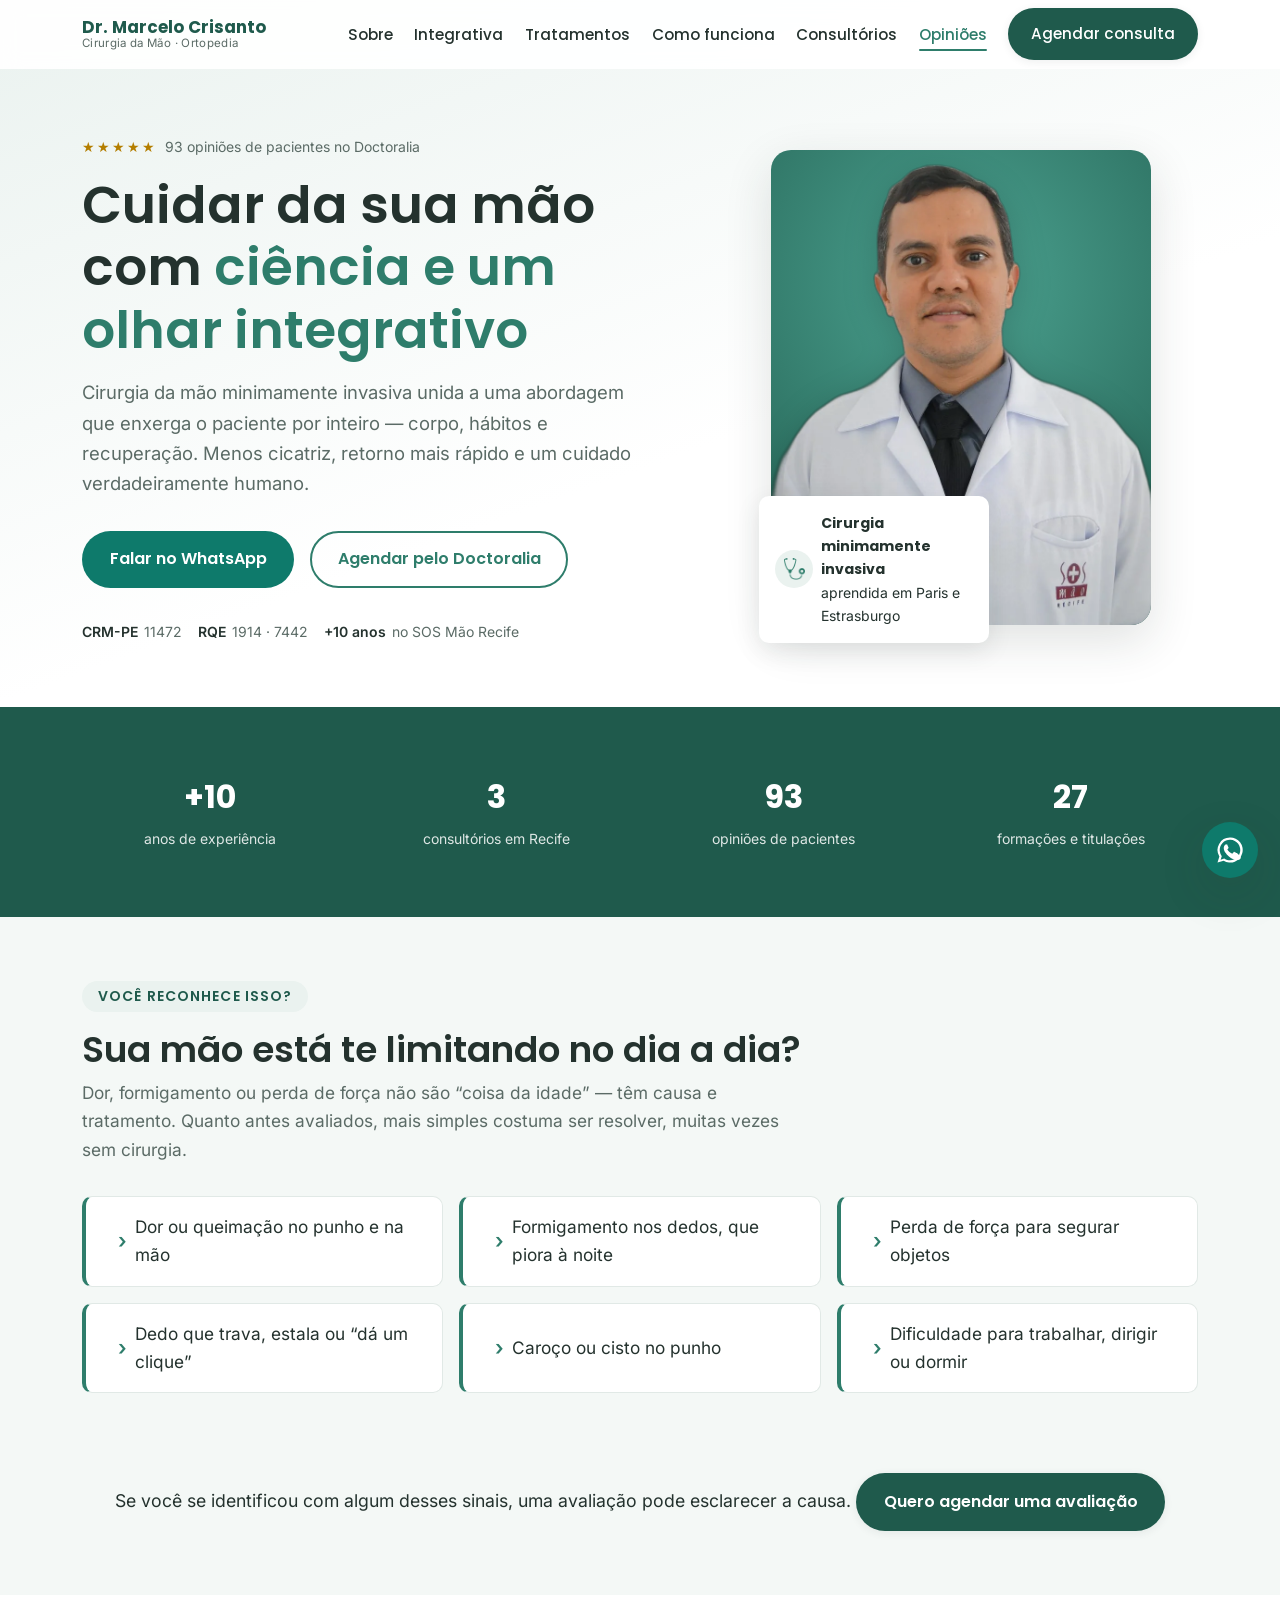
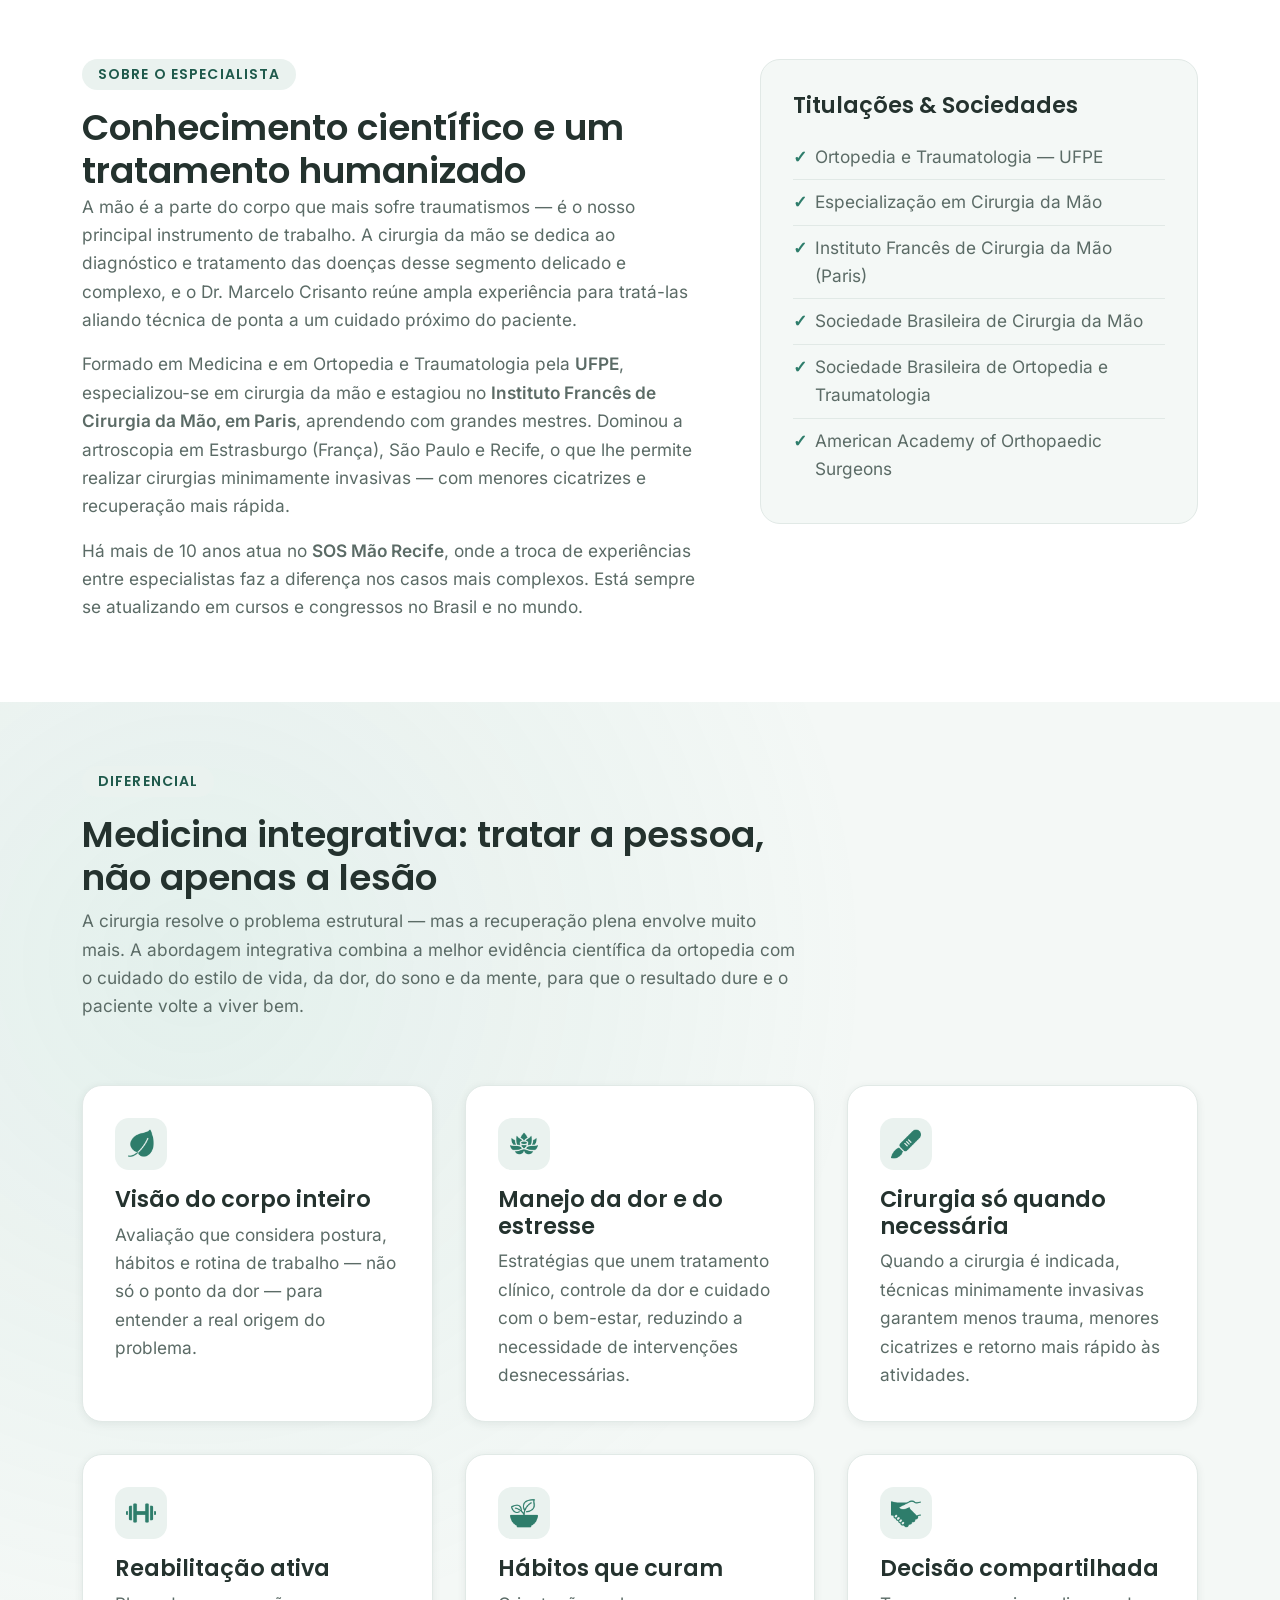
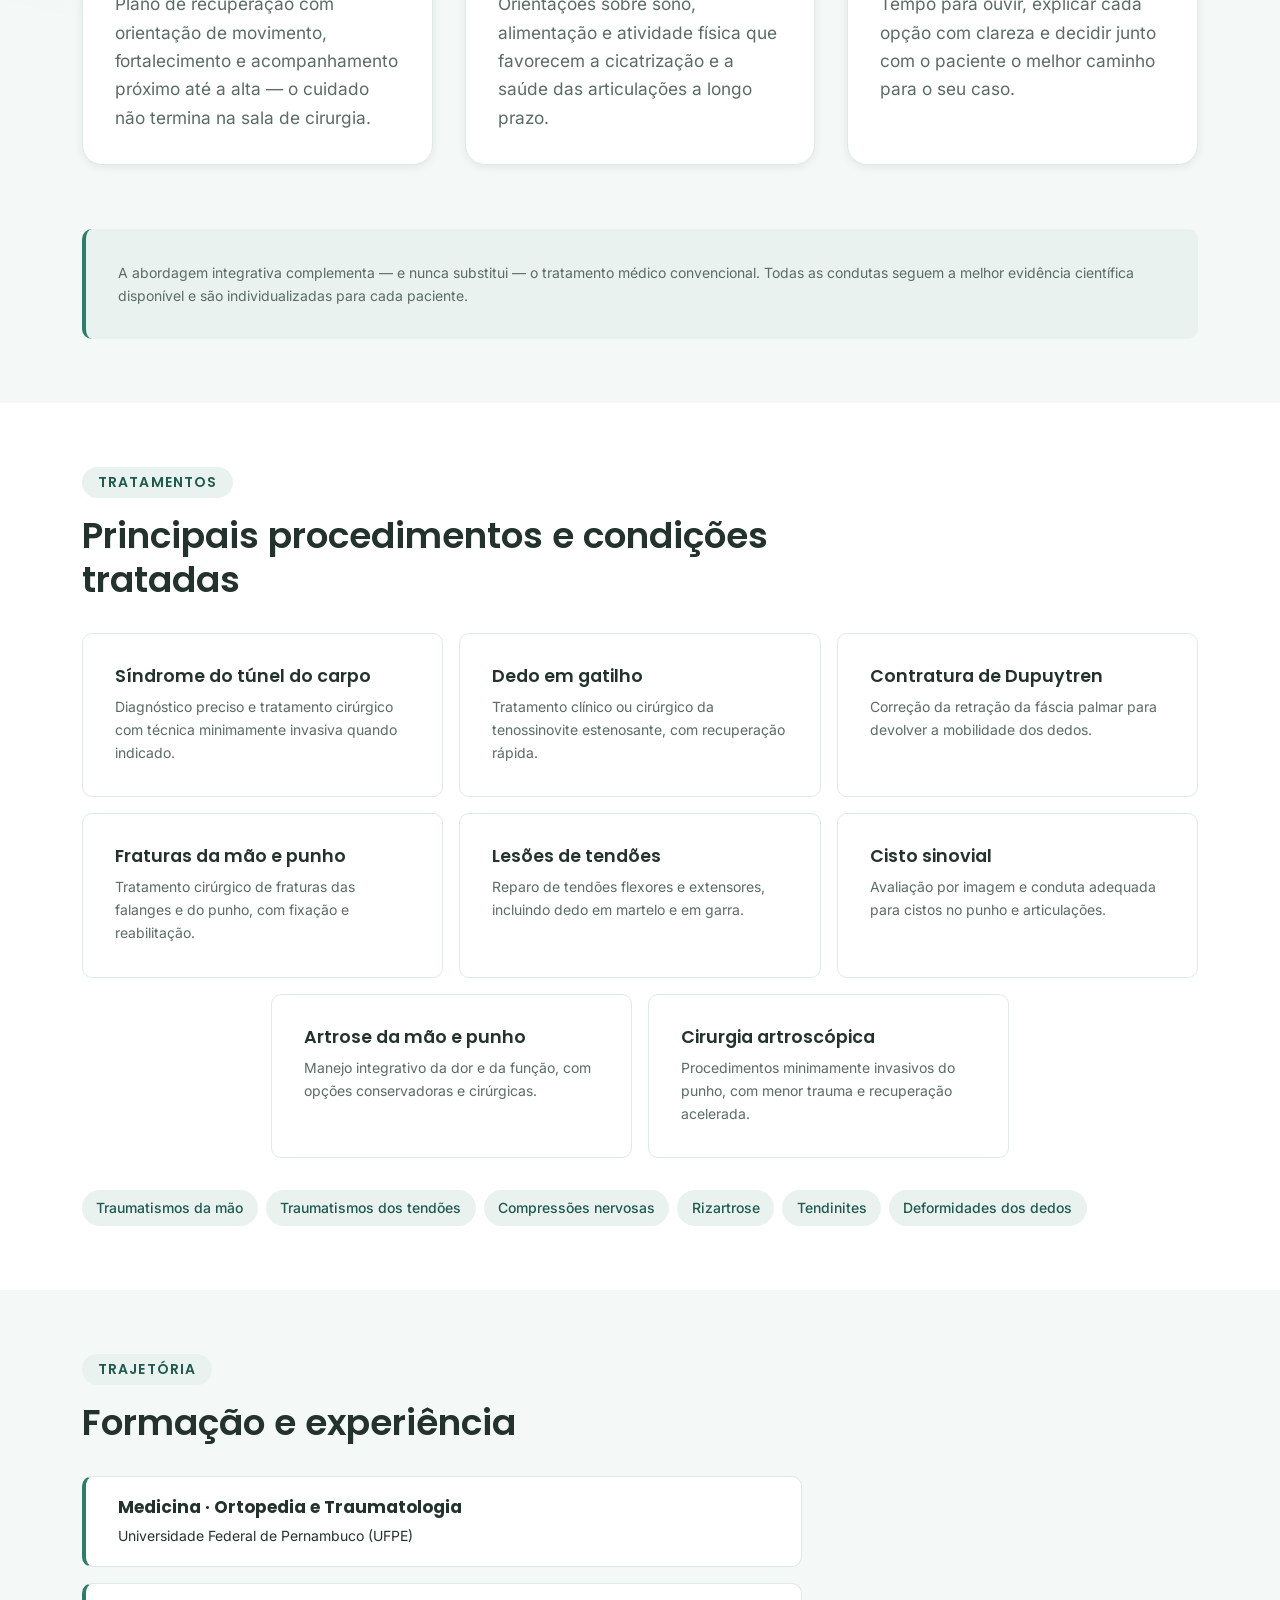
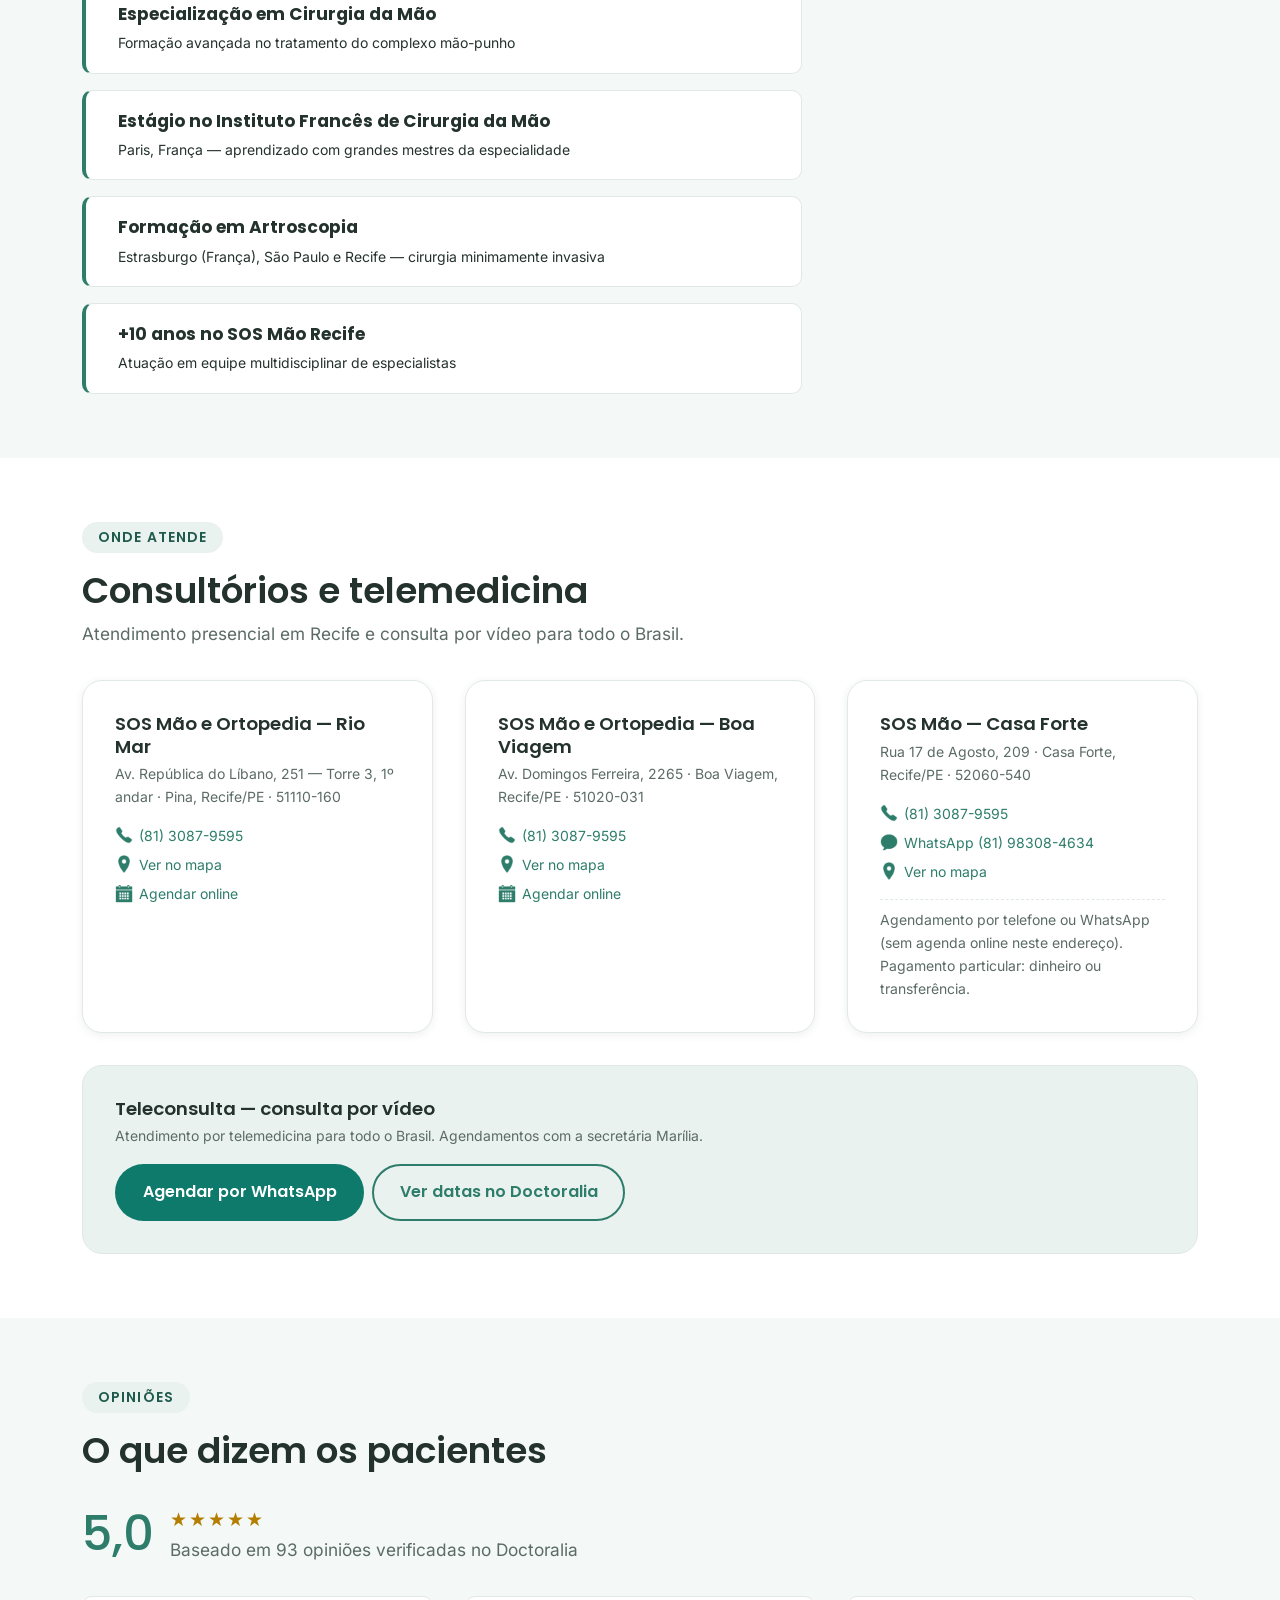
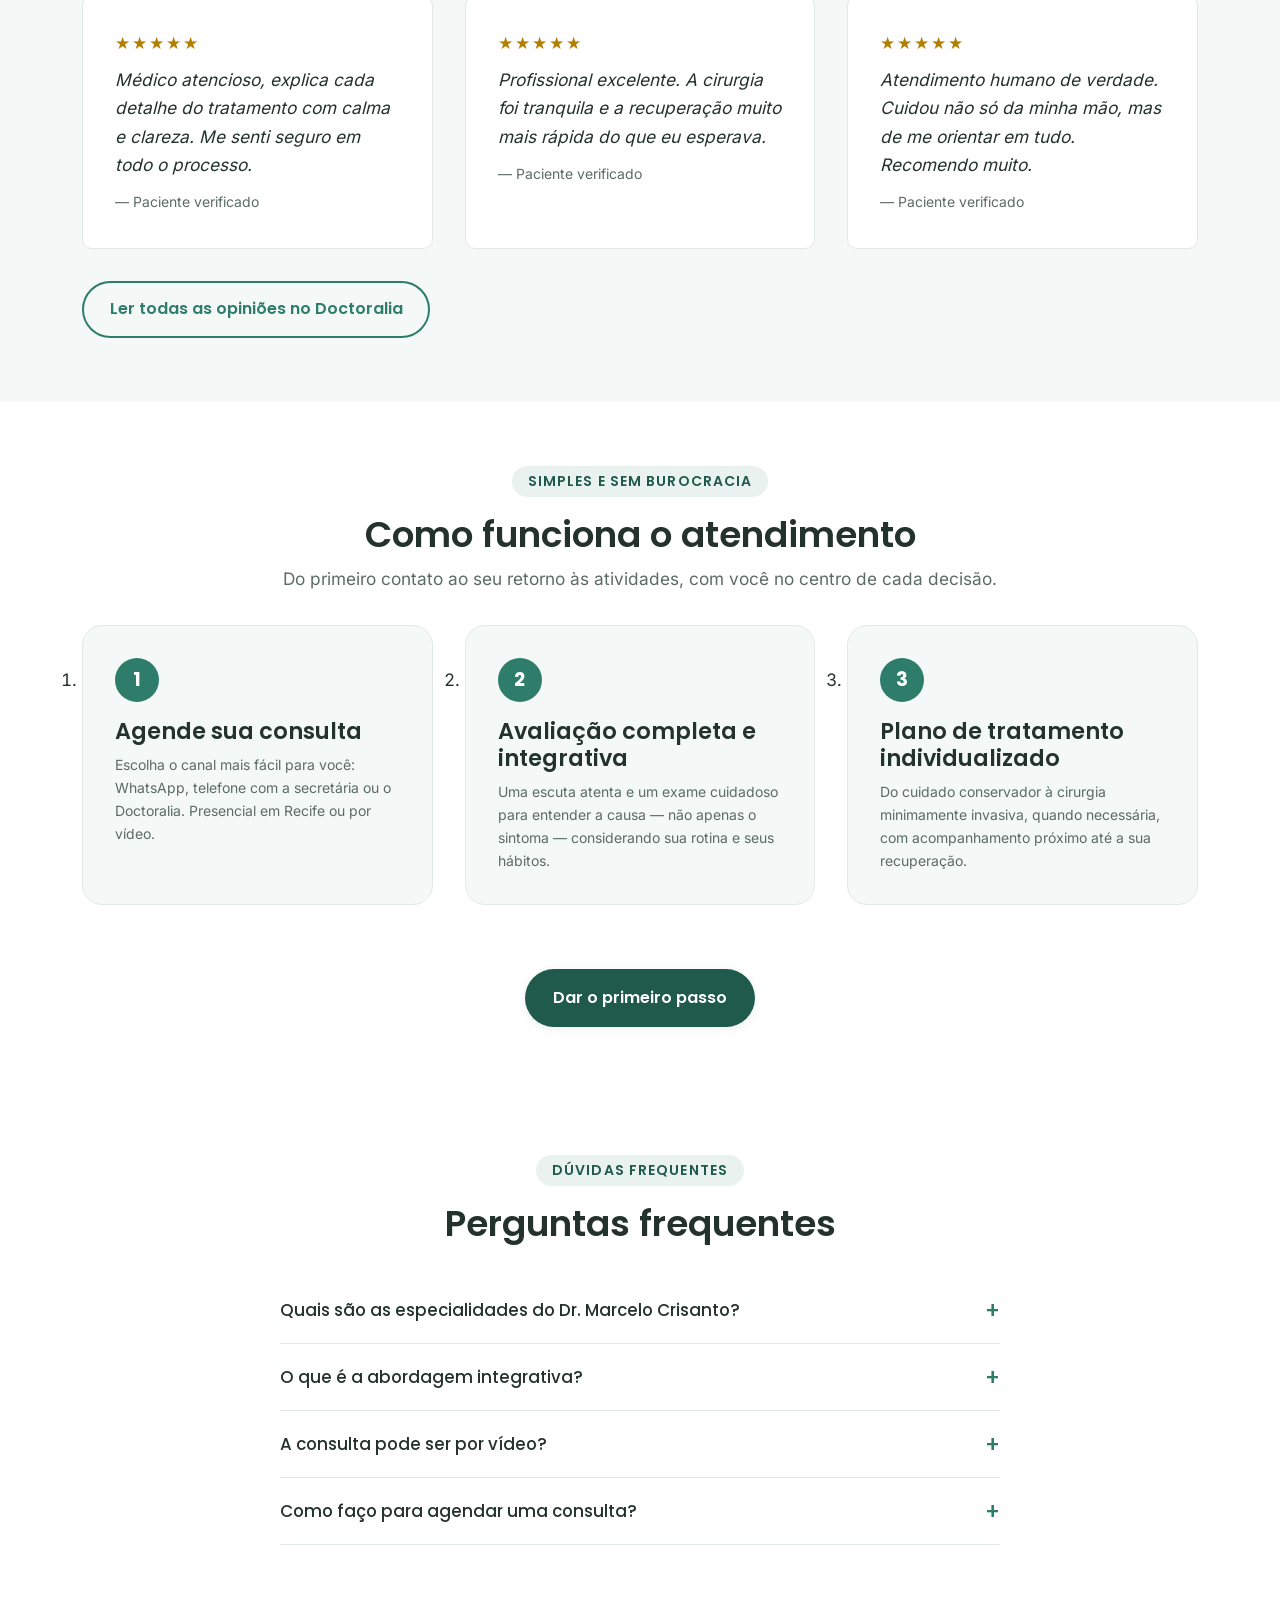
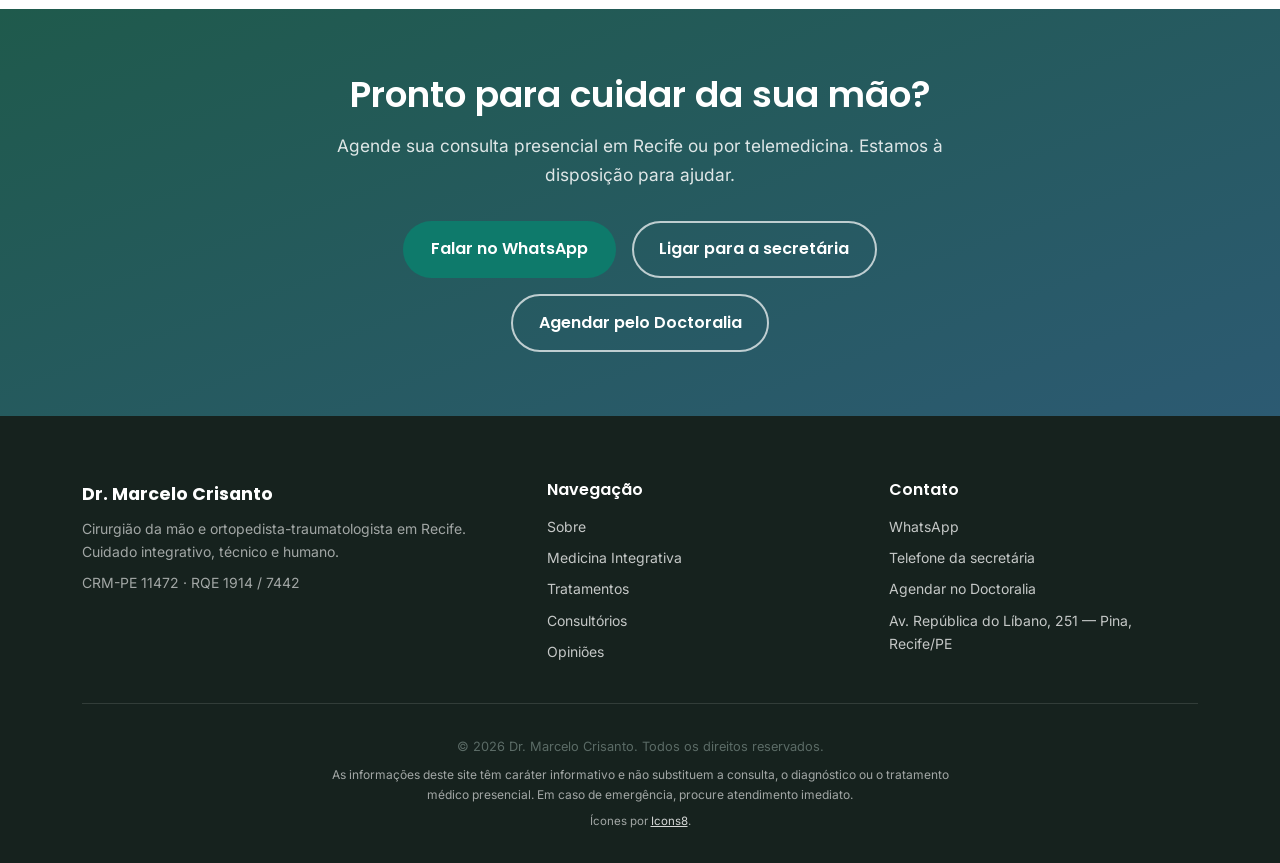
==== index.html @ 7530b47e "Site institucional Dr. Marcelo Crisanto — versão inicial" ====
<!DOCTYPE html>
<html lang="pt-BR">
<head>
  <meta charset="UTF-8">
  <meta name="viewport" content="width=device-width, initial-scale=1.0">

  <!--
    Headers de segurança (configurar no servidor):
    Content-Security-Policy: default-src 'self'; img-src 'self' data:; style-src 'self' 'unsafe-inline'; font-src 'self'
    X-Frame-Options: DENY
    X-Content-Type-Options: nosniff
    Referrer-Policy: strict-origin-when-cross-origin
  -->

  <title>Cirurgião da Mão em Recife | Dr. Marcelo Crisanto — Ortopedista</title>
  <meta name="description" content="Dr. Marcelo Crisanto, cirurgião da mão e ortopedista em Recife (CRM-PE 11472). Cirurgia minimamente invasiva e medicina integrativa para tratar dor, formigamento e lesões da mão. Agende sua consulta.">
  <meta name="author" content="Dr. Marcelo Crisanto">
  <meta name="keywords" content="cirurgião da mão Recife, ortopedista Recife, síndrome do túnel do carpo, dedo em gatilho, medicina integrativa, tendinite, artrose da mão">
  <meta name="theme-color" content="#2E7D6B">
  <meta name="robots" content="index, follow">

  <!-- SEO local (Recife/PE) -->
  <meta name="geo.region" content="BR-PE">
  <meta name="geo.placename" content="Recife">
  <meta name="geo.position" content="-8.126;-34.897">
  <meta name="ICBM" content="-8.126, -34.897">

  <!-- TODO: trocar pelo domínio final do site em canonical, og:url e no sitemap/JSON-LD -->
  <link rel="canonical" href="https://www.drmarcelocrisanto.com.br/">

  <!-- Open Graph -->
  <meta property="og:type" content="website">
  <meta property="og:site_name" content="Dr. Marcelo Crisanto">
  <meta property="og:title" content="Cirurgião da Mão em Recife | Dr. Marcelo Crisanto">
  <meta property="og:description" content="Cirurgia da mão minimamente invasiva aliada à medicina integrativa. Cuidado completo e humanizado em Recife.">
  <meta property="og:locale" content="pt_BR">
  <meta property="og:url" content="https://www.drmarcelocrisanto.com.br/">
  <meta property="og:image" content="https://www.drmarcelocrisanto.com.br/assets/images/og-marcelo-crisanto.jpg">
  <meta property="og:image:width" content="1200">
  <meta property="og:image:height" content="630">
  <meta property="og:image:alt" content="Dr. Marcelo Crisanto, cirurgião da mão em Recife">

  <!-- Twitter -->
  <meta name="twitter:card" content="summary_large_image">
  <meta name="twitter:title" content="Cirurgião da Mão em Recife | Dr. Marcelo Crisanto">
  <meta name="twitter:description" content="Cirurgia da mão minimamente invasiva e medicina integrativa. Cuidado humanizado em Recife.">
  <meta name="twitter:image" content="https://www.drmarcelocrisanto.com.br/assets/images/og-marcelo-crisanto.jpg">

  <!-- Favicon -->
  <link rel="icon" href="favicon.ico" sizes="32x32">
  <link rel="icon" href="favicon.svg" type="image/svg+xml">
  <link rel="apple-touch-icon" href="favicon.svg">
  <link rel="manifest" href="site.webmanifest">

  <!-- Fontes auto-hospedadas (sem terceiros; compatível com CSP self) -->
  <link rel="preload" href="assets/fonts/inter-400.woff2" as="font" type="font/woff2" crossorigin>
  <link rel="preload" href="assets/fonts/poppins-600.woff2" as="font" type="font/woff2" crossorigin>

  <!-- CSS minificado (bundle: variables + fonts + styles). Fontes editáveis em css/ -->
  <link rel="stylesheet" href="css/styles.min.css">

  <!-- Dados estruturados (SEO — Physician + avaliações) -->
  <!-- TODO: confirmar telefone e domínio reais -->
  <script type="application/ld+json">
  {
    "@context": "https://schema.org",
    "@type": "Physician",
    "name": "Dr. Marcelo Crisanto",
    "medicalSpecialty": ["Orthopedic", "HandSurgery"],
    "description": "Cirurgião da mão e ortopedista-traumatologista em Recife, com abordagem integrativa e humanizada. Tratamento de síndrome do túnel do carpo, dedo em gatilho, tendinites, artrose e lesões da mão.",
    "image": "https://www.drmarcelocrisanto.com.br/assets/images/dr-marcelo.jpg",
    "url": "https://www.drmarcelocrisanto.com.br/",
    "telephone": "+55-81-3087-9595",
    "priceRange": "$$",
    "address": {
      "@type": "PostalAddress",
      "streetAddress": "Avenida República do Líbano, 251, Torre 3 - 1º andar, Pina",
      "addressLocality": "Recife",
      "addressRegion": "PE",
      "postalCode": "51110-160",
      "addressCountry": "BR"
    },
    "geo": {
      "@type": "GeoCoordinates",
      "latitude": -8.126,
      "longitude": -34.897
    },
    "areaServed": "Recife e Região Metropolitana",
    "availableService": [
      { "@type": "MedicalProcedure", "name": "Cirurgia da síndrome do túnel do carpo" },
      { "@type": "MedicalProcedure", "name": "Tratamento de dedo em gatilho" },
      { "@type": "MedicalProcedure", "name": "Cirurgia da contratura de Dupuytren" },
      { "@type": "MedicalProcedure", "name": "Cirurgia artroscópica do punho" }
    ],
    "aggregateRating": {
      "@type": "AggregateRating",
      "ratingValue": "5.0",
      "reviewCount": "93",
      "bestRating": "5"
    },
    "sameAs": [
      "https://www.doctoralia.com.br/marcelo-crisanto/cirurgiao-da-mao-ortopedista-traumatologista/recife"
    ]
  }
  </script>
</head>

<body>
  <a class="skip-link" href="#main">Pular para o conteúdo</a>

  <!-- ============================ HEADER ============================ -->
  <header class="header" id="header">
    <nav class="nav container" aria-label="Navegação principal">
      <a class="nav__brand" href="#top" aria-label="Dr. Marcelo Crisanto — início">
        <strong>Dr. Marcelo Crisanto</strong>
        <span>Cirurgia da Mão · Ortopedia</span>
      </a>

      <button class="nav__toggle" id="navToggle" aria-label="Abrir menu" aria-expanded="false" aria-controls="navMenu">
        <span></span><span></span><span></span>
      </button>

      <ul class="nav__menu" id="navMenu">
        <li><a href="#sobre">Sobre</a></li>
        <li><a href="#integrativa">Integrativa</a></li>
        <li><a href="#servicos">Tratamentos</a></li>
        <li><a href="#como-funciona">Como funciona</a></li>
        <li><a href="#consultorios">Consultórios</a></li>
        <li><a href="#opinioes">Opiniões</a></li>
        <li><a class="btn btn-primary" data-doctoralia href="#agendar">Agendar consulta</a></li>
      </ul>
    </nav>
  </header>
  <div class="nav__overlay" id="navOverlay"></div>

  <main id="main">
    <span id="top"></span>

    <!-- ============================ HERO ============================ -->
    <section class="hero" id="inicio" aria-label="Apresentação">
      <div class="container hero__grid">
        <div class="hero__content reveal">
          <p class="hero__rating">
            <span class="stars" aria-hidden="true">★★★★★</span>
            <span>93 opiniões de pacientes no Doctoralia</span>
          </p>
          <h1>Cuidar da sua mão com <span class="highlight">ciência e um olhar integrativo</span></h1>
          <p class="hero__lead">
            Cirurgia da mão minimamente invasiva unida a uma abordagem que enxerga o
            paciente por inteiro — corpo, hábitos e recuperação. Menos cicatriz,
            retorno mais rápido e um cuidado verdadeiramente humano.
          </p>
          <div class="hero__actions">
            <a class="btn btn-whatsapp" data-wa href="#agendar">
              Falar no WhatsApp
            </a>
            <a class="btn btn-outline" data-doctoralia href="#agendar">Agendar pelo Doctoralia</a>
          </div>
          <div class="hero__credentials">
            <span><strong>CRM-PE</strong> 11472</span>
            <span><strong>RQE</strong> 1914 · 7442</span>
            <span><strong>+10 anos</strong> no SOS Mão Recife</span>
          </div>
        </div>

        <figure class="hero__figure reveal">
          <!-- Foto recortada do Dr. Marcelo sobre fundo verde -->
          <div class="hero__portrait">
            <picture>
              <source srcset="assets/images/dr-marcelo-cutout.webp" type="image/webp">
              <img src="assets/images/dr-marcelo-cutout.png" width="400" height="533"
                   alt="Retrato do Dr. Marcelo Crisanto, cirurgião da mão, de jaleco branco">
            </picture>
          </div>
          <figcaption class="hero__badge">
            <span class="dot"><img src="assets/icons/stetoscopio.png" alt="" width="22" height="22" loading="lazy"></span>
            <span><strong>Cirurgia minimamente invasiva</strong> aprendida em Paris e Estrasburgo</span>
          </figcaption>
        </figure>
      </div>
    </section>

    <!-- ============================ HIGHLIGHTS ============================ -->
    <section class="highlights" aria-label="Números e destaques">
      <div class="container">
        <div class="stat reveal"><strong>+10</strong><span>anos de experiência</span></div>
        <div class="stat reveal"><strong>3</strong><span>consultórios em Recife</span></div>
        <div class="stat reveal"><strong>93</strong><span>opiniões de pacientes</span></div>
        <div class="stat reveal"><strong>27</strong><span>formações e titulações</span></div>
      </div>
    </section>

    <!-- ============================ EMPATIA / SINTOMAS ============================ -->
    <section class="symptoms" id="sintomas" aria-label="Sintomas e sinais de alerta">
      <div class="container">
        <div class="section-head reveal">
          <span class="section-tag">Você reconhece isso?</span>
          <h2>Sua mão está te limitando no dia a dia?</h2>
          <p>Dor, formigamento ou perda de força não são “coisa da idade” — têm causa e tratamento. Quanto antes avaliados, mais simples costuma ser resolver, muitas vezes sem cirurgia.</p>
        </div>

        <ul class="symptom-grid">
          <li class="symptom reveal">Dor ou queimação no punho e na mão</li>
          <li class="symptom reveal">Formigamento nos dedos, que piora à noite</li>
          <li class="symptom reveal">Perda de força para segurar objetos</li>
          <li class="symptom reveal">Dedo que trava, estala ou “dá um clique”</li>
          <li class="symptom reveal">Caroço ou cisto no punho</li>
          <li class="symptom reveal">Dificuldade para trabalhar, dirigir ou dormir</li>
        </ul>

        <p class="symptoms__cta reveal">
          Se você se identificou com algum desses sinais, uma avaliação pode esclarecer a causa.
          <a class="btn btn-primary" data-wa href="#agendar">Quero agendar uma avaliação</a>
        </p>
      </div>
    </section>

    <!-- ============================ SOBRE ============================ -->
    <section class="about" id="sobre" aria-label="Sobre o especialista">
      <div class="container about__grid">
        <div class="about__text reveal">
          <span class="section-tag">Sobre o especialista</span>
          <h2>Conhecimento científico e um tratamento humanizado</h2>
          <p>
            A mão é a parte do corpo que mais sofre traumatismos — é o nosso principal
            instrumento de trabalho. A cirurgia da mão se dedica ao diagnóstico e
            tratamento das doenças desse segmento delicado e complexo, e o Dr. Marcelo
            Crisanto reúne ampla experiência para tratá-las aliando técnica de ponta a
            um cuidado próximo do paciente.
          </p>
          <p>
            Formado em Medicina e em Ortopedia e Traumatologia pela <strong>UFPE</strong>,
            especializou-se em cirurgia da mão e estagiou no <strong>Instituto Francês de
            Cirurgia da Mão, em Paris</strong>, aprendendo com grandes mestres. Dominou a
            artroscopia em Estrasburgo (França), São Paulo e Recife, o que lhe permite
            realizar cirurgias minimamente invasivas — com menores cicatrizes e
            recuperação mais rápida.
          </p>
          <p>
            Há mais de 10 anos atua no <strong>SOS Mão Recife</strong>, onde a troca de
            experiências entre especialistas faz a diferença nos casos mais complexos.
            Está sempre se atualizando em cursos e congressos no Brasil e no mundo.
          </p>
        </div>
        <aside class="about__card reveal">
          <h3>Titulações & Sociedades</h3>
          <ul class="about__list">
            <li>Ortopedia e Traumatologia — UFPE</li>
            <li>Especialização em Cirurgia da Mão</li>
            <li>Instituto Francês de Cirurgia da Mão (Paris)</li>
            <li>Sociedade Brasileira de Cirurgia da Mão</li>
            <li>Sociedade Brasileira de Ortopedia e Traumatologia</li>
            <li>American Academy of Orthopaedic Surgeons</li>
          </ul>
        </aside>
      </div>
    </section>

    <!-- ==================== MEDICINA INTEGRATIVA (DESTAQUE) ==================== -->
    <section class="integrative" id="integrativa" aria-label="Medicina integrativa">
      <div class="container">
        <div class="section-head integrative__intro reveal">
          <span class="section-tag">Diferencial</span>
          <h2>Medicina integrativa: tratar a pessoa, não apenas a lesão</h2>
          <p>
            A cirurgia resolve o problema estrutural — mas a recuperação plena envolve
            muito mais. A abordagem integrativa combina a melhor evidência científica da
            ortopedia com o cuidado do estilo de vida, da dor, do sono e da mente, para
            que o resultado dure e o paciente volte a viver bem.
          </p>
        </div>

        <div class="integrative__pillars">
          <article class="pillar reveal">
            <div class="pillar__icon"><img src="assets/icons/corpo.png" alt="" width="30" height="30" loading="lazy"></div>
            <h3>Visão do corpo inteiro</h3>
            <p>Avaliação que considera postura, hábitos e rotina de trabalho — não só o ponto da dor — para entender a real origem do problema.</p>
          </article>
          <article class="pillar reveal">
            <div class="pillar__icon"><img src="assets/icons/mente.png" alt="" width="30" height="30" loading="lazy"></div>
            <h3>Manejo da dor e do estresse</h3>
            <p>Estratégias que unem tratamento clínico, controle da dor e cuidado com o bem-estar, reduzindo a necessidade de intervenções desnecessárias.</p>
          </article>
          <article class="pillar reveal">
            <div class="pillar__icon"><img src="assets/icons/cirurgia.png" alt="" width="30" height="30" loading="lazy"></div>
            <h3>Cirurgia só quando necessária</h3>
            <p>Quando a cirurgia é indicada, técnicas minimamente invasivas garantem menos trauma, menores cicatrizes e retorno mais rápido às atividades.</p>
          </article>
          <article class="pillar reveal">
            <div class="pillar__icon"><img src="assets/icons/reabilitacao.png" alt="" width="30" height="30" loading="lazy"></div>
            <h3>Reabilitação ativa</h3>
            <p>Plano de recuperação com orientação de movimento, fortalecimento e acompanhamento próximo até a alta — o cuidado não termina na sala de cirurgia.</p>
          </article>
          <article class="pillar reveal">
            <div class="pillar__icon"><img src="assets/icons/habitos.png" alt="" width="30" height="30" loading="lazy"></div>
            <h3>Hábitos que curam</h3>
            <p>Orientações sobre sono, alimentação e atividade física que favorecem a cicatrização e a saúde das articulações a longo prazo.</p>
          </article>
          <article class="pillar reveal">
            <div class="pillar__icon"><img src="assets/icons/decisao.png" alt="" width="30" height="30" loading="lazy"></div>
            <h3>Decisão compartilhada</h3>
            <p>Tempo para ouvir, explicar cada opção com clareza e decidir junto com o paciente o melhor caminho para o seu caso.</p>
          </article>
        </div>

        <p class="integrative__note reveal">
          A abordagem integrativa complementa — e nunca substitui — o tratamento médico
          convencional. Todas as condutas seguem a melhor evidência científica disponível
          e são individualizadas para cada paciente.
        </p>
      </div>
    </section>

    <!-- ============================ SERVIÇOS / DOENÇAS ============================ -->
    <section class="services" id="servicos" aria-label="Tratamentos e condições">
      <div class="container">
        <div class="section-head reveal">
          <span class="section-tag">Tratamentos</span>
          <h2>Principais procedimentos e condições tratadas</h2>
        </div>

        <div class="cards-grid">
          <article class="service-card reveal">
            <h3>Síndrome do túnel do carpo</h3>
            <p>Diagnóstico preciso e tratamento cirúrgico com técnica minimamente invasiva quando indicado.</p>
          </article>
          <article class="service-card reveal">
            <h3>Dedo em gatilho</h3>
            <p>Tratamento clínico ou cirúrgico da tenossinovite estenosante, com recuperação rápida.</p>
          </article>
          <article class="service-card reveal">
            <h3>Contratura de Dupuytren</h3>
            <p>Correção da retração da fáscia palmar para devolver a mobilidade dos dedos.</p>
          </article>
          <article class="service-card reveal">
            <h3>Fraturas da mão e punho</h3>
            <p>Tratamento cirúrgico de fraturas das falanges e do punho, com fixação e reabilitação.</p>
          </article>
          <article class="service-card reveal">
            <h3>Lesões de tendões</h3>
            <p>Reparo de tendões flexores e extensores, incluindo dedo em martelo e em garra.</p>
          </article>
          <article class="service-card reveal">
            <h3>Cisto sinovial</h3>
            <p>Avaliação por imagem e conduta adequada para cistos no punho e articulações.</p>
          </article>
          <article class="service-card reveal">
            <h3>Artrose da mão e punho</h3>
            <p>Manejo integrativo da dor e da função, com opções conservadoras e cirúrgicas.</p>
          </article>
          <article class="service-card reveal">
            <h3>Cirurgia artroscópica</h3>
            <p>Procedimentos minimamente invasivos do punho, com menor trauma e recuperação acelerada.</p>
          </article>
        </div>

        <div class="chips reveal" aria-label="Outras condições tratadas">
          <span class="chip">Traumatismos da mão</span>
          <span class="chip">Traumatismos dos tendões</span>
          <span class="chip">Compressões nervosas</span>
          <span class="chip">Rizartrose</span>
          <span class="chip">Tendinites</span>
          <span class="chip">Deformidades dos dedos</span>
        </div>
      </div>
    </section>

    <!-- ============================ FORMAÇÃO ============================ -->
    <section class="education" id="formacao" aria-label="Formação e experiência">
      <div class="container">
        <div class="section-head reveal">
          <span class="section-tag">Trajetória</span>
          <h2>Formação e experiência</h2>
        </div>
        <div class="timeline">
          <div class="timeline__item reveal">
            <strong>Medicina · Ortopedia e Traumatologia</strong>
            <span>Universidade Federal de Pernambuco (UFPE)</span>
          </div>
          <div class="timeline__item reveal">
            <strong>Especialização em Cirurgia da Mão</strong>
            <span>Formação avançada no tratamento do complexo mão-punho</span>
          </div>
          <div class="timeline__item reveal">
            <strong>Estágio no Instituto Francês de Cirurgia da Mão</strong>
            <span>Paris, França — aprendizado com grandes mestres da especialidade</span>
          </div>
          <div class="timeline__item reveal">
            <strong>Formação em Artroscopia</strong>
            <span>Estrasburgo (França), São Paulo e Recife — cirurgia minimamente invasiva</span>
          </div>
          <div class="timeline__item reveal">
            <strong>+10 anos no SOS Mão Recife</strong>
            <span>Atuação em equipe multidisciplinar de especialistas</span>
          </div>
        </div>
      </div>
    </section>

    <!-- ============================ CONSULTÓRIOS ============================ -->
    <section class="locations" id="consultorios" aria-label="Consultórios e telemedicina">
      <div class="container">
        <div class="section-head reveal">
          <span class="section-tag">Onde atende</span>
          <h2>Consultórios e telemedicina</h2>
          <p>Atendimento presencial em Recife e consulta por vídeo para todo o Brasil.</p>
        </div>

        <div class="locations__grid">
          <article class="location-card reveal">
            <h3>SOS Mão e Ortopedia — Rio Mar</h3>
            <p class="addr">Av. República do Líbano, 251 — Torre 3, 1º andar · Pina, Recife/PE · 51110-160</p>
            <div class="meta">
              <a data-tel href="#"><img src="assets/icons/telefone.png" alt="" width="18" height="18" loading="lazy">(81) 3087-9595</a>
              <a href="https://www.google.com/maps/search/?api=1&query=Avenida+Rep%C3%BAblica+do+L%C3%ADbano+251+Pina+Recife" target="_blank" rel="noopener noreferrer"><img src="assets/icons/local.png" alt="" width="18" height="18" loading="lazy">Ver no mapa</a>
              <a data-doctoralia href="#"><img src="assets/icons/calendario.png" alt="" width="18" height="18" loading="lazy">Agendar online</a>
            </div>
          </article>

          <article class="location-card reveal">
            <h3>SOS Mão e Ortopedia — Boa Viagem</h3>
            <p class="addr">Av. Domingos Ferreira, 2265 · Boa Viagem, Recife/PE · 51020-031</p>
            <div class="meta">
              <a data-tel href="#"><img src="assets/icons/telefone.png" alt="" width="18" height="18" loading="lazy">(81) 3087-9595</a>
              <a href="https://www.google.com/maps/search/?api=1&query=Avenida+Domingos+Ferreira+2265+Boa+Viagem+Recife" target="_blank" rel="noopener noreferrer"><img src="assets/icons/local.png" alt="" width="18" height="18" loading="lazy">Ver no mapa</a>
              <a data-doctoralia href="#"><img src="assets/icons/calendario.png" alt="" width="18" height="18" loading="lazy">Agendar online</a>
            </div>
          </article>

          <article class="location-card reveal">
            <h3>SOS Mão — Casa Forte</h3>
            <p class="addr">Rua 17 de Agosto, 209 · Casa Forte, Recife/PE · 52060-540</p>
            <div class="meta">
              <a data-tel href="#"><img src="assets/icons/telefone.png" alt="" width="18" height="18" loading="lazy">(81) 3087-9595</a>
              <a href="https://wa.me/5581983084634?text=Ol%C3%A1!%20Gostaria%20de%20agendar%20uma%20consulta%20com%20o%20Dr.%20Marcelo%20Crisanto%20(unidade%20Casa%20Forte)." target="_blank" rel="noopener noreferrer"><img src="assets/icons/chat.png" alt="" width="18" height="18" loading="lazy">WhatsApp (81) 98308-4634</a>
              <a href="https://www.google.com/maps/search/?api=1&query=Rua+17+de+Agosto+209+Casa+Forte+Recife" target="_blank" rel="noopener noreferrer"><img src="assets/icons/local.png" alt="" width="18" height="18" loading="lazy">Ver no mapa</a>
            </div>
            <p class="location-card__note">Agendamento por telefone ou WhatsApp (sem agenda online neste endereço). Pagamento particular: dinheiro ou transferência.</p>
          </article>
        </div>

        <div class="teleconsult reveal">
          <div class="teleconsult__text">
            <h3>Teleconsulta — consulta por vídeo</h3>
            <p>Atendimento por telemedicina para todo o Brasil. Agendamentos com a secretária Marília.</p>
          </div>
          <div class="teleconsult__actions">
            <a class="btn btn-whatsapp" data-wa href="#">Agendar por WhatsApp</a>
            <a class="btn btn-outline" data-doctoralia href="#">Ver datas no Doctoralia</a>
          </div>
        </div>
      </div>
    </section>

    <!-- ============================ OPINIÕES ============================ -->
    <section class="reviews" id="opinioes" aria-label="Opiniões de pacientes">
      <div class="container">
        <div class="section-head reveal">
          <span class="section-tag">Opiniões</span>
          <h2>O que dizem os pacientes</h2>
        </div>

        <div class="reviews__score reveal">
          <span class="num">5,0</span>
          <div>
            <div class="stars" aria-hidden="true">★★★★★</div>
            <p>Baseado em 93 opiniões verificadas no Doctoralia</p>
          </div>
        </div>

        <div class="reviews__grid">
          <article class="review-card reveal">
            <div class="stars" aria-hidden="true">★★★★★</div>
            <blockquote>Médico atencioso, explica cada detalhe do tratamento com calma e clareza. Me senti seguro em todo o processo.</blockquote>
            <cite>— Paciente verificado</cite>
          </article>
          <article class="review-card reveal">
            <div class="stars" aria-hidden="true">★★★★★</div>
            <blockquote>Profissional excelente. A cirurgia foi tranquila e a recuperação muito mais rápida do que eu esperava.</blockquote>
            <cite>— Paciente verificado</cite>
          </article>
          <article class="review-card reveal">
            <div class="stars" aria-hidden="true">★★★★★</div>
            <blockquote>Atendimento humano de verdade. Cuidou não só da minha mão, mas de me orientar em tudo. Recomendo muito.</blockquote>
            <cite>— Paciente verificado</cite>
          </article>
        </div>

        <p class="reveal" style="margin-top: var(--spacing-lg);">
          <a class="btn btn-outline" data-doctoralia href="#">Ler todas as opiniões no Doctoralia</a>
        </p>
      </div>
    </section>

    <!-- ============================ COMO FUNCIONA ============================ -->
    <section class="steps" id="como-funciona" aria-label="Como funciona o atendimento">
      <div class="container">
        <div class="section-head center reveal">
          <span class="section-tag">Simples e sem burocracia</span>
          <h2>Como funciona o atendimento</h2>
          <p>Do primeiro contato ao seu retorno às atividades, com você no centro de cada decisão.</p>
        </div>

        <ol class="steps__grid">
          <li class="step reveal">
            <span class="step__num">1</span>
            <h3>Agende sua consulta</h3>
            <p>Escolha o canal mais fácil para você: WhatsApp, telefone com a secretária ou o Doctoralia. Presencial em Recife ou por vídeo.</p>
          </li>
          <li class="step reveal">
            <span class="step__num">2</span>
            <h3>Avaliação completa e integrativa</h3>
            <p>Uma escuta atenta e um exame cuidadoso para entender a causa — não apenas o sintoma — considerando sua rotina e seus hábitos.</p>
          </li>
          <li class="step reveal">
            <span class="step__num">3</span>
            <h3>Plano de tratamento individualizado</h3>
            <p>Do cuidado conservador à cirurgia minimamente invasiva, quando necessária, com acompanhamento próximo até a sua recuperação.</p>
          </li>
        </ol>

        <p class="steps__cta reveal">
          <a class="btn btn-primary" data-wa href="#agendar">Dar o primeiro passo</a>
        </p>
      </div>
    </section>

    <!-- ============================ FAQ ============================ -->
    <section class="faq" id="faq" aria-label="Perguntas frequentes">
      <div class="container">
        <div class="section-head center reveal">
          <span class="section-tag">Dúvidas frequentes</span>
          <h2>Perguntas frequentes</h2>
        </div>

        <div class="faq__list">
          <div class="faq__item">
            <button class="faq__q" aria-expanded="false">Quais são as especialidades do Dr. Marcelo Crisanto?<span class="icon" aria-hidden="true">+</span></button>
            <div class="faq__a"><p>Cirurgião da mão e ortopedista-traumatologista, com registro CRM-PE 11472 e títulos de especialista (RQE 1914 e 7442).</p></div>
          </div>
          <div class="faq__item">
            <button class="faq__q" aria-expanded="false">O que é a abordagem integrativa?<span class="icon" aria-hidden="true">+</span></button>
            <div class="faq__a"><p>É um cuidado que une a técnica cirúrgica de ponta ao olhar para o paciente como um todo — dor, hábitos, sono e reabilitação — sempre baseado em evidência científica e sem substituir o tratamento médico convencional.</p></div>
          </div>
          <div class="faq__item">
            <button class="faq__q" aria-expanded="false">A consulta pode ser por vídeo?<span class="icon" aria-hidden="true">+</span></button>
            <div class="faq__a"><p>Sim. Há atendimento por telemedicina. Os agendamentos de teleconsulta são feitos com a secretária Marília — fale pelo WhatsApp ou telefone.</p></div>
          </div>
          <div class="faq__item">
            <button class="faq__q" aria-expanded="false">Como faço para agendar uma consulta?<span class="icon" aria-hidden="true">+</span></button>
            <div class="faq__a"><p>Você pode agendar pelo WhatsApp, por telefone com a secretária ou diretamente pelo perfil no Doctoralia. Use os botões de agendamento nesta página.</p></div>
          </div>
        </div>
      </div>
    </section>

    <!-- ============================ CTA / AGENDAR ============================ -->
    <section class="cta" id="agendar" aria-label="Agendar consulta">
      <div class="container">
        <h2>Pronto para cuidar da sua mão?</h2>
        <p>Agende sua consulta presencial em Recife ou por telemedicina. Estamos à disposição para ajudar.</p>
        <div class="cta__actions">
          <a class="btn btn-whatsapp" data-wa href="#">Falar no WhatsApp</a>
          <a class="btn btn-outline" data-tel href="#">Ligar para a secretária</a>
          <a class="btn btn-outline" data-doctoralia href="#">Agendar pelo Doctoralia</a>
        </div>
      </div>
    </section>
  </main>

  <!-- ============================ FOOTER ============================ -->
  <footer class="footer">
    <div class="container">
      <div class="footer__grid">
        <div class="footer__brand">
          <strong>Dr. Marcelo Crisanto</strong>
          <p>Cirurgião da mão e ortopedista-traumatologista em Recife. Cuidado integrativo, técnico e humano.</p>
          <p>CRM-PE 11472 · RQE 1914 / 7442</p>
        </div>
        <div>
          <h4>Navegação</h4>
          <ul class="footer__links">
            <li><a href="#sobre">Sobre</a></li>
            <li><a href="#integrativa">Medicina Integrativa</a></li>
            <li><a href="#servicos">Tratamentos</a></li>
            <li><a href="#consultorios">Consultórios</a></li>
            <li><a href="#opinioes">Opiniões</a></li>
          </ul>
        </div>
        <div>
          <h4>Contato</h4>
          <ul class="footer__links">
            <li><a data-wa href="#">WhatsApp</a></li>
            <li><a data-tel href="#">Telefone da secretária</a></li>
            <li><a data-doctoralia href="#">Agendar no Doctoralia</a></li>
            <li>Av. República do Líbano, 251 — Pina, Recife/PE</li>
          </ul>
        </div>
      </div>
      <div class="footer__bottom">
        <p>© <span id="year">2026</span> Dr. Marcelo Crisanto. Todos os direitos reservados.</p>
        <p class="footer__disclaimer">
          As informações deste site têm caráter informativo e não substituem a consulta,
          o diagnóstico ou o tratamento médico presencial. Em caso de emergência, procure
          atendimento imediato.
        </p>
        <p class="footer__credits">Ícones por <a href="https://icons8.com" target="_blank" rel="noopener noreferrer">Icons8</a>.</p>
      </div>
    </div>
  </footer>

  <!-- Voltar ao topo (aparece ao rolar) — controlabilidade -->
  <button class="to-top" id="toTop" aria-label="Voltar ao topo da página" hidden>
    <svg viewBox="0 0 24 24" fill="none" stroke="currentColor" stroke-width="2.4" aria-hidden="true"><path d="M12 19V6M5 12l7-7 7 7"/></svg>
  </button>

  <!-- WhatsApp flutuante -->
  <a class="wa-float" data-wa href="#" aria-label="Falar no WhatsApp">
    <svg viewBox="0 0 24 24" fill="currentColor" aria-hidden="true"><path d="M17.5 14.4c-.3-.1-1.7-.8-1.9-.9-.3-.1-.5-.1-.6.1-.2.3-.7.9-.9 1.1-.2.2-.3.2-.6.1-1.5-.7-2.5-1.3-3.5-3-.3-.5.3-.4.8-1.4.1-.2 0-.4 0-.5s-.6-1.5-.9-2c-.2-.5-.4-.4-.6-.4h-.5c-.2 0-.5.1-.7.3-.7.7-1.1 1.7-1.1 2.8 0 1.7 1.2 3.3 1.4 3.5.2.2 2.4 3.7 5.9 5 .8.3 1.5.5 2 .7.8.3 1.6.2 2.2.1.7-.1 1.7-.7 2-1.4.2-.7.2-1.3.2-1.4-.1-.2-.3-.2-.6-.3z"/><path d="M12 2A10 10 0 0 0 3.5 17.2L2 22l4.9-1.5A10 10 0 1 0 12 2zm0 18.2c-1.5 0-3-.4-4.3-1.2l-.3-.2-2.9.9.9-2.8-.2-.3A8.2 8.2 0 1 1 12 20.2z"/></svg>
  </a>

  <!-- JS minificado (bundle: api + menu + scroll + script). Fontes editáveis em js/ -->
  <script src="js/script.min.js" defer></script>
</body>
</html>
---- css/styles.min.css ----
/* Dr. Marcelo Crisanto — CSS minificado. Fontes: variables.css, fonts.css, styles.css */
:root{--primary-color:#2E7D6B;--primary-dark:#1F5A4C;--primary-light:#4CA391;--secondary-color:#2C5A72;--secondary-light:#4A7E99;--bg-color:#FFFFFF;--bg-alt:#F4F8F6;--bg-soft:#EAF2EF;--surface:#FFFFFF;--border-color:#E1E9E6;--text-color:#24322E;--text-muted:#5B6B66;--text-invert:#FFFFFF;--accent-color:#C9A24B;--whatsapp-color:#0E7A6B;--star-color:#B47E00;--font-primary:'Inter',-apple-system,BlinkMacSystemFont,'Segoe UI',sans-serif;--font-heading:'Poppins','Inter',sans-serif;--fs-hero:clamp(2rem,5vw,3.25rem);--fs-h2:clamp(1.6rem,3.5vw,2.25rem);--fs-h3:clamp(1.15rem,2vw,1.4rem);--fs-body:clamp(1rem,1.4vw,1.075rem);--fs-small:0.875rem;--spacing-xs:0.25rem;--spacing-sm:0.5rem;--spacing-md:1rem;--spacing-lg:2rem;--spacing-xl:4rem;--spacing-2xl:6rem;--max-width:1180px;--content-width:720px;--border-radius:10px;--border-radius-lg:20px;--border-radius-pill:999px;--shadow:0 2px 8px rgba(36,50,46,0.08);--shadow-md:0 8px 24px rgba(36,50,46,0.10);--shadow-lg:0 16px 48px rgba(36,50,46,0.14);--transition:0.25s ease;--transition-slow:0.45s ease;--z-header:100;--z-overlay:200}@font-face{font-family:'Inter';font-style:normal;font-weight:400;font-display:swap;src:url('../assets/fonts/inter-400.woff2') format('woff2')}@font-face{font-family:'Inter';font-style:normal;font-weight:500;font-display:swap;src:url('../assets/fonts/inter-500.woff2') format('woff2')}@font-face{font-family:'Inter';font-style:normal;font-weight:600;font-display:swap;src:url('../assets/fonts/inter-600.woff2') format('woff2')}@font-face{font-family:'Poppins';font-style:normal;font-weight:500;font-display:swap;src:url('../assets/fonts/poppins-500.woff2') format('woff2')}@font-face{font-family:'Poppins';font-style:normal;font-weight:600;font-display:swap;src:url('../assets/fonts/poppins-600.woff2') format('woff2')}@font-face{font-family:'Poppins';font-style:normal;font-weight:700;font-display:swap;src:url('../assets/fonts/poppins-700.woff2') format('woff2')}*,*::before,*::after{box-sizing:border-box}*{margin:0;padding:0}html{scroll-behavior:smooth;scroll-padding-top:80px}body{font-family:var(--font-primary);font-size:var(--fs-body);line-height:1.65;color:var(--text-color);background:var(--bg-color);-webkit-font-smoothing:antialiased;overflow-x:hidden}h1,h2,h3,h4{font-family:var(--font-heading);font-weight:600;line-height:1.2;color:var(--text-color)}h2{font-size:var(--fs-h2)}h3{font-size:var(--fs-h3)}p{color:var(--text-muted)}a{color:var(--primary-color);text-decoration:none;transition:color var(--transition)}a:hover{color:var(--primary-dark)}img{max-width:100%;height:auto;display:block}ul{list-style:none}section{padding:var(--spacing-xl) 0}.container{width:100%;max-width:var(--max-width);margin:0 auto;padding:0 var(--spacing-lg)}.section-tag{display:inline-block;font-family:var(--font-heading);font-size:var(--fs-small);font-weight:600;letter-spacing:0.08em;text-transform:uppercase;color:var(--primary-dark);background:var(--bg-soft);padding:var(--spacing-xs) var(--spacing-md);border-radius:var(--border-radius-pill);margin-bottom:var(--spacing-md)}.section-head{max-width:var(--content-width);margin-bottom:var(--spacing-lg)}.section-head.center{margin-left:auto;margin-right:auto;text-align:center}.section-head p{margin-top:var(--spacing-sm)}.btn{display:inline-flex;align-items:center;justify-content:center;gap:var(--spacing-sm);font-family:var(--font-heading);font-weight:600;font-size:1rem;padding:0.85rem 1.6rem;border-radius:var(--border-radius-pill);border:2px solid transparent;cursor:pointer;transition:transform var(--transition),background var(--transition),box-shadow var(--transition);text-align:center;white-space:nowrap}.btn:hover{transform:translateY(-2px)}.btn-primary{background:var(--primary-dark);color:#fff;box-shadow:var(--shadow)}.btn-primary:hover{background:#153F34;color:#fff;box-shadow:var(--shadow-md)}.btn-outline{background:transparent;color:var(--primary-color);border-color:var(--primary-color)}.btn-outline:hover{background:var(--primary-color);color:var(--text-invert)}.btn-whatsapp{background:var(--whatsapp-color);color:#fff}.btn-whatsapp:hover{background:#0B6353;color:#fff}.header{position:fixed;top:0;left:0;right:0;z-index:var(--z-header);background:rgba(255,255,255,0.92);backdrop-filter:blur(10px);border-bottom:1px solid transparent;transition:box-shadow var(--transition),border-color var(--transition)}.header.scrolled{box-shadow:var(--shadow);border-color:var(--border-color)}.nav{display:flex;align-items:center;justify-content:space-between;height:68px}.nav__brand{display:flex;flex-direction:column;line-height:1.1}.nav__brand strong{font-family:var(--font-heading);font-size:1.05rem;color:var(--primary-dark)}.nav__brand span{font-size:0.72rem;color:var(--text-muted);letter-spacing:0.03em}.nav__menu{position:fixed;inset:0 0 0 auto;width:min(80%,320px);background:var(--bg-color);flex-direction:column;justify-content:center;gap:var(--spacing-lg);padding:var(--spacing-xl);transform:translateX(100%);transition:transform var(--transition-slow);box-shadow:var(--shadow-lg);display:flex}.nav__menu.open{transform:translateX(0)}.nav__menu a{color:var(--text-color);font-family:var(--font-heading);font-weight:500;position:relative;white-space:nowrap}.nav__menu a:hover{color:var(--primary-color)}.nav__menu a.active{color:var(--primary-color)}.nav__menu a.active::after{content:'';position:absolute;left:0;right:0;bottom:-6px;height:2px;background:var(--primary-color);border-radius:2px}.nav__menu .btn{margin-top:var(--spacing-sm)}.nav__toggle{display:flex;flex-direction:column;justify-content:center;gap:5px;width:40px;height:40px;background:none;border:none;cursor:pointer;z-index:var(--z-overlay)}.nav__toggle span{display:block;height:2px;width:24px;background:var(--text-color);border-radius:2px;transition:transform var(--transition),opacity var(--transition)}.nav__toggle.open span:nth-child(1){transform:translateY(7px) rotate(45deg)}.nav__toggle.open span:nth-child(2){opacity:0}.nav__toggle.open span:nth-child(3){transform:translateY(-7px) rotate(-45deg)}.nav__overlay{position:fixed;inset:0;background:rgba(36,50,46,0.4);opacity:0;visibility:hidden;transition:opacity var(--transition);z-index:var(--z-header)}.nav__overlay.show{opacity:1;visibility:visible}.hero{padding-top:calc(68px + var(--spacing-xl));background:linear-gradient(160deg,var(--bg-soft) 0%,var(--bg-color) 60%);position:relative;overflow:hidden}.hero__grid{display:grid;gap:var(--spacing-xl);align-items:center}.hero__rating{display:inline-flex;align-items:center;gap:var(--spacing-sm);font-size:var(--fs-small);color:var(--text-muted);margin-bottom:var(--spacing-md)}.hero__rating .stars{color:var(--star-color);letter-spacing:2px}.hero h1{font-size:var(--fs-hero);margin-bottom:var(--spacing-md)}.hero h1 .highlight{color:var(--primary-color)}.hero__lead{font-size:1.15rem;margin-bottom:var(--spacing-lg);max-width:46ch}.hero__actions{display:flex;flex-wrap:wrap;gap:var(--spacing-md);margin-bottom:var(--spacing-lg)}.hero__credentials{display:flex;flex-wrap:wrap;gap:var(--spacing-md);font-size:var(--fs-small);color:var(--text-muted)}.hero__credentials span{display:inline-flex;align-items:center;gap:6px}.hero__credentials strong{color:var(--text-color)}.hero__figure{position:relative;justify-self:center;width:100%;max-width:380px}.hero__photo{width:100%;aspect-ratio:4 / 5;border-radius:var(--border-radius-lg);background:linear-gradient(160deg,var(--primary-light),var(--secondary-color));display:flex;align-items:center;justify-content:center;color:rgba(255,255,255,0.85);font-family:var(--font-heading);box-shadow:var(--shadow-lg);object-fit:cover;object-position:center top;text-align:center;padding:var(--spacing-lg)}.hero__badge{position:absolute;bottom:-18px;left:-12px;background:var(--surface);border-radius:var(--border-radius);box-shadow:var(--shadow-md);padding:var(--spacing-md) var(--spacing-md);display:flex;align-items:center;gap:var(--spacing-sm);font-size:var(--fs-small);max-width:230px}.hero__badge .dot{width:38px;height:38px;flex:none;border-radius:50%;background:var(--bg-soft);display:grid;place-items:center}.hero__badge .dot img{display:block;width:22px;height:22px}.hero__badge strong{display:block;color:var(--text-color);font-family:var(--font-heading)}.highlights{background:var(--primary-dark);color:var(--text-invert)}.highlights .container{display:grid;gap:var(--spacing-lg);text-align:center}.highlights .stat strong{display:block;font-family:var(--font-heading);font-size:2rem}.highlights .stat span{font-size:var(--fs-small);opacity:0.85}.about{background:var(--bg-color)}.about__grid{display:grid;gap:var(--spacing-xl);align-items:start}.about__text p{margin-bottom:var(--spacing-md)}.about__card{background:var(--bg-alt);border:1px solid var(--border-color);border-radius:var(--border-radius-lg);padding:var(--spacing-lg)}.about__card h3{margin-bottom:var(--spacing-md)}.about__list li{display:flex;gap:var(--spacing-sm);padding:var(--spacing-sm) 0;border-bottom:1px solid var(--border-color);color:var(--text-muted)}.about__list li:last-child{border-bottom:none}.about__list li::before{content:'✓';color:var(--primary-color);font-weight:700}.integrative{background:radial-gradient(circle at 15% 20%,rgba(76,163,145,0.10),transparent 45%),var(--bg-alt)}.integrative__intro{max-width:var(--content-width);margin-bottom:var(--spacing-xl)}.integrative__pillars{display:grid;gap:var(--spacing-lg)}.pillar{background:var(--surface);border:1px solid var(--border-color);border-radius:var(--border-radius-lg);padding:var(--spacing-lg);box-shadow:var(--shadow);transition:transform var(--transition),box-shadow var(--transition)}.pillar:hover{transform:translateY(-4px);box-shadow:var(--shadow-md)}.pillar__icon{width:52px;height:52px;border-radius:14px;background:var(--bg-soft);display:grid;place-items:center;margin-bottom:var(--spacing-md)}.pillar__icon img{display:block;width:30px;height:30px}.pillar h3{margin-bottom:var(--spacing-sm)}.integrative__note{margin-top:var(--spacing-xl);padding:var(--spacing-lg);border-left:4px solid var(--primary-color);background:var(--bg-soft);border-radius:var(--border-radius);font-size:var(--fs-small)}.services{background:var(--bg-color)}.cards-grid{display:grid;gap:var(--spacing-md)}.service-card{background:var(--surface);border:1px solid var(--border-color);border-radius:var(--border-radius);padding:var(--spacing-lg);transition:border-color var(--transition),transform var(--transition)}.service-card:hover{border-color:var(--primary-light);transform:translateY(-3px)}.service-card h3{font-size:1.1rem;margin-bottom:var(--spacing-sm)}.service-card p{font-size:var(--fs-small)}.chips{display:flex;flex-wrap:wrap;gap:var(--spacing-sm);margin-top:var(--spacing-lg)}.chip{background:var(--bg-soft);color:var(--primary-dark);padding:0.4rem 0.9rem;border-radius:var(--border-radius-pill);font-size:var(--fs-small);font-weight:500}.symptoms{background:var(--bg-alt)}.symptom-grid{display:grid;gap:var(--spacing-md)}.symptom{background:var(--surface);border:1px solid var(--border-color);border-left:4px solid var(--primary-color);border-radius:var(--border-radius);padding:var(--spacing-md) var(--spacing-lg);color:var(--text-color);display:flex;align-items:center;gap:var(--spacing-sm)}.symptom::before{content:'›';color:var(--primary-color);font-weight:700;font-size:1.3rem;line-height:1}.symptoms__cta{margin-top:var(--spacing-xl);text-align:center;color:var(--text-color);font-size:1.1rem}.symptoms__cta .btn{display:inline-flex;margin-top:var(--spacing-md)}.steps{background:var(--bg-color)}.steps__grid{display:grid;gap:var(--spacing-lg)}.step{background:var(--bg-alt);border:1px solid var(--border-color);border-radius:var(--border-radius-lg);padding:var(--spacing-lg);position:relative}.step__num{display:inline-grid;place-items:center;width:44px;height:44px;border-radius:50%;background:var(--primary-color);color:#fff;font-family:var(--font-heading);font-weight:700;font-size:1.2rem;margin-bottom:var(--spacing-md)}.step h3{margin-bottom:var(--spacing-sm)}.step p{font-size:var(--fs-small)}.steps__cta{margin-top:var(--spacing-xl);text-align:center}.education{background:var(--bg-alt)}.timeline{display:grid;gap:var(--spacing-md);max-width:var(--content-width)}.timeline__item{background:var(--surface);border:1px solid var(--border-color);border-left:4px solid var(--primary-color);border-radius:var(--border-radius);padding:var(--spacing-md) var(--spacing-lg)}.timeline__item strong{display:block;color:var(--text-color);font-family:var(--font-heading)}.timeline__item span{font-size:var(--fs-small)}.locations{background:var(--bg-color)}.location-card{background:var(--surface);border:1px solid var(--border-color);border-radius:var(--border-radius-lg);padding:var(--spacing-lg);box-shadow:var(--shadow)}.location-card h3{font-size:1.15rem;margin-bottom:var(--spacing-xs)}.location-card .addr{font-size:var(--fs-small);margin-bottom:var(--spacing-md)}.location-card .meta{display:flex;flex-direction:column;gap:6px;font-size:var(--fs-small)}.location-card .meta a{display:inline-flex;align-items:center;gap:6px}.location-card .meta a img{flex:none;width:18px;height:18px}.reviews{background:var(--bg-alt)}.reviews__score{display:flex;align-items:center;gap:var(--spacing-md);margin-bottom:var(--spacing-lg)}.reviews__score .num{font-family:var(--font-heading);font-size:3rem;color:var(--primary-color);line-height:1}.reviews__score .stars{color:var(--star-color);font-size:1.2rem;letter-spacing:2px}.review-card{background:var(--surface);border:1px solid var(--border-color);border-radius:var(--border-radius);padding:var(--spacing-lg)}.review-card .stars{color:var(--star-color);letter-spacing:2px;margin-bottom:var(--spacing-sm)}.review-card blockquote{color:var(--text-color);font-style:italic;margin-bottom:var(--spacing-sm)}.review-card cite{font-size:var(--fs-small);color:var(--text-muted);font-style:normal}.faq{background:var(--bg-color)}.faq__list{max-width:var(--content-width);margin:0 auto}.faq__item{border-bottom:1px solid var(--border-color)}.faq__q{width:100%;background:none;border:none;cursor:pointer;display:flex;justify-content:space-between;align-items:center;gap:var(--spacing-md);padding:var(--spacing-md) 0;font-family:var(--font-heading);font-weight:500;font-size:1.05rem;color:var(--text-color);text-align:left}.faq__q .icon{flex:none;transition:transform var(--transition);color:var(--primary-color);font-size:1.4rem}.faq__item.open .faq__q .icon{transform:rotate(45deg)}.faq__a{max-height:0;overflow:hidden;transition:max-height var(--transition-slow)}.faq__a p{padding-bottom:var(--spacing-md)}.cta{background:linear-gradient(160deg,var(--primary-dark),var(--secondary-color));color:var(--text-invert)}.cta .container{text-align:center;max-width:var(--content-width)}.cta h2{color:var(--text-invert)}.cta p{color:rgba(255,255,255,0.85);margin:var(--spacing-md) 0 var(--spacing-lg)}.cta__actions{display:flex;flex-wrap:wrap;gap:var(--spacing-md);justify-content:center}.cta__actions .btn-outline{color:#fff;border-color:rgba(255,255,255,0.7)}.cta__actions .btn-outline:hover{background:#fff;color:var(--primary-dark)}.footer{background:#16221E;color:rgba(255,255,255,0.75);padding:var(--spacing-xl) 0 var(--spacing-lg)}.footer__grid{display:grid;gap:var(--spacing-lg);margin-bottom:var(--spacing-lg)}.footer h4{color:#fff;margin-bottom:var(--spacing-md);font-size:1rem}.footer a{color:rgba(255,255,255,0.75)}.footer a:hover{color:#fff}.footer__links li{margin-bottom:var(--spacing-sm);font-size:var(--fs-small)}.footer__brand strong{color:#fff;font-family:var(--font-heading);font-size:1.1rem}.footer__brand p{color:rgba(255,255,255,0.6);font-size:var(--fs-small);margin-top:var(--spacing-sm)}.footer__bottom{border-top:1px solid rgba(255,255,255,0.12);padding-top:var(--spacing-lg);font-size:0.8rem;color:rgba(255,255,255,0.55);text-align:center}.footer__disclaimer{font-size:0.75rem;color:rgba(255,255,255,0.6);margin-top:var(--spacing-sm);max-width:640px;margin-inline:auto}.footer__credits{font-size:0.72rem;color:rgba(255,255,255,0.6);margin-top:var(--spacing-sm)}.footer__credits a{color:rgba(255,255,255,0.82);text-decoration:underline}.wa-float{position:fixed;bottom:22px;right:22px;z-index:var(--z-header);width:56px;height:56px;border-radius:50%;background:var(--whatsapp-color);color:#fff;display:grid;place-items:center;box-shadow:var(--shadow-lg);transition:transform var(--transition)}.wa-float:hover{transform:scale(1.08);color:#fff}.wa-float svg{width:30px;height:30px}.to-top{position:fixed;bottom:88px;right:24px;z-index:var(--z-header);width:46px;height:46px;border-radius:50%;background:var(--surface);color:var(--primary-color);border:1px solid var(--border-color);cursor:pointer;display:grid;place-items:center;box-shadow:var(--shadow-md);transition:transform var(--transition),background var(--transition)}.to-top[hidden]{display:none}.to-top:hover{transform:translateY(-3px);background:var(--bg-soft)}.to-top svg{width:22px;height:22px}.reveal{opacity:0;transform:translateY(24px);transition:opacity 0.6s ease,transform 0.6s ease}.reveal.visible{opacity:1;transform:none}.visually-hidden{position:absolute;width:1px;height:1px;overflow:hidden;clip:rect(0 0 0 0);white-space:nowrap}.skip-link{position:absolute;left:-999px;top:0;background:var(--primary-color);color:#fff;padding:var(--spacing-sm) var(--spacing-md);z-index:var(--z-overlay)}.skip-link:focus{left:var(--spacing-sm)}:focus-visible{outline:3px solid var(--secondary-light);outline-offset:2px}@media (min-width:600px){.highlights .container{grid-template-columns:repeat(4,1fr)}.cards-grid{grid-template-columns:repeat(2,1fr)}.integrative__pillars{grid-template-columns:repeat(2,1fr)}.symptom-grid{grid-template-columns:repeat(2,1fr)}.footer__grid{grid-template-columns:1.4fr 1fr 1fr}}@media (min-width:900px){.hero__grid{grid-template-columns:1.1fr 0.9fr}.about__grid{grid-template-columns:1.4fr 1fr}.integrative__pillars{grid-template-columns:repeat(3,1fr)}.cards-grid{grid-template-columns:repeat(3,1fr)}.symptom-grid{grid-template-columns:repeat(3,1fr)}.steps__grid{grid-template-columns:repeat(3,1fr)}.locations__grid{display:grid;grid-template-columns:repeat(3,1fr);gap:var(--spacing-lg)}.reviews__grid{display:grid;grid-template-columns:repeat(3,1fr);gap:var(--spacing-lg)}}@media (max-width:899px){.locations__grid{display:grid;gap:var(--spacing-lg)}.reviews__grid{display:grid;gap:var(--spacing-lg)}}@media (min-width:1100px){.nav__toggle{display:none}.nav__menu{position:static;inset:auto;width:auto;flex-direction:row;align-items:center;padding:0;transform:none;box-shadow:none;background:none;gap:1.35rem}.nav__menu a{font-size:0.95rem}.nav__menu .btn{margin-top:0;padding:0.7rem 1.3rem}.nav__overlay{display:none}}@media (prefers-reduced-motion:reduce){*{animation:none!important;transition:none!important;scroll-behavior:auto!important}.reveal{opacity:1;transform:none}}.hero__portrait{width:100%;aspect-ratio:4/5;border-radius:var(--border-radius-lg);background:radial-gradient(circle at 50% 28%,var(--primary-light),var(--primary-dark));box-shadow:var(--shadow-lg);overflow:hidden;display:flex;align-items:flex-end;justify-content:center}.hero__portrait img{width:100%;height:100%;object-fit:contain;object-position:center bottom;filter:drop-shadow(0 8px 16px rgba(0,0,0,.18))}
.cards-grid{display:flex;flex-wrap:wrap;gap:var(--spacing-md);justify-content:center}.cards-grid>*{flex:0 1 100%}.nav__menu a.btn-primary,.nav__menu a.btn-primary:hover,.nav__menu a.btn-primary.active{color:#fff}.nav__menu a.btn-primary.active::after{display:none}@media(min-width:600px){.cards-grid>*{flex-basis:calc((100% - var(--spacing-md))/2)}}@media(min-width:900px){.cards-grid>*{flex-basis:calc((100% - 2*var(--spacing-md))/3)}}
.location-card__note{font-size:var(--fs-small);color:var(--text-muted);margin-top:var(--spacing-md);padding-top:var(--spacing-sm);border-top:1px dashed var(--border-color)}.teleconsult{margin-top:var(--spacing-lg);background:var(--bg-soft);border:1px solid var(--border-color);border-radius:var(--border-radius-lg);padding:var(--spacing-lg);display:flex;flex-wrap:wrap;align-items:center;justify-content:space-between;gap:var(--spacing-md)}.teleconsult__text h3{font-size:1.15rem;margin-bottom:var(--spacing-xs)}.teleconsult__text p{font-size:var(--fs-small)}.teleconsult__actions{display:flex;flex-wrap:wrap;gap:var(--spacing-sm)}
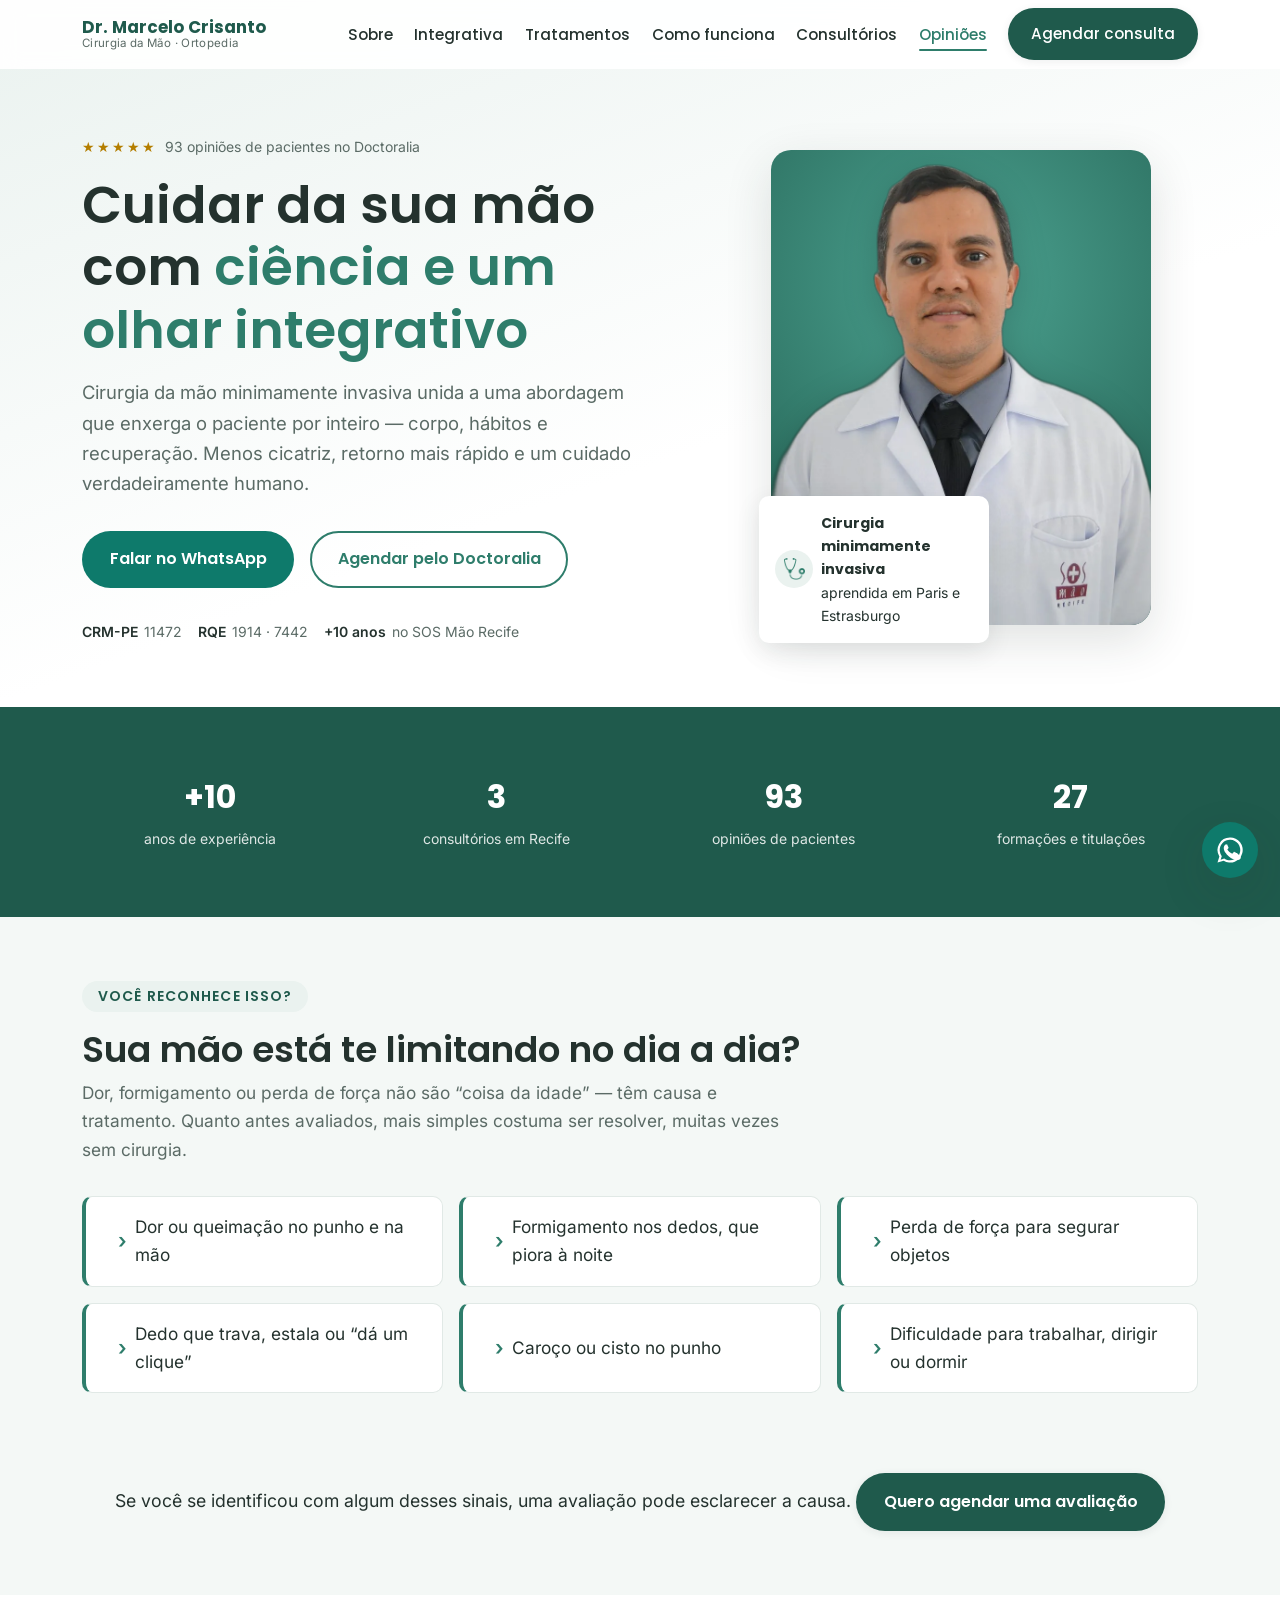
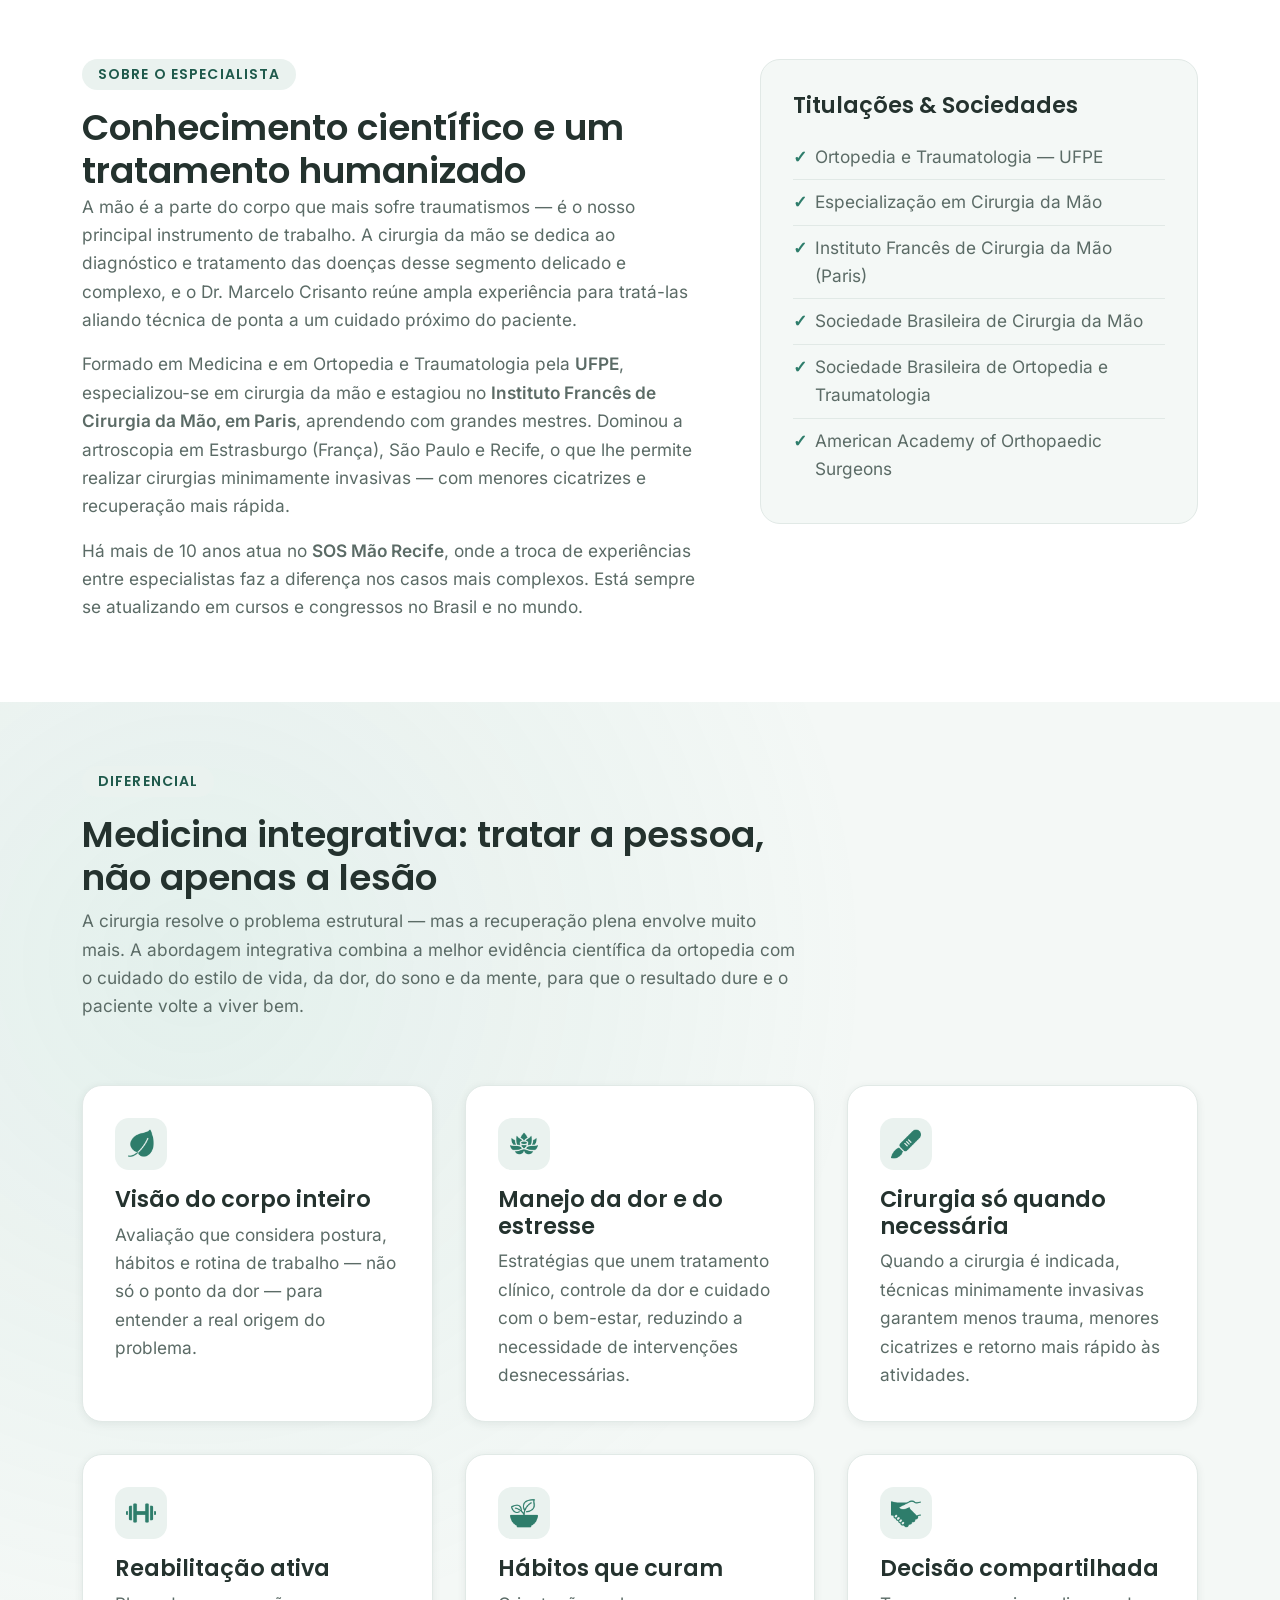
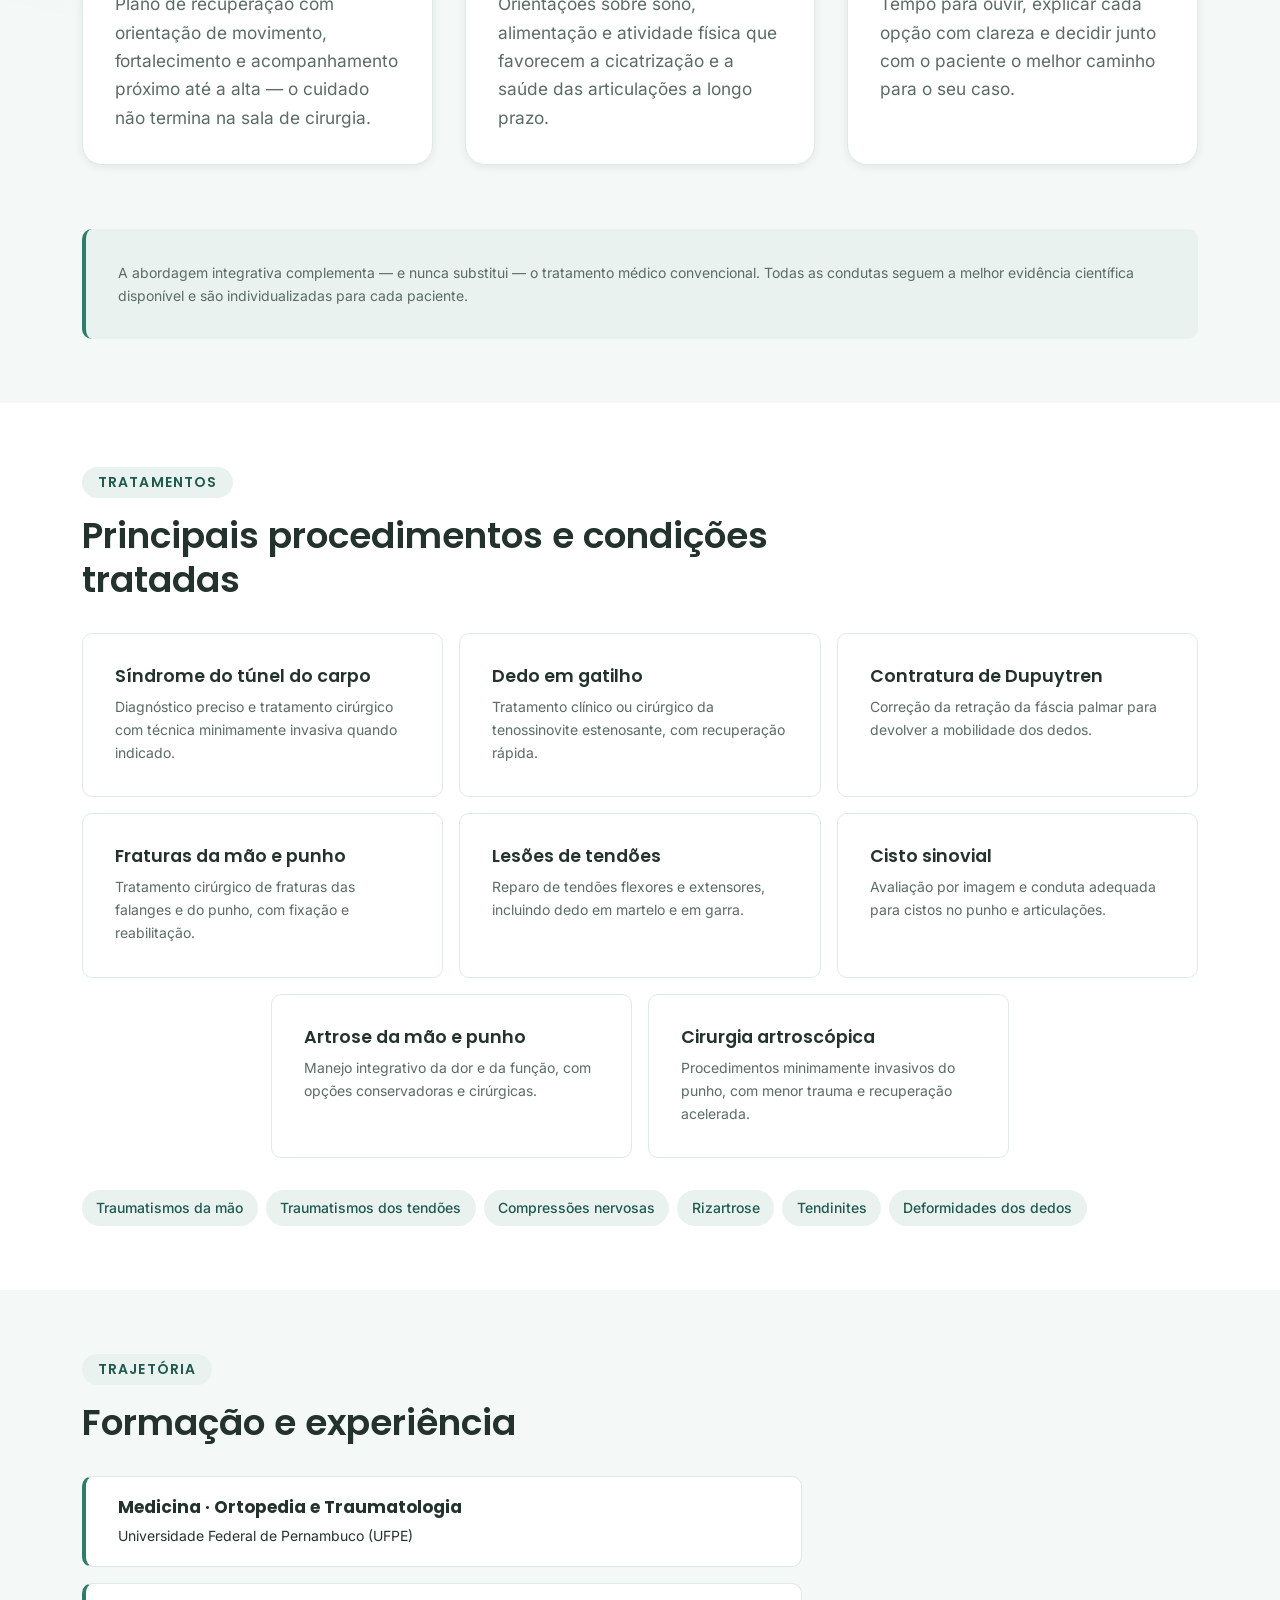
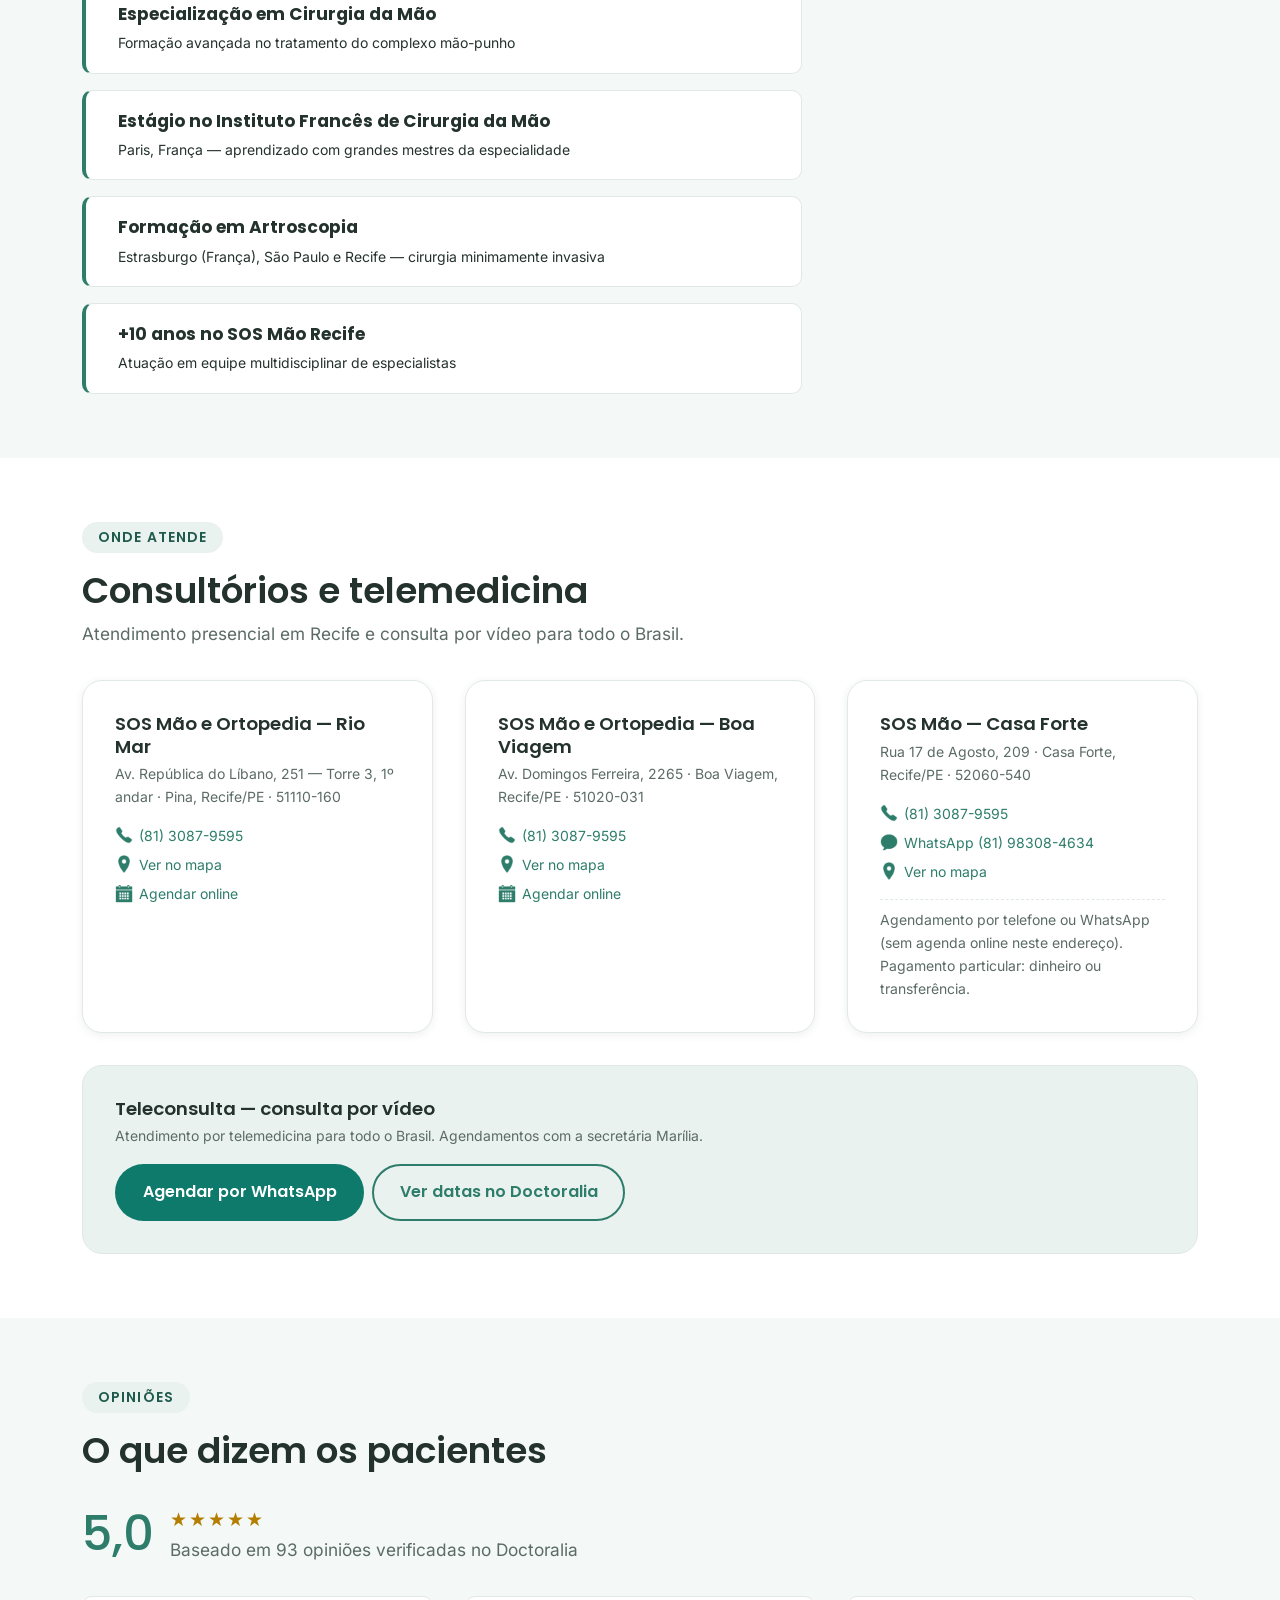
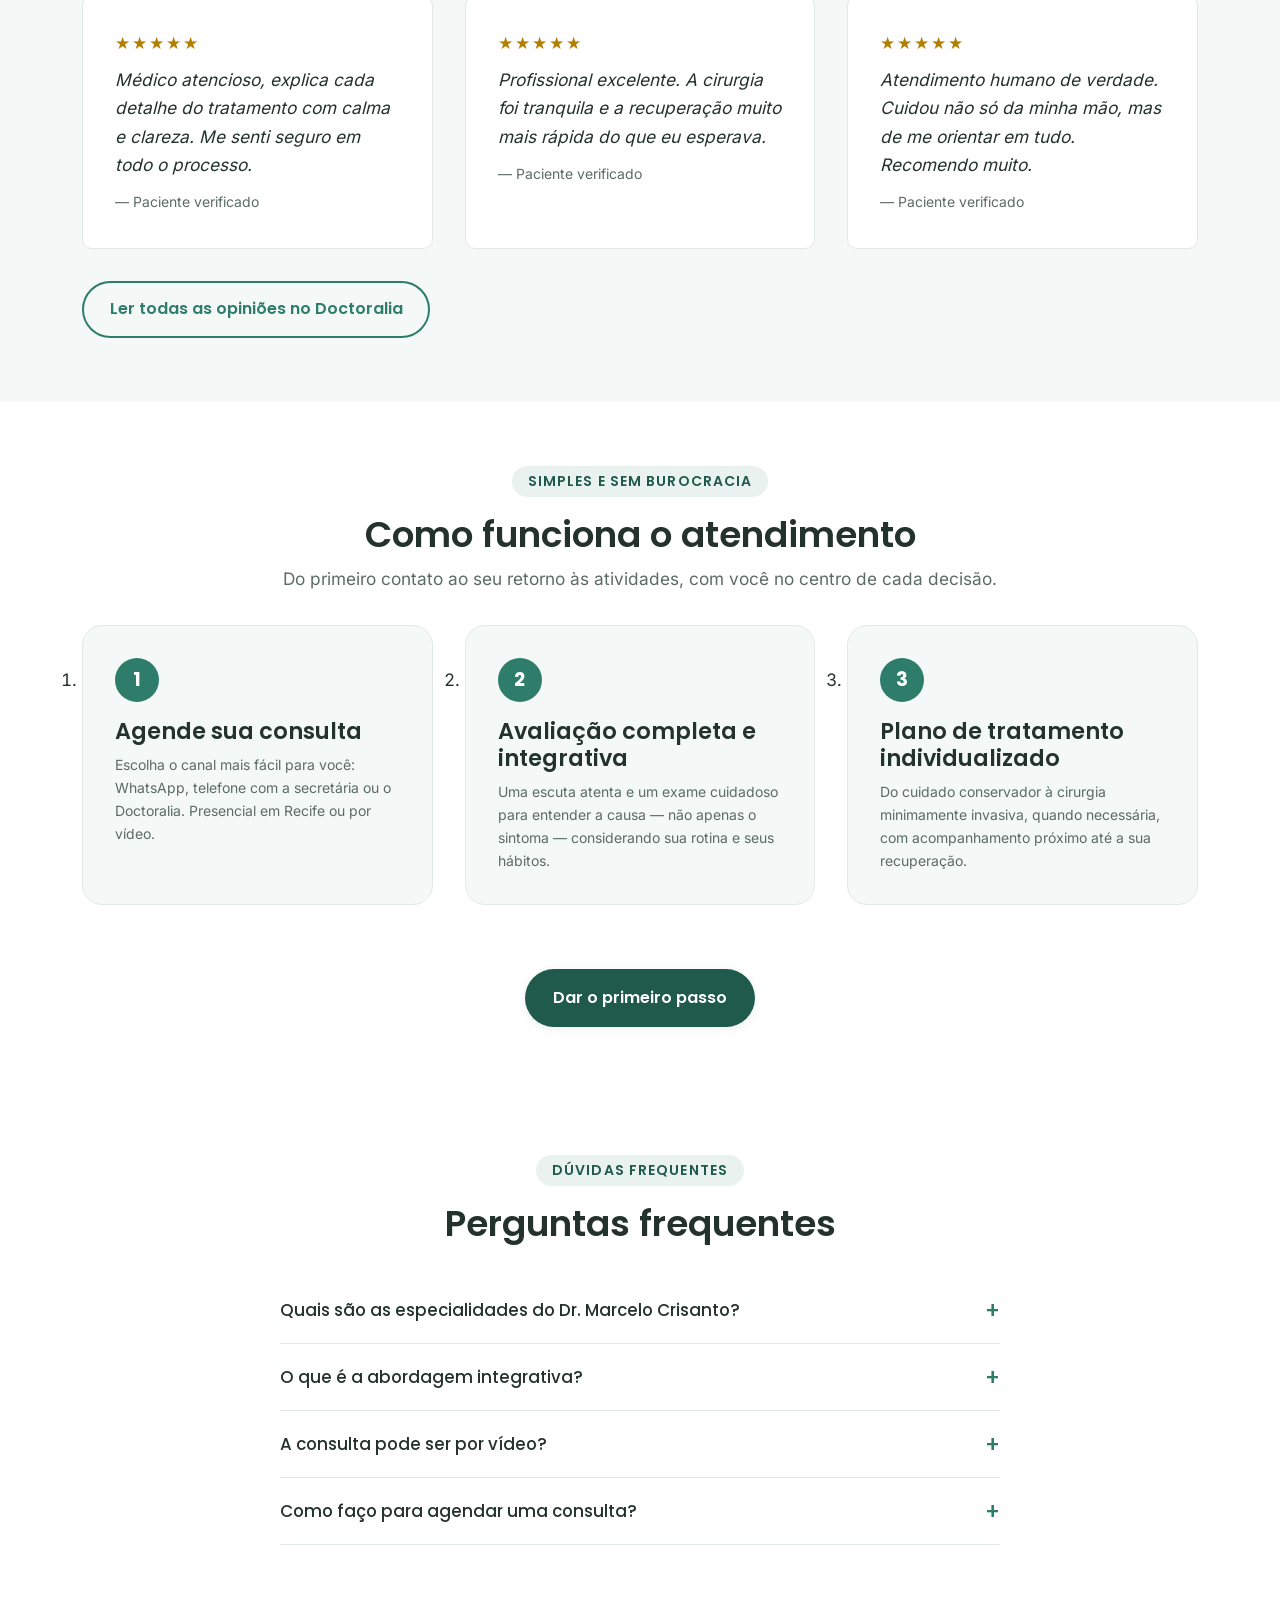
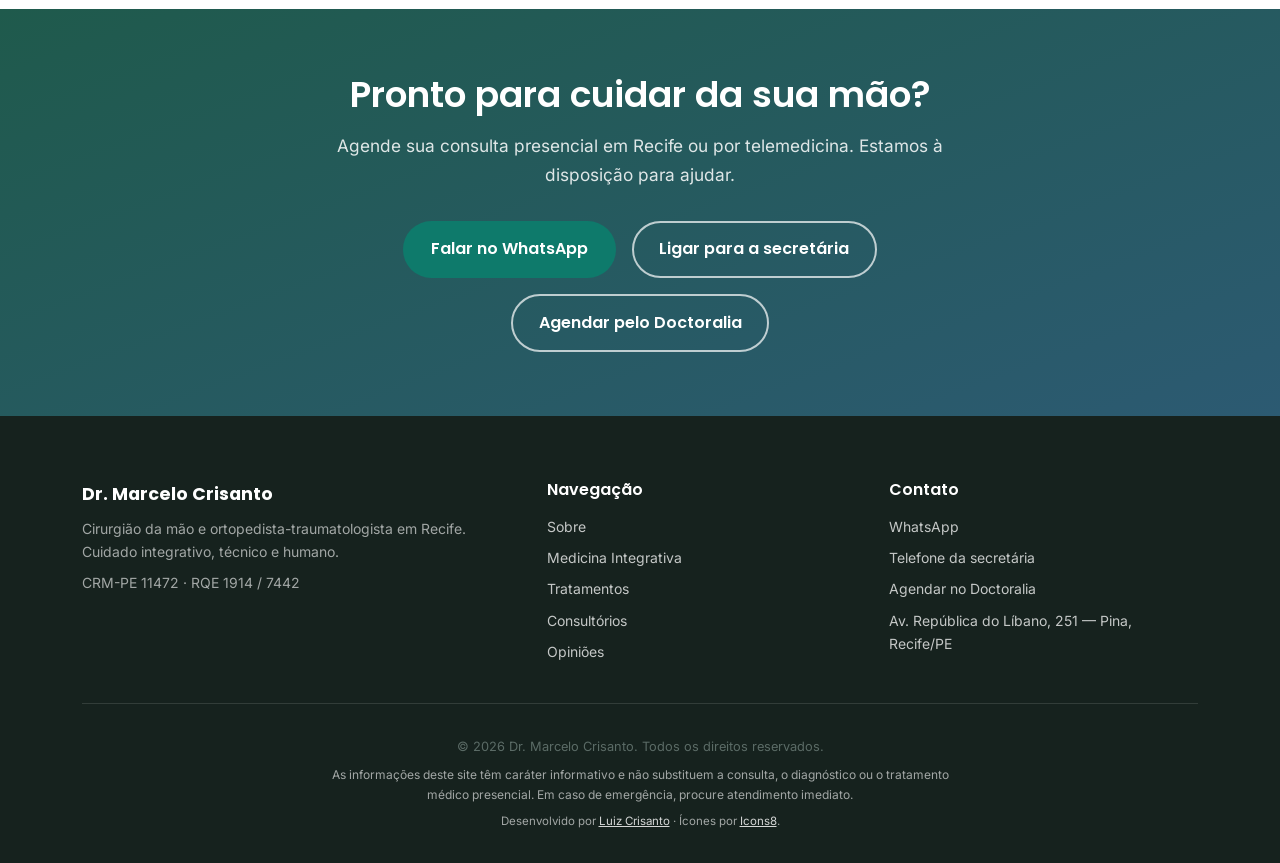
==== commit a8d8091a: "Adiciona crédito de desenvolvimento (Luiz Crisanto)" ====
--- a/index.html
+++ b/index.html
@@ -604,7 +604,7 @@
           o diagnóstico ou o tratamento médico presencial. Em caso de emergência, procure
           atendimento imediato.
         </p>
-        <p class="footer__credits">Ícones por <a href="https://icons8.com" target="_blank" rel="noopener noreferrer">Icons8</a>.</p>
+        <p class="footer__credits">Desenvolvido por <a href="https://github.com/luizcrisantoo" target="_blank" rel="noopener noreferrer">Luiz Crisanto</a> · Ícones por <a href="https://icons8.com" target="_blank" rel="noopener noreferrer">Icons8</a>.</p>
       </div>
     </div>
   </footer>
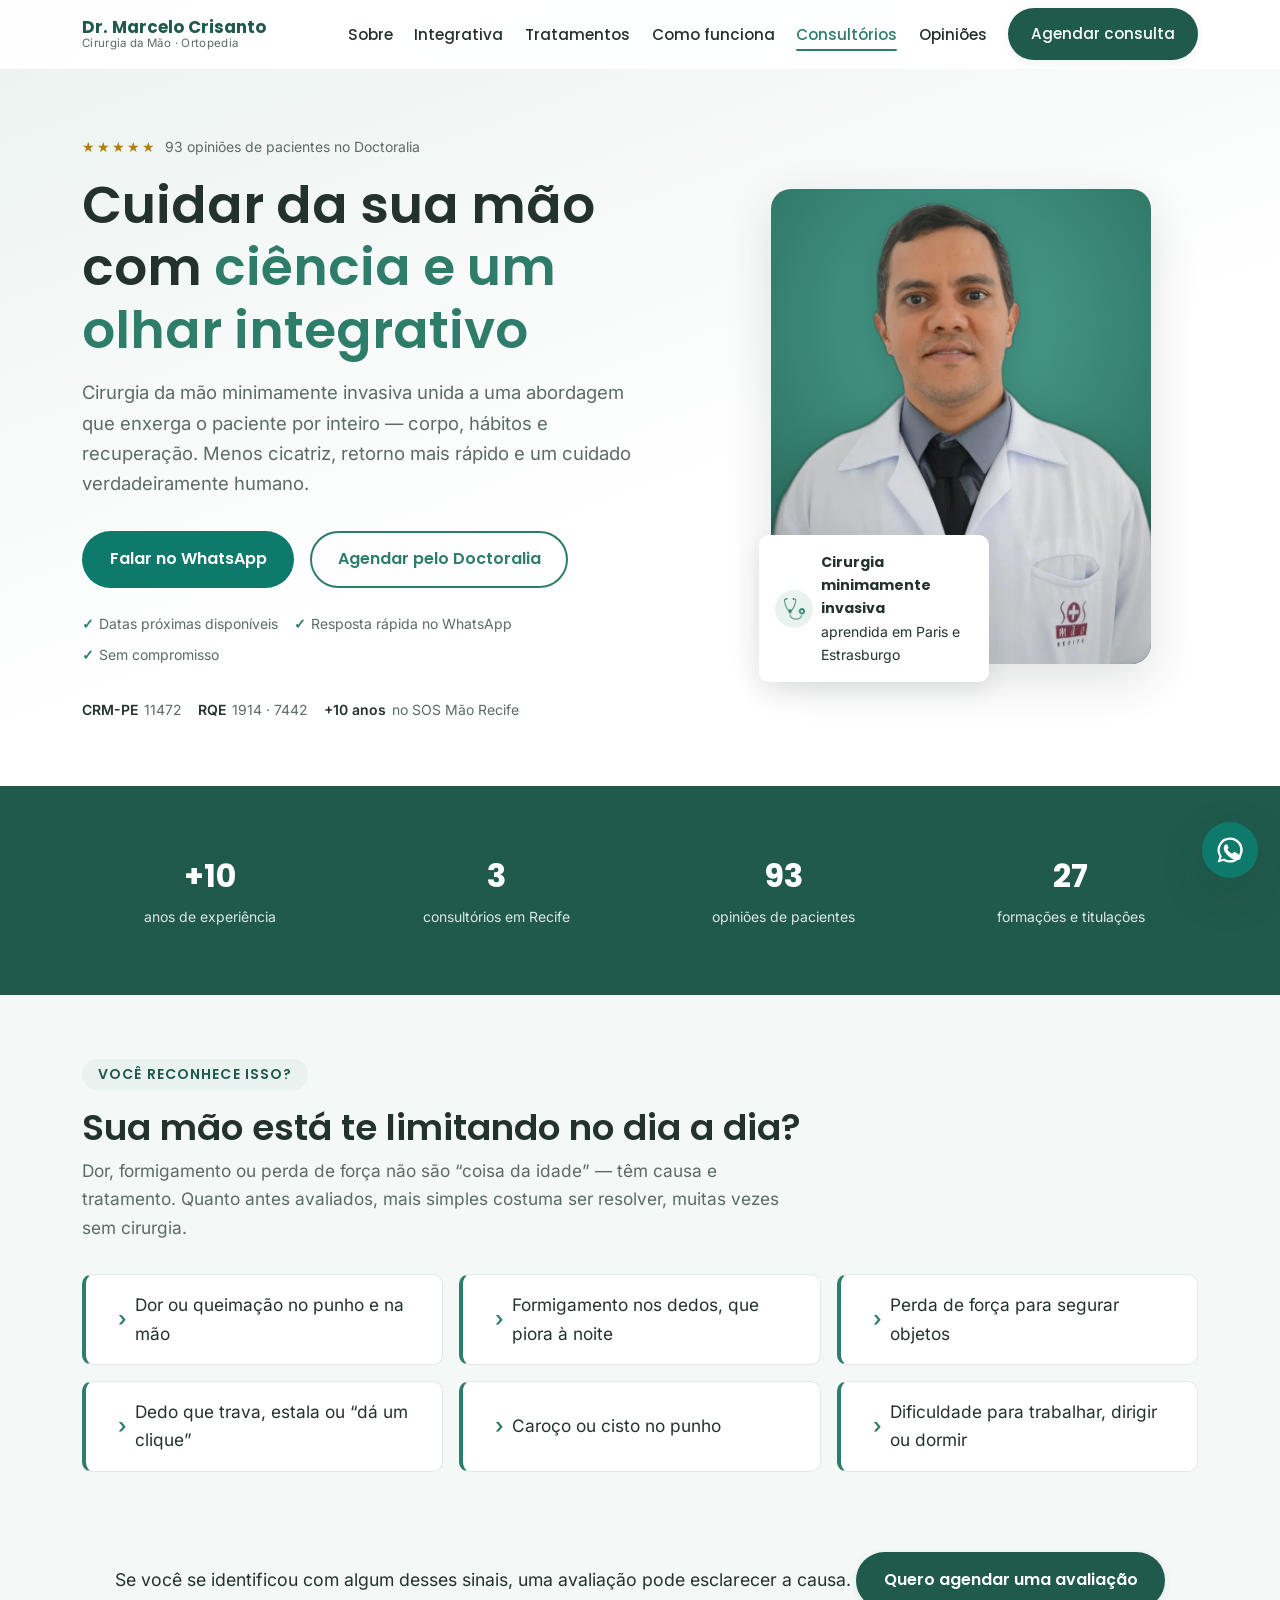
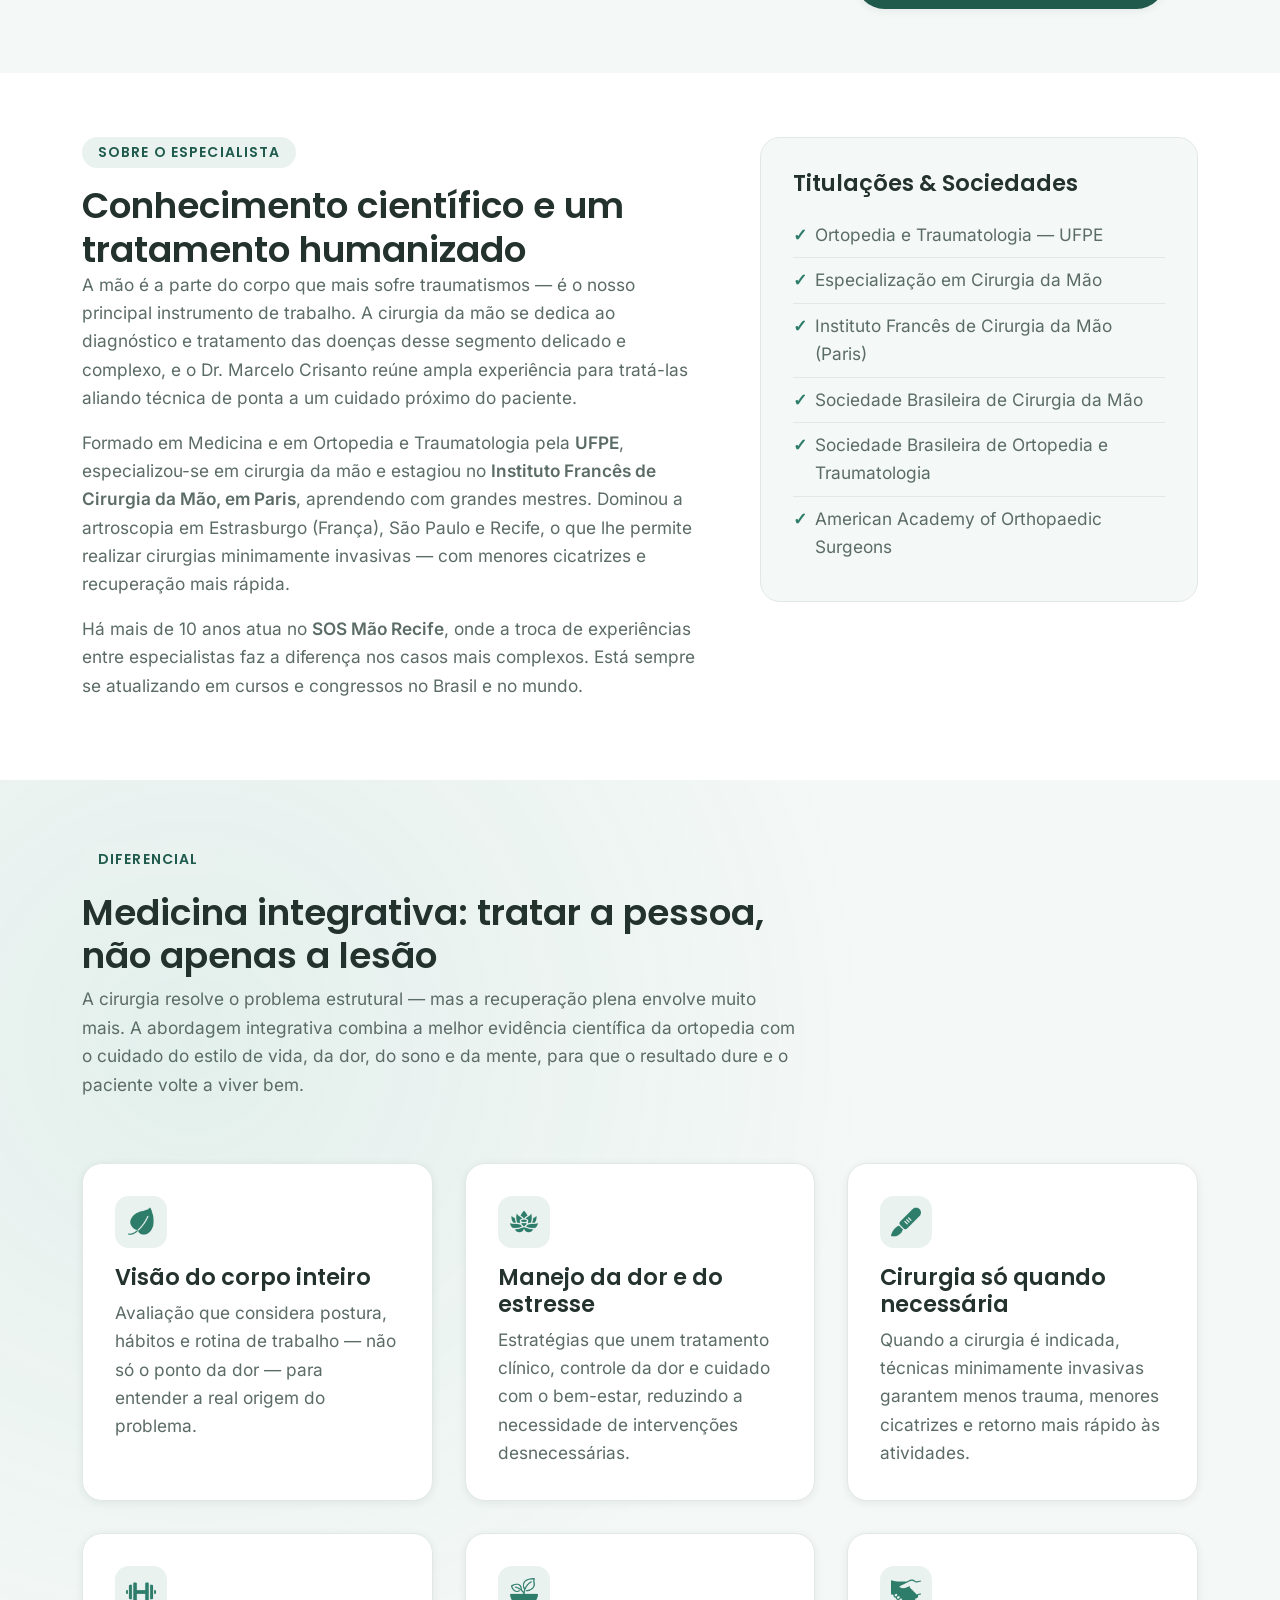
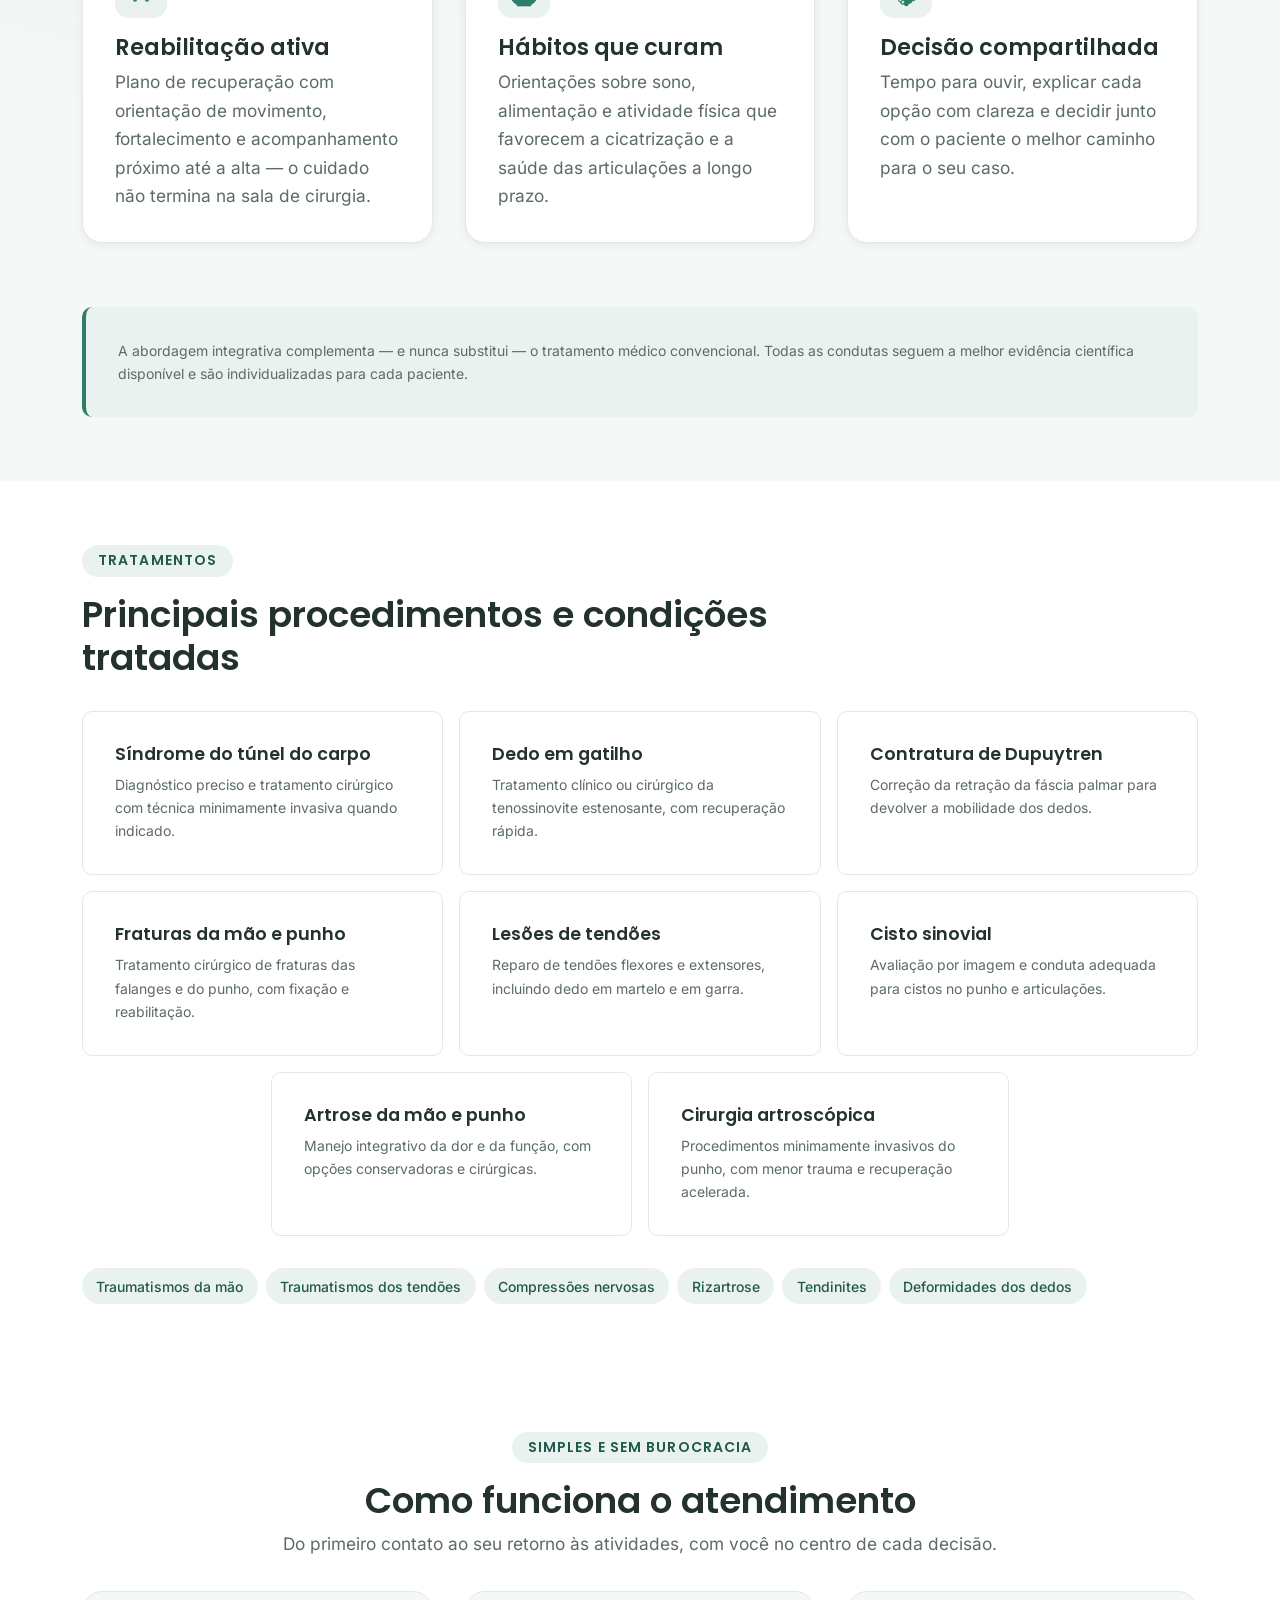
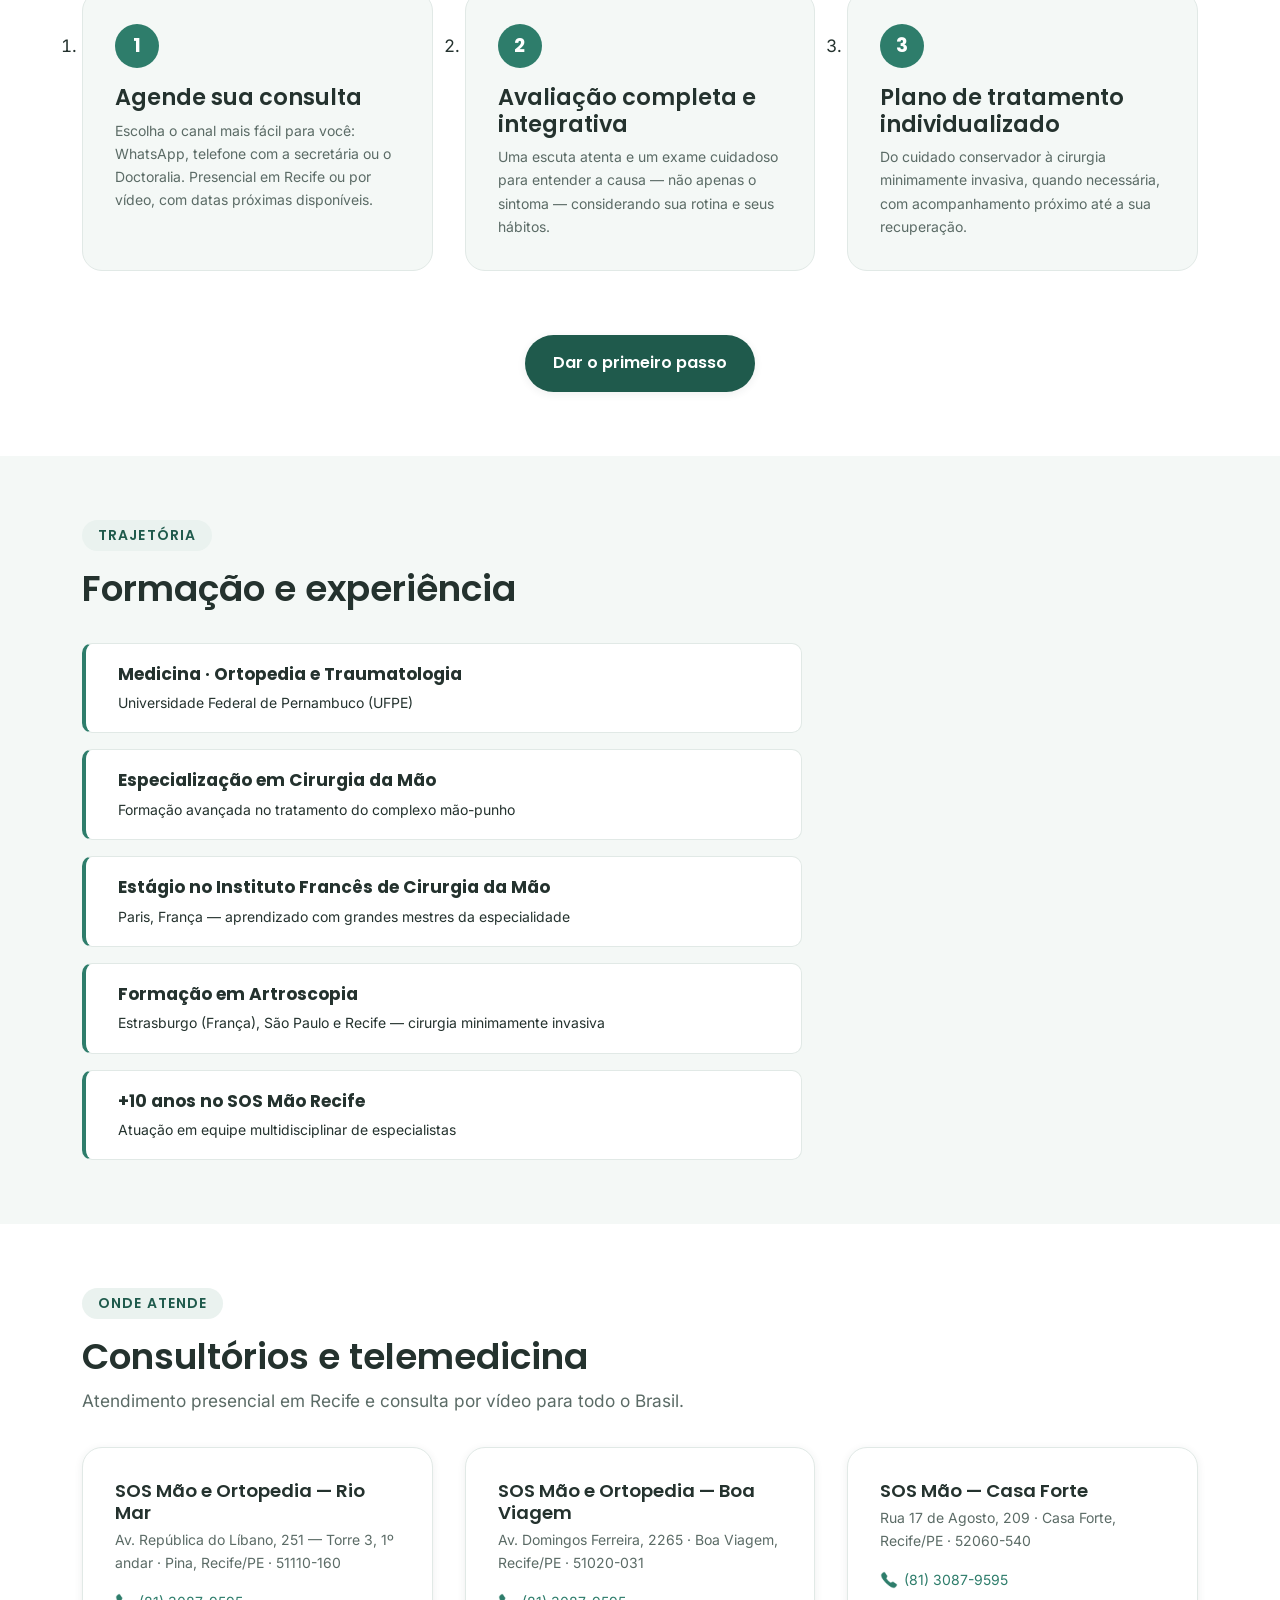
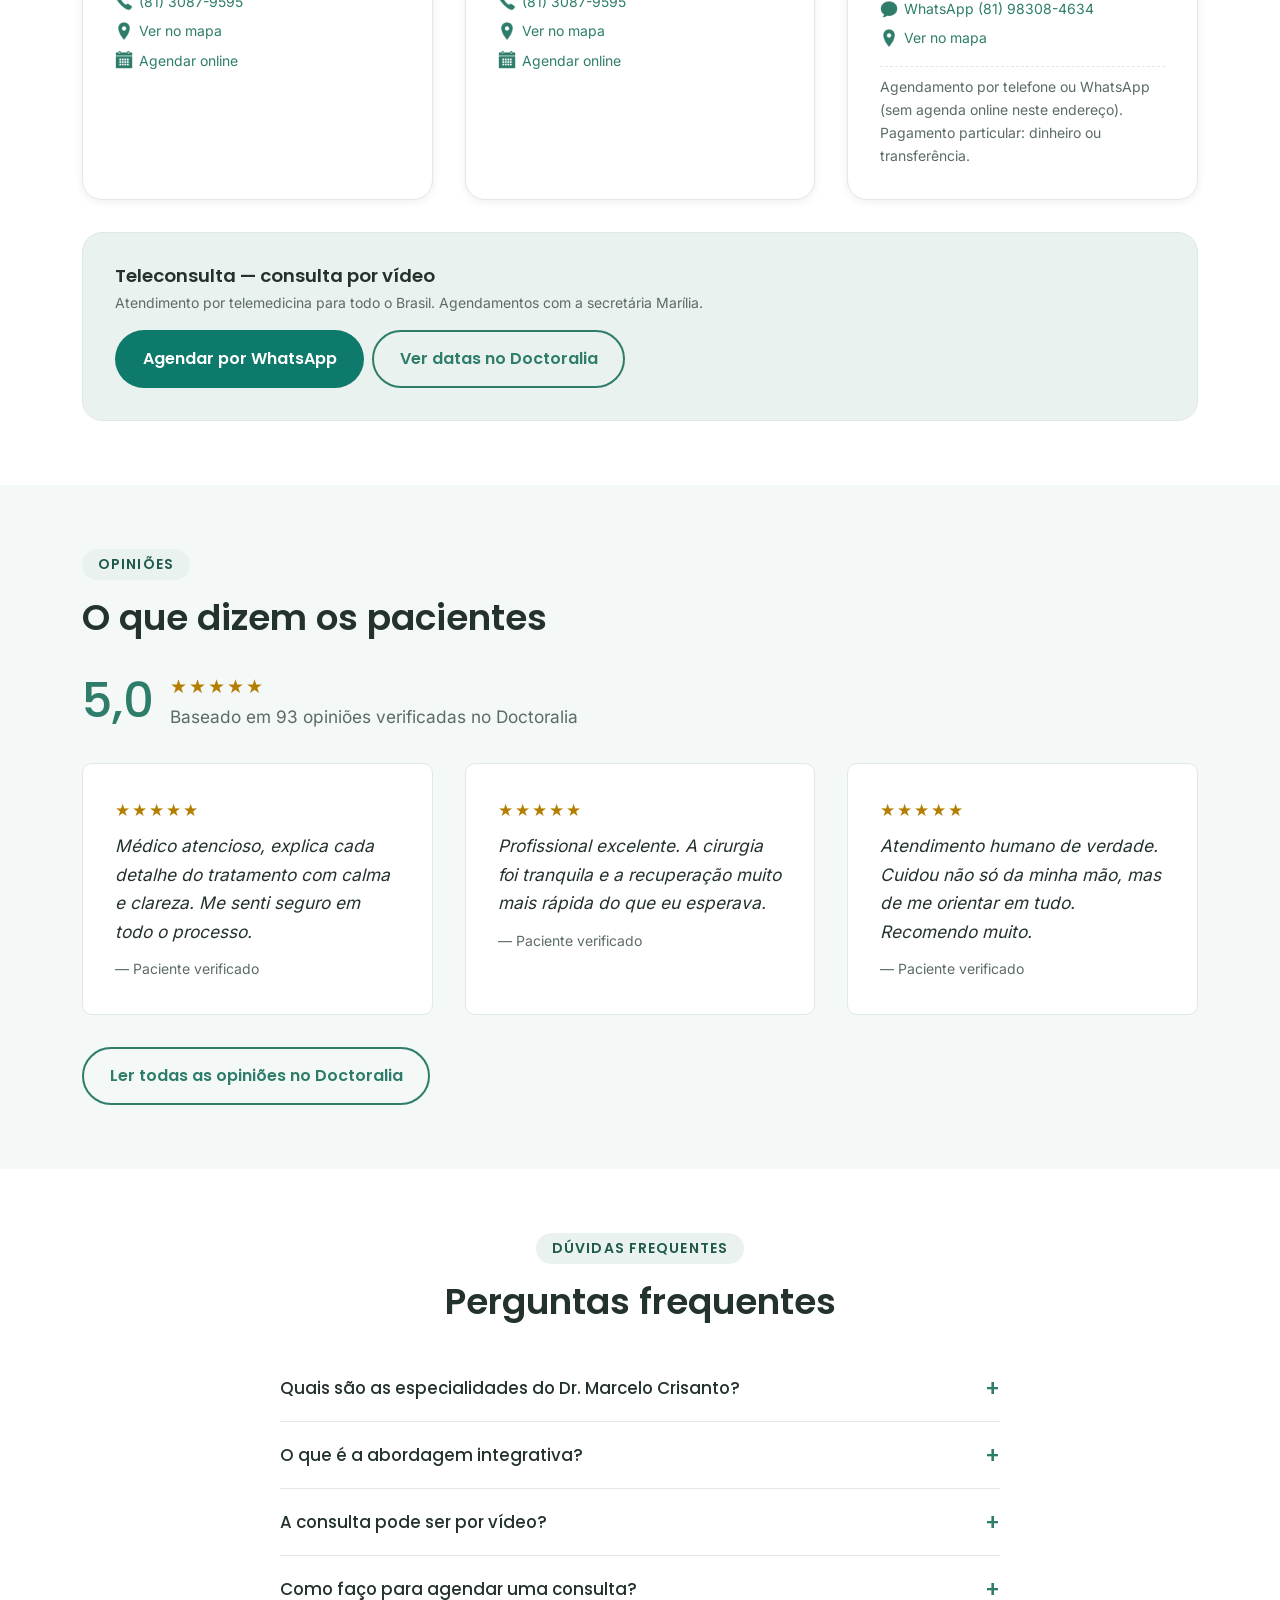
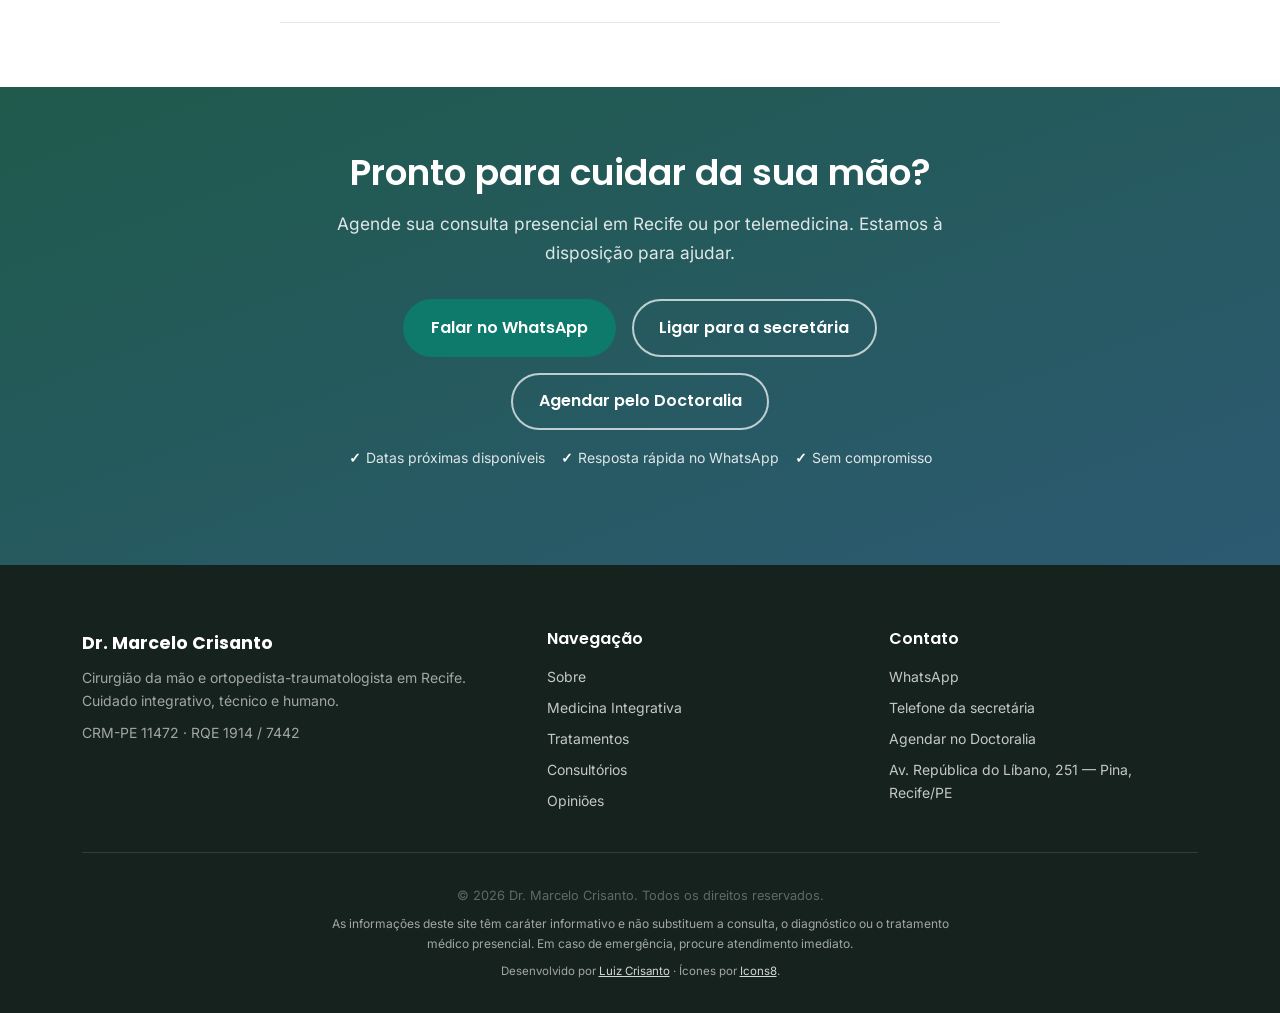
==== commit 5dbf5096: "Melhorias de conversão no fluxo de agendamento" ====
--- a/index.html
+++ b/index.html
@@ -156,6 +156,11 @@
             </a>
             <a class="btn btn-outline" data-doctoralia href="#agendar">Agendar pelo Doctoralia</a>
           </div>
+          <p class="reassure">
+            <span>Datas próximas disponíveis</span>
+            <span>Resposta rápida no WhatsApp</span>
+            <span>Sem compromisso</span>
+          </p>
           <div class="hero__credentials">
             <span><strong>CRM-PE</strong> 11472</span>
             <span><strong>RQE</strong> 1914 · 7442</span>
@@ -365,133 +370,6 @@
       </div>
     </section>
 
-    <!-- ============================ FORMAÇÃO ============================ -->
-    <section class="education" id="formacao" aria-label="Formação e experiência">
-      <div class="container">
-        <div class="section-head reveal">
-          <span class="section-tag">Trajetória</span>
-          <h2>Formação e experiência</h2>
-        </div>
-        <div class="timeline">
-          <div class="timeline__item reveal">
-            <strong>Medicina · Ortopedia e Traumatologia</strong>
-            <span>Universidade Federal de Pernambuco (UFPE)</span>
-          </div>
-          <div class="timeline__item reveal">
-            <strong>Especialização em Cirurgia da Mão</strong>
-            <span>Formação avançada no tratamento do complexo mão-punho</span>
-          </div>
-          <div class="timeline__item reveal">
-            <strong>Estágio no Instituto Francês de Cirurgia da Mão</strong>
-            <span>Paris, França — aprendizado com grandes mestres da especialidade</span>
-          </div>
-          <div class="timeline__item reveal">
-            <strong>Formação em Artroscopia</strong>
-            <span>Estrasburgo (França), São Paulo e Recife — cirurgia minimamente invasiva</span>
-          </div>
-          <div class="timeline__item reveal">
-            <strong>+10 anos no SOS Mão Recife</strong>
-            <span>Atuação em equipe multidisciplinar de especialistas</span>
-          </div>
-        </div>
-      </div>
-    </section>
-
-    <!-- ============================ CONSULTÓRIOS ============================ -->
-    <section class="locations" id="consultorios" aria-label="Consultórios e telemedicina">
-      <div class="container">
-        <div class="section-head reveal">
-          <span class="section-tag">Onde atende</span>
-          <h2>Consultórios e telemedicina</h2>
-          <p>Atendimento presencial em Recife e consulta por vídeo para todo o Brasil.</p>
-        </div>
-
-        <div class="locations__grid">
-          <article class="location-card reveal">
-            <h3>SOS Mão e Ortopedia — Rio Mar</h3>
-            <p class="addr">Av. República do Líbano, 251 — Torre 3, 1º andar · Pina, Recife/PE · 51110-160</p>
-            <div class="meta">
-              <a data-tel href="#"><img src="assets/icons/telefone.png" alt="" width="18" height="18" loading="lazy">(81) 3087-9595</a>
-              <a href="https://www.google.com/maps/search/?api=1&query=Avenida+Rep%C3%BAblica+do+L%C3%ADbano+251+Pina+Recife" target="_blank" rel="noopener noreferrer"><img src="assets/icons/local.png" alt="" width="18" height="18" loading="lazy">Ver no mapa</a>
-              <a data-doctoralia href="#"><img src="assets/icons/calendario.png" alt="" width="18" height="18" loading="lazy">Agendar online</a>
-            </div>
-          </article>
-
-          <article class="location-card reveal">
-            <h3>SOS Mão e Ortopedia — Boa Viagem</h3>
-            <p class="addr">Av. Domingos Ferreira, 2265 · Boa Viagem, Recife/PE · 51020-031</p>
-            <div class="meta">
-              <a data-tel href="#"><img src="assets/icons/telefone.png" alt="" width="18" height="18" loading="lazy">(81) 3087-9595</a>
-              <a href="https://www.google.com/maps/search/?api=1&query=Avenida+Domingos+Ferreira+2265+Boa+Viagem+Recife" target="_blank" rel="noopener noreferrer"><img src="assets/icons/local.png" alt="" width="18" height="18" loading="lazy">Ver no mapa</a>
-              <a data-doctoralia href="#"><img src="assets/icons/calendario.png" alt="" width="18" height="18" loading="lazy">Agendar online</a>
-            </div>
-          </article>
-
-          <article class="location-card reveal">
-            <h3>SOS Mão — Casa Forte</h3>
-            <p class="addr">Rua 17 de Agosto, 209 · Casa Forte, Recife/PE · 52060-540</p>
-            <div class="meta">
-              <a data-tel href="#"><img src="assets/icons/telefone.png" alt="" width="18" height="18" loading="lazy">(81) 3087-9595</a>
-              <a href="https://wa.me/5581983084634?text=Ol%C3%A1!%20Gostaria%20de%20agendar%20uma%20consulta%20com%20o%20Dr.%20Marcelo%20Crisanto%20(unidade%20Casa%20Forte)." target="_blank" rel="noopener noreferrer"><img src="assets/icons/chat.png" alt="" width="18" height="18" loading="lazy">WhatsApp (81) 98308-4634</a>
-              <a href="https://www.google.com/maps/search/?api=1&query=Rua+17+de+Agosto+209+Casa+Forte+Recife" target="_blank" rel="noopener noreferrer"><img src="assets/icons/local.png" alt="" width="18" height="18" loading="lazy">Ver no mapa</a>
-            </div>
-            <p class="location-card__note">Agendamento por telefone ou WhatsApp (sem agenda online neste endereço). Pagamento particular: dinheiro ou transferência.</p>
-          </article>
-        </div>
-
-        <div class="teleconsult reveal">
-          <div class="teleconsult__text">
-            <h3>Teleconsulta — consulta por vídeo</h3>
-            <p>Atendimento por telemedicina para todo o Brasil. Agendamentos com a secretária Marília.</p>
-          </div>
-          <div class="teleconsult__actions">
-            <a class="btn btn-whatsapp" data-wa href="#">Agendar por WhatsApp</a>
-            <a class="btn btn-outline" data-doctoralia href="#">Ver datas no Doctoralia</a>
-          </div>
-        </div>
-      </div>
-    </section>
-
-    <!-- ============================ OPINIÕES ============================ -->
-    <section class="reviews" id="opinioes" aria-label="Opiniões de pacientes">
-      <div class="container">
-        <div class="section-head reveal">
-          <span class="section-tag">Opiniões</span>
-          <h2>O que dizem os pacientes</h2>
-        </div>
-
-        <div class="reviews__score reveal">
-          <span class="num">5,0</span>
-          <div>
-            <div class="stars" aria-hidden="true">★★★★★</div>
-            <p>Baseado em 93 opiniões verificadas no Doctoralia</p>
-          </div>
-        </div>
-
-        <div class="reviews__grid">
-          <article class="review-card reveal">
-            <div class="stars" aria-hidden="true">★★★★★</div>
-            <blockquote>Médico atencioso, explica cada detalhe do tratamento com calma e clareza. Me senti seguro em todo o processo.</blockquote>
-            <cite>— Paciente verificado</cite>
-          </article>
-          <article class="review-card reveal">
-            <div class="stars" aria-hidden="true">★★★★★</div>
-            <blockquote>Profissional excelente. A cirurgia foi tranquila e a recuperação muito mais rápida do que eu esperava.</blockquote>
-            <cite>— Paciente verificado</cite>
-          </article>
-          <article class="review-card reveal">
-            <div class="stars" aria-hidden="true">★★★★★</div>
-            <blockquote>Atendimento humano de verdade. Cuidou não só da minha mão, mas de me orientar em tudo. Recomendo muito.</blockquote>
-            <cite>— Paciente verificado</cite>
-          </article>
-        </div>
-
-        <p class="reveal" style="margin-top: var(--spacing-lg);">
-          <a class="btn btn-outline" data-doctoralia href="#">Ler todas as opiniões no Doctoralia</a>
-        </p>
-      </div>
-    </section>
-
     <!-- ============================ COMO FUNCIONA ============================ -->
     <section class="steps" id="como-funciona" aria-label="Como funciona o atendimento">
       <div class="container">
@@ -505,7 +383,7 @@
           <li class="step reveal">
             <span class="step__num">1</span>
             <h3>Agende sua consulta</h3>
-            <p>Escolha o canal mais fácil para você: WhatsApp, telefone com a secretária ou o Doctoralia. Presencial em Recife ou por vídeo.</p>
+            <p>Escolha o canal mais fácil para você: WhatsApp, telefone com a secretária ou o Doctoralia. Presencial em Recife ou por vídeo, com datas próximas disponíveis.</p>
           </li>
           <li class="step reveal">
             <span class="step__num">2</span>
@@ -525,6 +403,133 @@
       </div>
     </section>
 
+    <!-- ============================ FORMAÇÃO ============================ -->
+    <section class="education" id="formacao" aria-label="Formação e experiência">
+      <div class="container">
+        <div class="section-head reveal">
+          <span class="section-tag">Trajetória</span>
+          <h2>Formação e experiência</h2>
+        </div>
+        <div class="timeline">
+          <div class="timeline__item reveal">
+            <strong>Medicina · Ortopedia e Traumatologia</strong>
+            <span>Universidade Federal de Pernambuco (UFPE)</span>
+          </div>
+          <div class="timeline__item reveal">
+            <strong>Especialização em Cirurgia da Mão</strong>
+            <span>Formação avançada no tratamento do complexo mão-punho</span>
+          </div>
+          <div class="timeline__item reveal">
+            <strong>Estágio no Instituto Francês de Cirurgia da Mão</strong>
+            <span>Paris, França — aprendizado com grandes mestres da especialidade</span>
+          </div>
+          <div class="timeline__item reveal">
+            <strong>Formação em Artroscopia</strong>
+            <span>Estrasburgo (França), São Paulo e Recife — cirurgia minimamente invasiva</span>
+          </div>
+          <div class="timeline__item reveal">
+            <strong>+10 anos no SOS Mão Recife</strong>
+            <span>Atuação em equipe multidisciplinar de especialistas</span>
+          </div>
+        </div>
+      </div>
+    </section>
+
+    <!-- ============================ CONSULTÓRIOS ============================ -->
+    <section class="locations" id="consultorios" aria-label="Consultórios e telemedicina">
+      <div class="container">
+        <div class="section-head reveal">
+          <span class="section-tag">Onde atende</span>
+          <h2>Consultórios e telemedicina</h2>
+          <p>Atendimento presencial em Recife e consulta por vídeo para todo o Brasil.</p>
+        </div>
+
+        <div class="locations__grid">
+          <article class="location-card reveal">
+            <h3>SOS Mão e Ortopedia — Rio Mar</h3>
+            <p class="addr">Av. República do Líbano, 251 — Torre 3, 1º andar · Pina, Recife/PE · 51110-160</p>
+            <div class="meta">
+              <a data-tel href="#"><img src="assets/icons/telefone.png" alt="" width="18" height="18" loading="lazy">(81) 3087-9595</a>
+              <a href="https://www.google.com/maps/search/?api=1&query=Avenida+Rep%C3%BAblica+do+L%C3%ADbano+251+Pina+Recife" target="_blank" rel="noopener noreferrer"><img src="assets/icons/local.png" alt="" width="18" height="18" loading="lazy">Ver no mapa</a>
+              <a data-doctoralia href="#"><img src="assets/icons/calendario.png" alt="" width="18" height="18" loading="lazy">Agendar online</a>
+            </div>
+          </article>
+
+          <article class="location-card reveal">
+            <h3>SOS Mão e Ortopedia — Boa Viagem</h3>
+            <p class="addr">Av. Domingos Ferreira, 2265 · Boa Viagem, Recife/PE · 51020-031</p>
+            <div class="meta">
+              <a data-tel href="#"><img src="assets/icons/telefone.png" alt="" width="18" height="18" loading="lazy">(81) 3087-9595</a>
+              <a href="https://www.google.com/maps/search/?api=1&query=Avenida+Domingos+Ferreira+2265+Boa+Viagem+Recife" target="_blank" rel="noopener noreferrer"><img src="assets/icons/local.png" alt="" width="18" height="18" loading="lazy">Ver no mapa</a>
+              <a data-doctoralia href="#"><img src="assets/icons/calendario.png" alt="" width="18" height="18" loading="lazy">Agendar online</a>
+            </div>
+          </article>
+
+          <article class="location-card reveal">
+            <h3>SOS Mão — Casa Forte</h3>
+            <p class="addr">Rua 17 de Agosto, 209 · Casa Forte, Recife/PE · 52060-540</p>
+            <div class="meta">
+              <a data-tel href="#"><img src="assets/icons/telefone.png" alt="" width="18" height="18" loading="lazy">(81) 3087-9595</a>
+              <a href="https://wa.me/5581983084634?text=Ol%C3%A1!%20Gostaria%20de%20agendar%20uma%20consulta%20com%20o%20Dr.%20Marcelo%20Crisanto%20(unidade%20Casa%20Forte)." target="_blank" rel="noopener noreferrer"><img src="assets/icons/chat.png" alt="" width="18" height="18" loading="lazy">WhatsApp (81) 98308-4634</a>
+              <a href="https://www.google.com/maps/search/?api=1&query=Rua+17+de+Agosto+209+Casa+Forte+Recife" target="_blank" rel="noopener noreferrer"><img src="assets/icons/local.png" alt="" width="18" height="18" loading="lazy">Ver no mapa</a>
+            </div>
+            <p class="location-card__note">Agendamento por telefone ou WhatsApp (sem agenda online neste endereço). Pagamento particular: dinheiro ou transferência.</p>
+          </article>
+        </div>
+
+        <div class="teleconsult reveal">
+          <div class="teleconsult__text">
+            <h3>Teleconsulta — consulta por vídeo</h3>
+            <p>Atendimento por telemedicina para todo o Brasil. Agendamentos com a secretária Marília.</p>
+          </div>
+          <div class="teleconsult__actions">
+            <a class="btn btn-whatsapp" data-wa href="#">Agendar por WhatsApp</a>
+            <a class="btn btn-outline" data-doctoralia href="#">Ver datas no Doctoralia</a>
+          </div>
+        </div>
+      </div>
+    </section>
+
+    <!-- ============================ OPINIÕES ============================ -->
+    <section class="reviews" id="opinioes" aria-label="Opiniões de pacientes">
+      <div class="container">
+        <div class="section-head reveal">
+          <span class="section-tag">Opiniões</span>
+          <h2>O que dizem os pacientes</h2>
+        </div>
+
+        <div class="reviews__score reveal">
+          <span class="num">5,0</span>
+          <div>
+            <div class="stars" aria-hidden="true">★★★★★</div>
+            <p>Baseado em 93 opiniões verificadas no Doctoralia</p>
+          </div>
+        </div>
+
+        <div class="reviews__grid">
+          <article class="review-card reveal">
+            <div class="stars" aria-hidden="true">★★★★★</div>
+            <blockquote>Médico atencioso, explica cada detalhe do tratamento com calma e clareza. Me senti seguro em todo o processo.</blockquote>
+            <cite>— Paciente verificado</cite>
+          </article>
+          <article class="review-card reveal">
+            <div class="stars" aria-hidden="true">★★★★★</div>
+            <blockquote>Profissional excelente. A cirurgia foi tranquila e a recuperação muito mais rápida do que eu esperava.</blockquote>
+            <cite>— Paciente verificado</cite>
+          </article>
+          <article class="review-card reveal">
+            <div class="stars" aria-hidden="true">★★★★★</div>
+            <blockquote>Atendimento humano de verdade. Cuidou não só da minha mão, mas de me orientar em tudo. Recomendo muito.</blockquote>
+            <cite>— Paciente verificado</cite>
+          </article>
+        </div>
+
+        <p class="reveal" style="margin-top: var(--spacing-lg);">
+          <a class="btn btn-outline" data-doctoralia href="#">Ler todas as opiniões no Doctoralia</a>
+        </p>
+      </div>
+    </section>
+
     <!-- ============================ FAQ ============================ -->
     <section class="faq" id="faq" aria-label="Perguntas frequentes">
       <div class="container">
@@ -564,6 +569,11 @@
           <a class="btn btn-outline" data-tel href="#">Ligar para a secretária</a>
           <a class="btn btn-outline" data-doctoralia href="#">Agendar pelo Doctoralia</a>
         </div>
+        <p class="reassure reassure--invert">
+          <span>Datas próximas disponíveis</span>
+          <span>Resposta rápida no WhatsApp</span>
+          <span>Sem compromisso</span>
+        </p>
       </div>
     </section>
   </main>
--- a/css/styles.min.css
+++ b/css/styles.min.css
@@ -2,3 +2,4 @@
 :root{--primary-color:#2E7D6B;--primary-dark:#1F5A4C;--primary-light:#4CA391;--secondary-color:#2C5A72;--secondary-light:#4A7E99;--bg-color:#FFFFFF;--bg-alt:#F4F8F6;--bg-soft:#EAF2EF;--surface:#FFFFFF;--border-color:#E1E9E6;--text-color:#24322E;--text-muted:#5B6B66;--text-invert:#FFFFFF;--accent-color:#C9A24B;--whatsapp-color:#0E7A6B;--star-color:#B47E00;--font-primary:'Inter',-apple-system,BlinkMacSystemFont,'Segoe UI',sans-serif;--font-heading:'Poppins','Inter',sans-serif;--fs-hero:clamp(2rem,5vw,3.25rem);--fs-h2:clamp(1.6rem,3.5vw,2.25rem);--fs-h3:clamp(1.15rem,2vw,1.4rem);--fs-body:clamp(1rem,1.4vw,1.075rem);--fs-small:0.875rem;--spacing-xs:0.25rem;--spacing-sm:0.5rem;--spacing-md:1rem;--spacing-lg:2rem;--spacing-xl:4rem;--spacing-2xl:6rem;--max-width:1180px;--content-width:720px;--border-radius:10px;--border-radius-lg:20px;--border-radius-pill:999px;--shadow:0 2px 8px rgba(36,50,46,0.08);--shadow-md:0 8px 24px rgba(36,50,46,0.10);--shadow-lg:0 16px 48px rgba(36,50,46,0.14);--transition:0.25s ease;--transition-slow:0.45s ease;--z-header:100;--z-overlay:200}@font-face{font-family:'Inter';font-style:normal;font-weight:400;font-display:swap;src:url('../assets/fonts/inter-400.woff2') format('woff2')}@font-face{font-family:'Inter';font-style:normal;font-weight:500;font-display:swap;src:url('../assets/fonts/inter-500.woff2') format('woff2')}@font-face{font-family:'Inter';font-style:normal;font-weight:600;font-display:swap;src:url('../assets/fonts/inter-600.woff2') format('woff2')}@font-face{font-family:'Poppins';font-style:normal;font-weight:500;font-display:swap;src:url('../assets/fonts/poppins-500.woff2') format('woff2')}@font-face{font-family:'Poppins';font-style:normal;font-weight:600;font-display:swap;src:url('../assets/fonts/poppins-600.woff2') format('woff2')}@font-face{font-family:'Poppins';font-style:normal;font-weight:700;font-display:swap;src:url('../assets/fonts/poppins-700.woff2') format('woff2')}*,*::before,*::after{box-sizing:border-box}*{margin:0;padding:0}html{scroll-behavior:smooth;scroll-padding-top:80px}body{font-family:var(--font-primary);font-size:var(--fs-body);line-height:1.65;color:var(--text-color);background:var(--bg-color);-webkit-font-smoothing:antialiased;overflow-x:hidden}h1,h2,h3,h4{font-family:var(--font-heading);font-weight:600;line-height:1.2;color:var(--text-color)}h2{font-size:var(--fs-h2)}h3{font-size:var(--fs-h3)}p{color:var(--text-muted)}a{color:var(--primary-color);text-decoration:none;transition:color var(--transition)}a:hover{color:var(--primary-dark)}img{max-width:100%;height:auto;display:block}ul{list-style:none}section{padding:var(--spacing-xl) 0}.container{width:100%;max-width:var(--max-width);margin:0 auto;padding:0 var(--spacing-lg)}.section-tag{display:inline-block;font-family:var(--font-heading);font-size:var(--fs-small);font-weight:600;letter-spacing:0.08em;text-transform:uppercase;color:var(--primary-dark);background:var(--bg-soft);padding:var(--spacing-xs) var(--spacing-md);border-radius:var(--border-radius-pill);margin-bottom:var(--spacing-md)}.section-head{max-width:var(--content-width);margin-bottom:var(--spacing-lg)}.section-head.center{margin-left:auto;margin-right:auto;text-align:center}.section-head p{margin-top:var(--spacing-sm)}.btn{display:inline-flex;align-items:center;justify-content:center;gap:var(--spacing-sm);font-family:var(--font-heading);font-weight:600;font-size:1rem;padding:0.85rem 1.6rem;border-radius:var(--border-radius-pill);border:2px solid transparent;cursor:pointer;transition:transform var(--transition),background var(--transition),box-shadow var(--transition);text-align:center;white-space:nowrap}.btn:hover{transform:translateY(-2px)}.btn-primary{background:var(--primary-dark);color:#fff;box-shadow:var(--shadow)}.btn-primary:hover{background:#153F34;color:#fff;box-shadow:var(--shadow-md)}.btn-outline{background:transparent;color:var(--primary-color);border-color:var(--primary-color)}.btn-outline:hover{background:var(--primary-color);color:var(--text-invert)}.btn-whatsapp{background:var(--whatsapp-color);color:#fff}.btn-whatsapp:hover{background:#0B6353;color:#fff}.header{position:fixed;top:0;left:0;right:0;z-index:var(--z-header);background:rgba(255,255,255,0.92);backdrop-filter:blur(10px);border-bottom:1px solid transparent;transition:box-shadow var(--transition),border-color var(--transition)}.header.scrolled{box-shadow:var(--shadow);border-color:var(--border-color)}.nav{display:flex;align-items:center;justify-content:space-between;height:68px}.nav__brand{display:flex;flex-direction:column;line-height:1.1}.nav__brand strong{font-family:var(--font-heading);font-size:1.05rem;color:var(--primary-dark)}.nav__brand span{font-size:0.72rem;color:var(--text-muted);letter-spacing:0.03em}.nav__menu{position:fixed;inset:0 0 0 auto;width:min(80%,320px);background:var(--bg-color);flex-direction:column;justify-content:center;gap:var(--spacing-lg);padding:var(--spacing-xl);transform:translateX(100%);transition:transform var(--transition-slow);box-shadow:var(--shadow-lg);display:flex}.nav__menu.open{transform:translateX(0)}.nav__menu a{color:var(--text-color);font-family:var(--font-heading);font-weight:500;position:relative;white-space:nowrap}.nav__menu a:hover{color:var(--primary-color)}.nav__menu a.active{color:var(--primary-color)}.nav__menu a.active::after{content:'';position:absolute;left:0;right:0;bottom:-6px;height:2px;background:var(--primary-color);border-radius:2px}.nav__menu .btn{margin-top:var(--spacing-sm)}.nav__toggle{display:flex;flex-direction:column;justify-content:center;gap:5px;width:40px;height:40px;background:none;border:none;cursor:pointer;z-index:var(--z-overlay)}.nav__toggle span{display:block;height:2px;width:24px;background:var(--text-color);border-radius:2px;transition:transform var(--transition),opacity var(--transition)}.nav__toggle.open span:nth-child(1){transform:translateY(7px) rotate(45deg)}.nav__toggle.open span:nth-child(2){opacity:0}.nav__toggle.open span:nth-child(3){transform:translateY(-7px) rotate(-45deg)}.nav__overlay{position:fixed;inset:0;background:rgba(36,50,46,0.4);opacity:0;visibility:hidden;transition:opacity var(--transition);z-index:var(--z-header)}.nav__overlay.show{opacity:1;visibility:visible}.hero{padding-top:calc(68px + var(--spacing-xl));background:linear-gradient(160deg,var(--bg-soft) 0%,var(--bg-color) 60%);position:relative;overflow:hidden}.hero__grid{display:grid;gap:var(--spacing-xl);align-items:center}.hero__rating{display:inline-flex;align-items:center;gap:var(--spacing-sm);font-size:var(--fs-small);color:var(--text-muted);margin-bottom:var(--spacing-md)}.hero__rating .stars{color:var(--star-color);letter-spacing:2px}.hero h1{font-size:var(--fs-hero);margin-bottom:var(--spacing-md)}.hero h1 .highlight{color:var(--primary-color)}.hero__lead{font-size:1.15rem;margin-bottom:var(--spacing-lg);max-width:46ch}.hero__actions{display:flex;flex-wrap:wrap;gap:var(--spacing-md);margin-bottom:var(--spacing-lg)}.hero__credentials{display:flex;flex-wrap:wrap;gap:var(--spacing-md);font-size:var(--fs-small);color:var(--text-muted)}.hero__credentials span{display:inline-flex;align-items:center;gap:6px}.hero__credentials strong{color:var(--text-color)}.hero__figure{position:relative;justify-self:center;width:100%;max-width:380px}.hero__photo{width:100%;aspect-ratio:4 / 5;border-radius:var(--border-radius-lg);background:linear-gradient(160deg,var(--primary-light),var(--secondary-color));display:flex;align-items:center;justify-content:center;color:rgba(255,255,255,0.85);font-family:var(--font-heading);box-shadow:var(--shadow-lg);object-fit:cover;object-position:center top;text-align:center;padding:var(--spacing-lg)}.hero__badge{position:absolute;bottom:-18px;left:-12px;background:var(--surface);border-radius:var(--border-radius);box-shadow:var(--shadow-md);padding:var(--spacing-md) var(--spacing-md);display:flex;align-items:center;gap:var(--spacing-sm);font-size:var(--fs-small);max-width:230px}.hero__badge .dot{width:38px;height:38px;flex:none;border-radius:50%;background:var(--bg-soft);display:grid;place-items:center}.hero__badge .dot img{display:block;width:22px;height:22px}.hero__badge strong{display:block;color:var(--text-color);font-family:var(--font-heading)}.highlights{background:var(--primary-dark);color:var(--text-invert)}.highlights .container{display:grid;gap:var(--spacing-lg);text-align:center}.highlights .stat strong{display:block;font-family:var(--font-heading);font-size:2rem}.highlights .stat span{font-size:var(--fs-small);opacity:0.85}.about{background:var(--bg-color)}.about__grid{display:grid;gap:var(--spacing-xl);align-items:start}.about__text p{margin-bottom:var(--spacing-md)}.about__card{background:var(--bg-alt);border:1px solid var(--border-color);border-radius:var(--border-radius-lg);padding:var(--spacing-lg)}.about__card h3{margin-bottom:var(--spacing-md)}.about__list li{display:flex;gap:var(--spacing-sm);padding:var(--spacing-sm) 0;border-bottom:1px solid var(--border-color);color:var(--text-muted)}.about__list li:last-child{border-bottom:none}.about__list li::before{content:'✓';color:var(--primary-color);font-weight:700}.integrative{background:radial-gradient(circle at 15% 20%,rgba(76,163,145,0.10),transparent 45%),var(--bg-alt)}.integrative__intro{max-width:var(--content-width);margin-bottom:var(--spacing-xl)}.integrative__pillars{display:grid;gap:var(--spacing-lg)}.pillar{background:var(--surface);border:1px solid var(--border-color);border-radius:var(--border-radius-lg);padding:var(--spacing-lg);box-shadow:var(--shadow);transition:transform var(--transition),box-shadow var(--transition)}.pillar:hover{transform:translateY(-4px);box-shadow:var(--shadow-md)}.pillar__icon{width:52px;height:52px;border-radius:14px;background:var(--bg-soft);display:grid;place-items:center;margin-bottom:var(--spacing-md)}.pillar__icon img{display:block;width:30px;height:30px}.pillar h3{margin-bottom:var(--spacing-sm)}.integrative__note{margin-top:var(--spacing-xl);padding:var(--spacing-lg);border-left:4px solid var(--primary-color);background:var(--bg-soft);border-radius:var(--border-radius);font-size:var(--fs-small)}.services{background:var(--bg-color)}.cards-grid{display:grid;gap:var(--spacing-md)}.service-card{background:var(--surface);border:1px solid var(--border-color);border-radius:var(--border-radius);padding:var(--spacing-lg);transition:border-color var(--transition),transform var(--transition)}.service-card:hover{border-color:var(--primary-light);transform:translateY(-3px)}.service-card h3{font-size:1.1rem;margin-bottom:var(--spacing-sm)}.service-card p{font-size:var(--fs-small)}.chips{display:flex;flex-wrap:wrap;gap:var(--spacing-sm);margin-top:var(--spacing-lg)}.chip{background:var(--bg-soft);color:var(--primary-dark);padding:0.4rem 0.9rem;border-radius:var(--border-radius-pill);font-size:var(--fs-small);font-weight:500}.symptoms{background:var(--bg-alt)}.symptom-grid{display:grid;gap:var(--spacing-md)}.symptom{background:var(--surface);border:1px solid var(--border-color);border-left:4px solid var(--primary-color);border-radius:var(--border-radius);padding:var(--spacing-md) var(--spacing-lg);color:var(--text-color);display:flex;align-items:center;gap:var(--spacing-sm)}.symptom::before{content:'›';color:var(--primary-color);font-weight:700;font-size:1.3rem;line-height:1}.symptoms__cta{margin-top:var(--spacing-xl);text-align:center;color:var(--text-color);font-size:1.1rem}.symptoms__cta .btn{display:inline-flex;margin-top:var(--spacing-md)}.steps{background:var(--bg-color)}.steps__grid{display:grid;gap:var(--spacing-lg)}.step{background:var(--bg-alt);border:1px solid var(--border-color);border-radius:var(--border-radius-lg);padding:var(--spacing-lg);position:relative}.step__num{display:inline-grid;place-items:center;width:44px;height:44px;border-radius:50%;background:var(--primary-color);color:#fff;font-family:var(--font-heading);font-weight:700;font-size:1.2rem;margin-bottom:var(--spacing-md)}.step h3{margin-bottom:var(--spacing-sm)}.step p{font-size:var(--fs-small)}.steps__cta{margin-top:var(--spacing-xl);text-align:center}.education{background:var(--bg-alt)}.timeline{display:grid;gap:var(--spacing-md);max-width:var(--content-width)}.timeline__item{background:var(--surface);border:1px solid var(--border-color);border-left:4px solid var(--primary-color);border-radius:var(--border-radius);padding:var(--spacing-md) var(--spacing-lg)}.timeline__item strong{display:block;color:var(--text-color);font-family:var(--font-heading)}.timeline__item span{font-size:var(--fs-small)}.locations{background:var(--bg-color)}.location-card{background:var(--surface);border:1px solid var(--border-color);border-radius:var(--border-radius-lg);padding:var(--spacing-lg);box-shadow:var(--shadow)}.location-card h3{font-size:1.15rem;margin-bottom:var(--spacing-xs)}.location-card .addr{font-size:var(--fs-small);margin-bottom:var(--spacing-md)}.location-card .meta{display:flex;flex-direction:column;gap:6px;font-size:var(--fs-small)}.location-card .meta a{display:inline-flex;align-items:center;gap:6px}.location-card .meta a img{flex:none;width:18px;height:18px}.reviews{background:var(--bg-alt)}.reviews__score{display:flex;align-items:center;gap:var(--spacing-md);margin-bottom:var(--spacing-lg)}.reviews__score .num{font-family:var(--font-heading);font-size:3rem;color:var(--primary-color);line-height:1}.reviews__score .stars{color:var(--star-color);font-size:1.2rem;letter-spacing:2px}.review-card{background:var(--surface);border:1px solid var(--border-color);border-radius:var(--border-radius);padding:var(--spacing-lg)}.review-card .stars{color:var(--star-color);letter-spacing:2px;margin-bottom:var(--spacing-sm)}.review-card blockquote{color:var(--text-color);font-style:italic;margin-bottom:var(--spacing-sm)}.review-card cite{font-size:var(--fs-small);color:var(--text-muted);font-style:normal}.faq{background:var(--bg-color)}.faq__list{max-width:var(--content-width);margin:0 auto}.faq__item{border-bottom:1px solid var(--border-color)}.faq__q{width:100%;background:none;border:none;cursor:pointer;display:flex;justify-content:space-between;align-items:center;gap:var(--spacing-md);padding:var(--spacing-md) 0;font-family:var(--font-heading);font-weight:500;font-size:1.05rem;color:var(--text-color);text-align:left}.faq__q .icon{flex:none;transition:transform var(--transition);color:var(--primary-color);font-size:1.4rem}.faq__item.open .faq__q .icon{transform:rotate(45deg)}.faq__a{max-height:0;overflow:hidden;transition:max-height var(--transition-slow)}.faq__a p{padding-bottom:var(--spacing-md)}.cta{background:linear-gradient(160deg,var(--primary-dark),var(--secondary-color));color:var(--text-invert)}.cta .container{text-align:center;max-width:var(--content-width)}.cta h2{color:var(--text-invert)}.cta p{color:rgba(255,255,255,0.85);margin:var(--spacing-md) 0 var(--spacing-lg)}.cta__actions{display:flex;flex-wrap:wrap;gap:var(--spacing-md);justify-content:center}.cta__actions .btn-outline{color:#fff;border-color:rgba(255,255,255,0.7)}.cta__actions .btn-outline:hover{background:#fff;color:var(--primary-dark)}.footer{background:#16221E;color:rgba(255,255,255,0.75);padding:var(--spacing-xl) 0 var(--spacing-lg)}.footer__grid{display:grid;gap:var(--spacing-lg);margin-bottom:var(--spacing-lg)}.footer h4{color:#fff;margin-bottom:var(--spacing-md);font-size:1rem}.footer a{color:rgba(255,255,255,0.75)}.footer a:hover{color:#fff}.footer__links li{margin-bottom:var(--spacing-sm);font-size:var(--fs-small)}.footer__brand strong{color:#fff;font-family:var(--font-heading);font-size:1.1rem}.footer__brand p{color:rgba(255,255,255,0.6);font-size:var(--fs-small);margin-top:var(--spacing-sm)}.footer__bottom{border-top:1px solid rgba(255,255,255,0.12);padding-top:var(--spacing-lg);font-size:0.8rem;color:rgba(255,255,255,0.55);text-align:center}.footer__disclaimer{font-size:0.75rem;color:rgba(255,255,255,0.6);margin-top:var(--spacing-sm);max-width:640px;margin-inline:auto}.footer__credits{font-size:0.72rem;color:rgba(255,255,255,0.6);margin-top:var(--spacing-sm)}.footer__credits a{color:rgba(255,255,255,0.82);text-decoration:underline}.wa-float{position:fixed;bottom:22px;right:22px;z-index:var(--z-header);width:56px;height:56px;border-radius:50%;background:var(--whatsapp-color);color:#fff;display:grid;place-items:center;box-shadow:var(--shadow-lg);transition:transform var(--transition)}.wa-float:hover{transform:scale(1.08);color:#fff}.wa-float svg{width:30px;height:30px}.to-top{position:fixed;bottom:88px;right:24px;z-index:var(--z-header);width:46px;height:46px;border-radius:50%;background:var(--surface);color:var(--primary-color);border:1px solid var(--border-color);cursor:pointer;display:grid;place-items:center;box-shadow:var(--shadow-md);transition:transform var(--transition),background var(--transition)}.to-top[hidden]{display:none}.to-top:hover{transform:translateY(-3px);background:var(--bg-soft)}.to-top svg{width:22px;height:22px}.reveal{opacity:0;transform:translateY(24px);transition:opacity 0.6s ease,transform 0.6s ease}.reveal.visible{opacity:1;transform:none}.visually-hidden{position:absolute;width:1px;height:1px;overflow:hidden;clip:rect(0 0 0 0);white-space:nowrap}.skip-link{position:absolute;left:-999px;top:0;background:var(--primary-color);color:#fff;padding:var(--spacing-sm) var(--spacing-md);z-index:var(--z-overlay)}.skip-link:focus{left:var(--spacing-sm)}:focus-visible{outline:3px solid var(--secondary-light);outline-offset:2px}@media (min-width:600px){.highlights .container{grid-template-columns:repeat(4,1fr)}.cards-grid{grid-template-columns:repeat(2,1fr)}.integrative__pillars{grid-template-columns:repeat(2,1fr)}.symptom-grid{grid-template-columns:repeat(2,1fr)}.footer__grid{grid-template-columns:1.4fr 1fr 1fr}}@media (min-width:900px){.hero__grid{grid-template-columns:1.1fr 0.9fr}.about__grid{grid-template-columns:1.4fr 1fr}.integrative__pillars{grid-template-columns:repeat(3,1fr)}.cards-grid{grid-template-columns:repeat(3,1fr)}.symptom-grid{grid-template-columns:repeat(3,1fr)}.steps__grid{grid-template-columns:repeat(3,1fr)}.locations__grid{display:grid;grid-template-columns:repeat(3,1fr);gap:var(--spacing-lg)}.reviews__grid{display:grid;grid-template-columns:repeat(3,1fr);gap:var(--spacing-lg)}}@media (max-width:899px){.locations__grid{display:grid;gap:var(--spacing-lg)}.reviews__grid{display:grid;gap:var(--spacing-lg)}}@media (min-width:1100px){.nav__toggle{display:none}.nav__menu{position:static;inset:auto;width:auto;flex-direction:row;align-items:center;padding:0;transform:none;box-shadow:none;background:none;gap:1.35rem}.nav__menu a{font-size:0.95rem}.nav__menu .btn{margin-top:0;padding:0.7rem 1.3rem}.nav__overlay{display:none}}@media (prefers-reduced-motion:reduce){*{animation:none!important;transition:none!important;scroll-behavior:auto!important}.reveal{opacity:1;transform:none}}.hero__portrait{width:100%;aspect-ratio:4/5;border-radius:var(--border-radius-lg);background:radial-gradient(circle at 50% 28%,var(--primary-light),var(--primary-dark));box-shadow:var(--shadow-lg);overflow:hidden;display:flex;align-items:flex-end;justify-content:center}.hero__portrait img{width:100%;height:100%;object-fit:contain;object-position:center bottom;filter:drop-shadow(0 8px 16px rgba(0,0,0,.18))}
 .cards-grid{display:flex;flex-wrap:wrap;gap:var(--spacing-md);justify-content:center}.cards-grid>*{flex:0 1 100%}.nav__menu a.btn-primary,.nav__menu a.btn-primary:hover,.nav__menu a.btn-primary.active{color:#fff}.nav__menu a.btn-primary.active::after{display:none}@media(min-width:600px){.cards-grid>*{flex-basis:calc((100% - var(--spacing-md))/2)}}@media(min-width:900px){.cards-grid>*{flex-basis:calc((100% - 2*var(--spacing-md))/3)}}
 .location-card__note{font-size:var(--fs-small);color:var(--text-muted);margin-top:var(--spacing-md);padding-top:var(--spacing-sm);border-top:1px dashed var(--border-color)}.teleconsult{margin-top:var(--spacing-lg);background:var(--bg-soft);border:1px solid var(--border-color);border-radius:var(--border-radius-lg);padding:var(--spacing-lg);display:flex;flex-wrap:wrap;align-items:center;justify-content:space-between;gap:var(--spacing-md)}.teleconsult__text h3{font-size:1.15rem;margin-bottom:var(--spacing-xs)}.teleconsult__text p{font-size:var(--fs-small)}.teleconsult__actions{display:flex;flex-wrap:wrap;gap:var(--spacing-sm)}
+.reassure{display:flex;flex-wrap:wrap;gap:var(--spacing-sm) var(--spacing-md);font-size:var(--fs-small);color:var(--text-muted);margin:calc(var(--spacing-sm)*-1) 0 var(--spacing-lg)}.reassure span{display:inline-flex;align-items:center;gap:5px}.reassure span::before{content:'✓';color:var(--primary-color);font-weight:700}.reassure--invert{justify-content:center;margin:var(--spacing-lg) 0 0;color:rgba(255,255,255,.9)}.reassure--invert span::before{color:#fff}
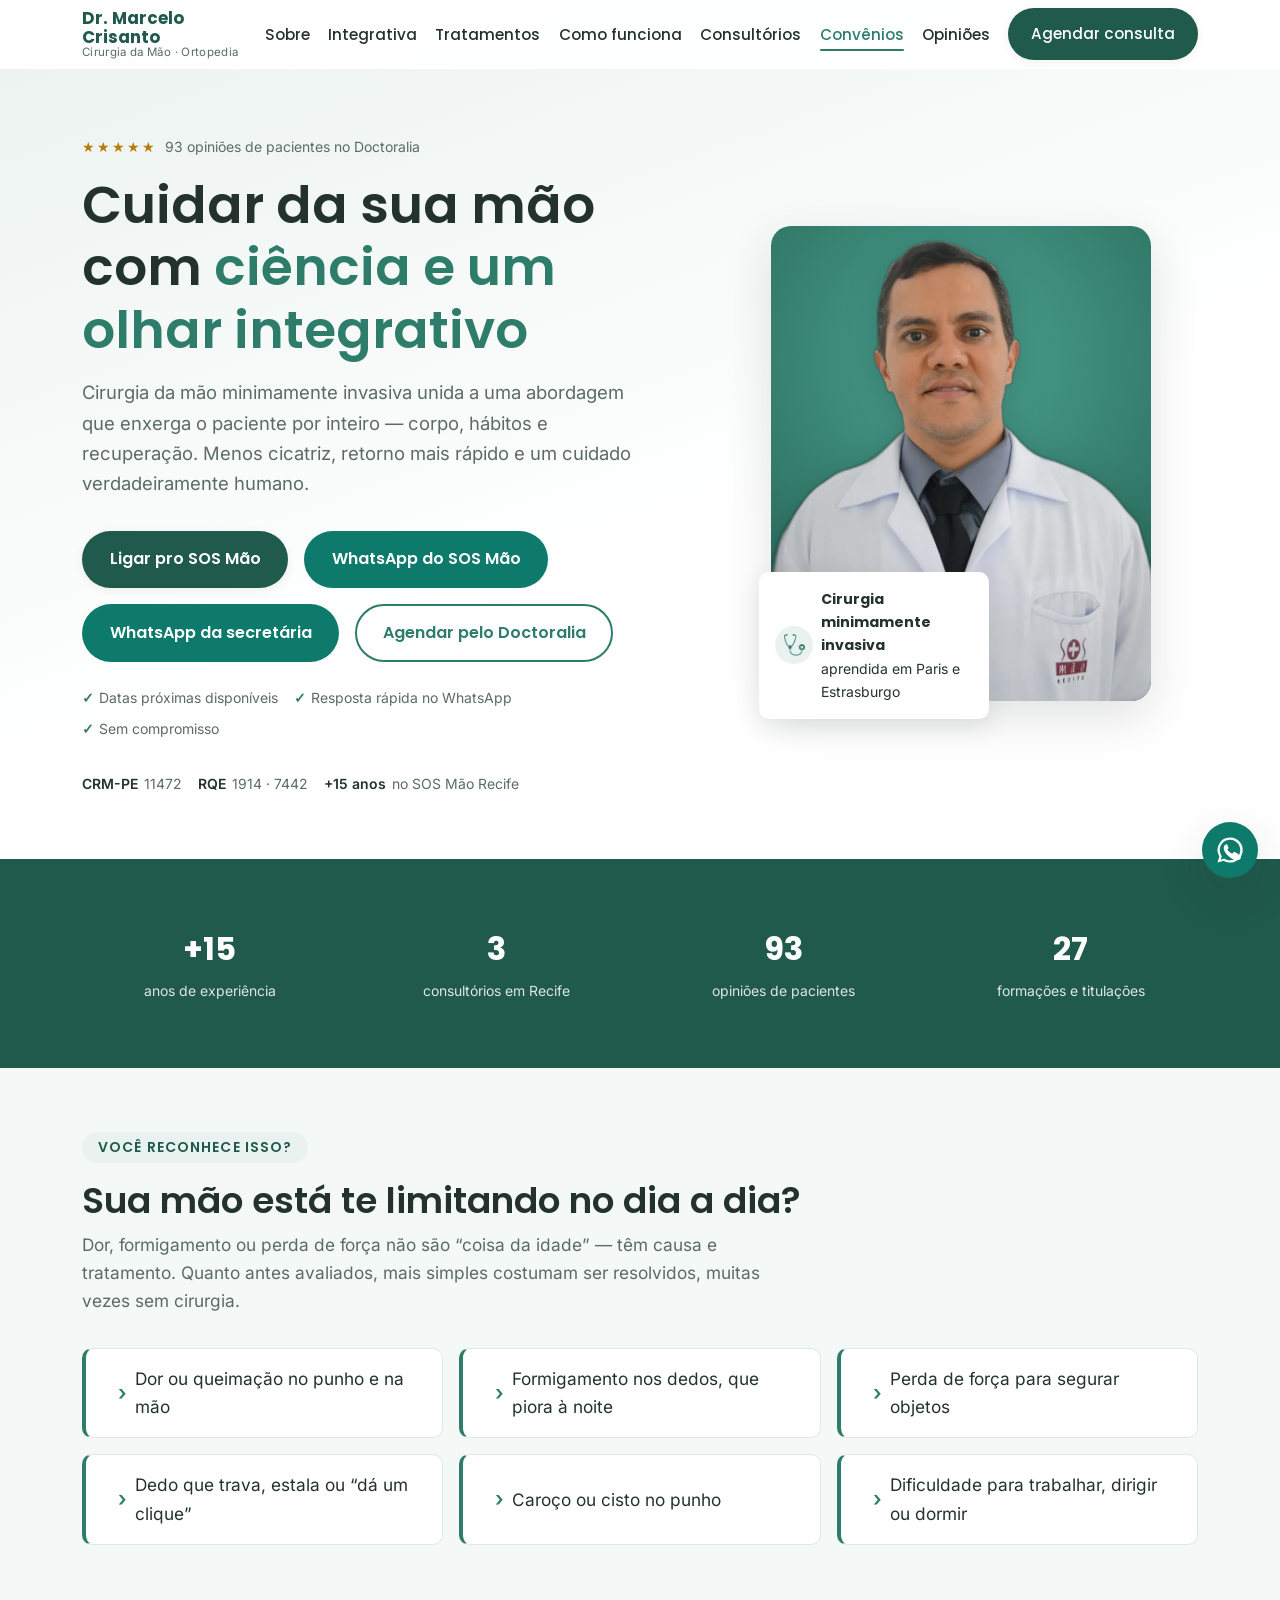
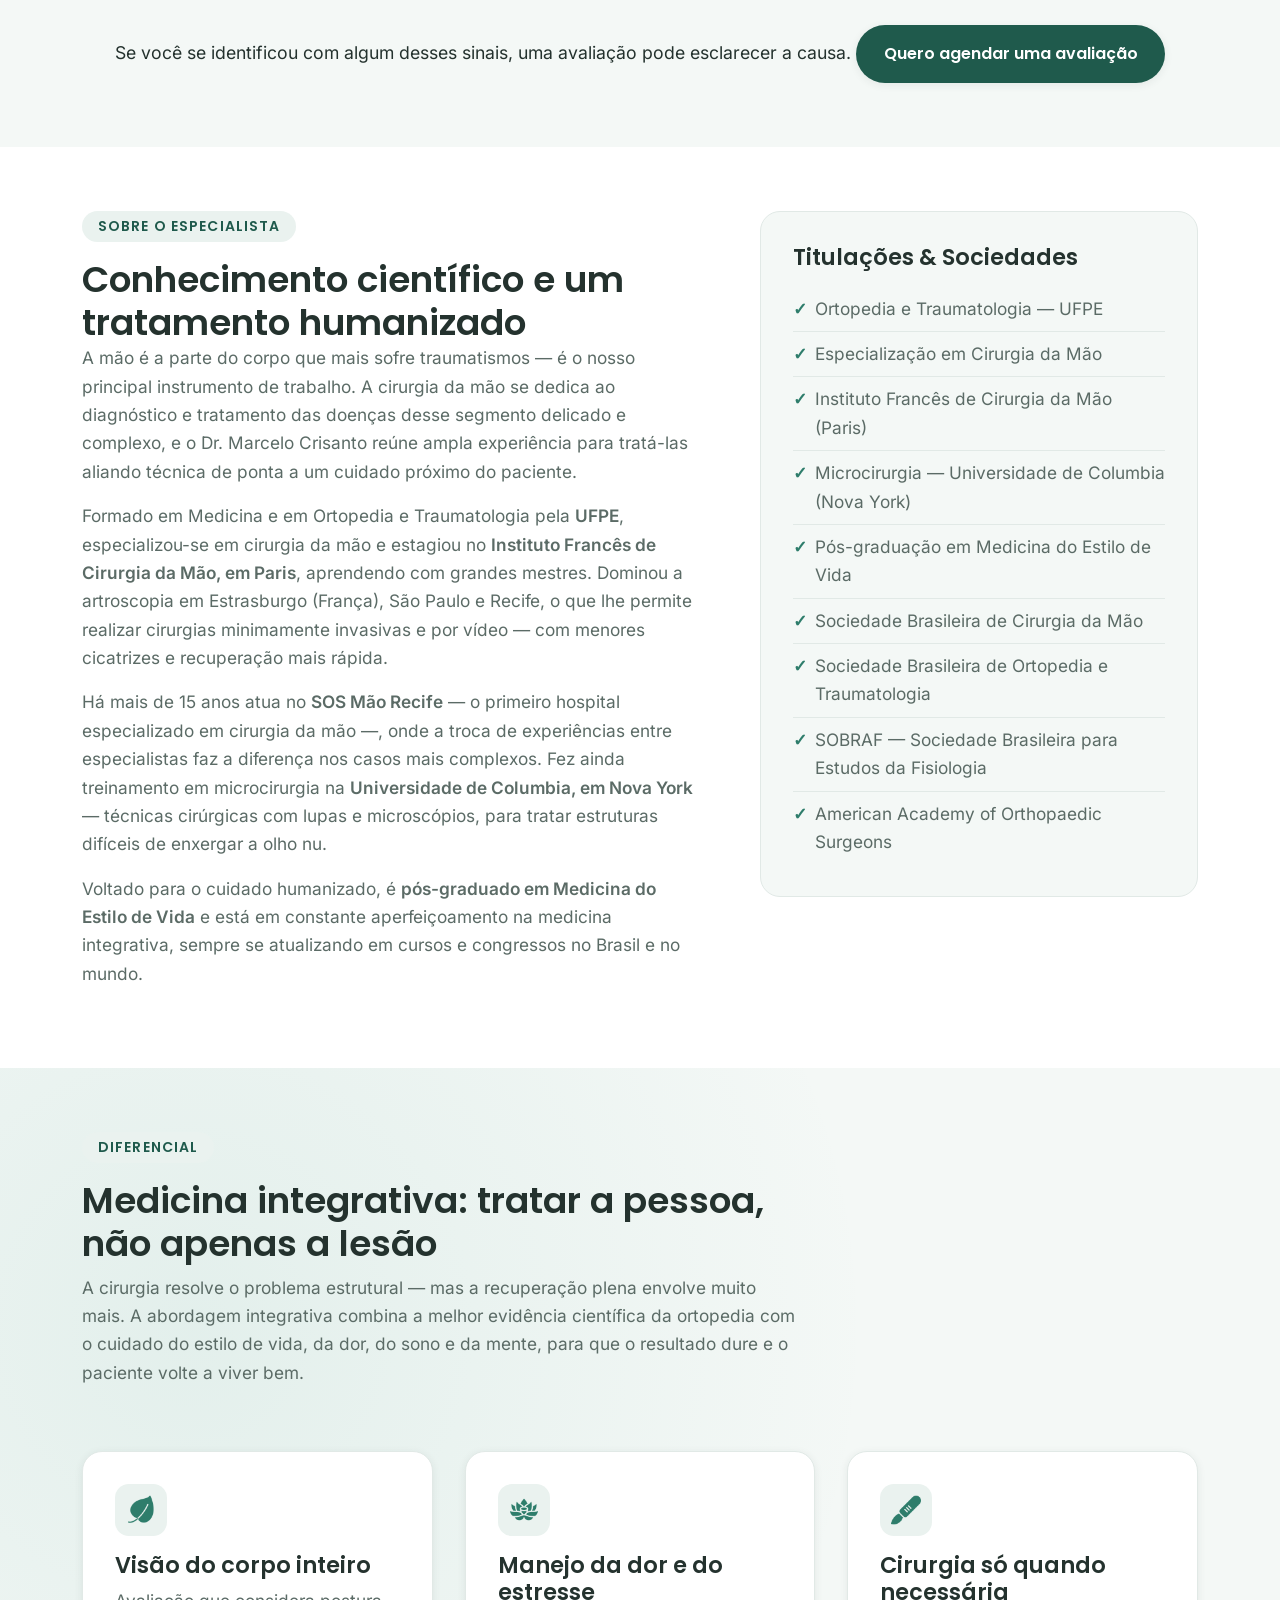
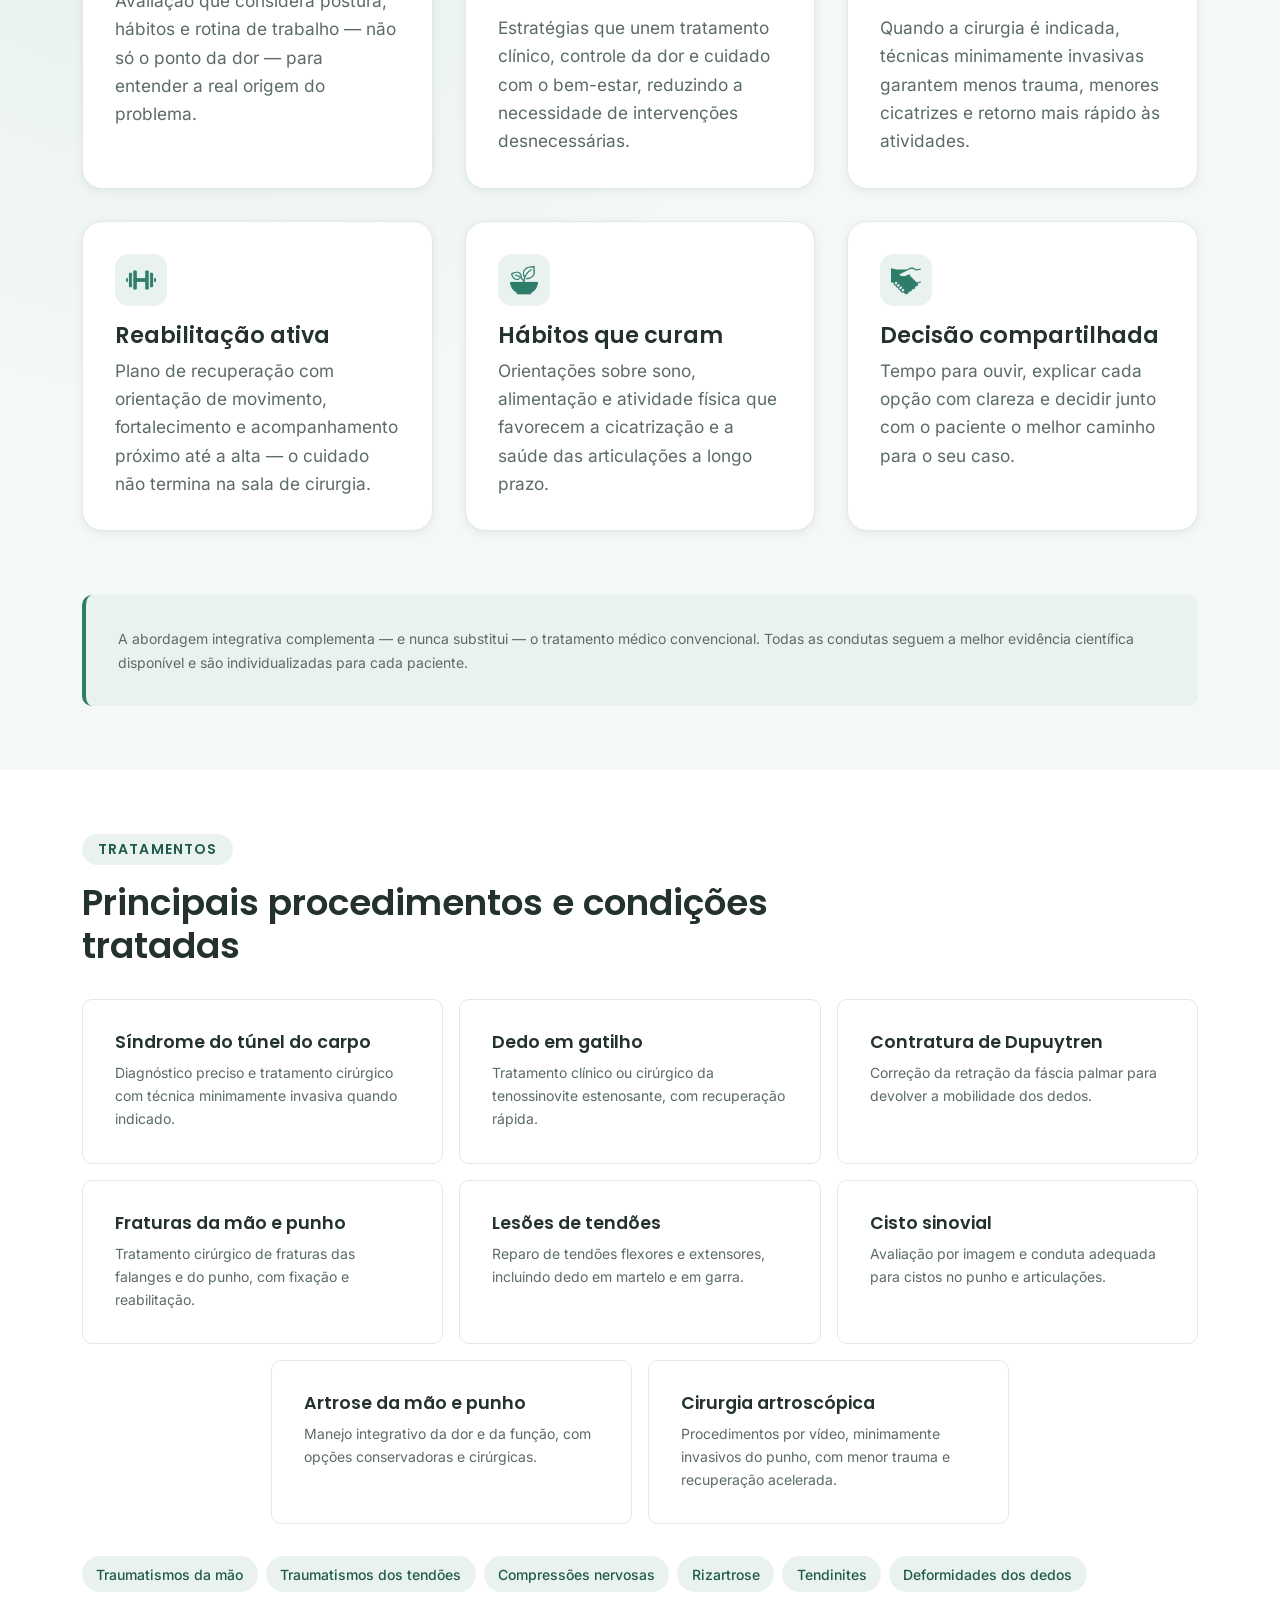
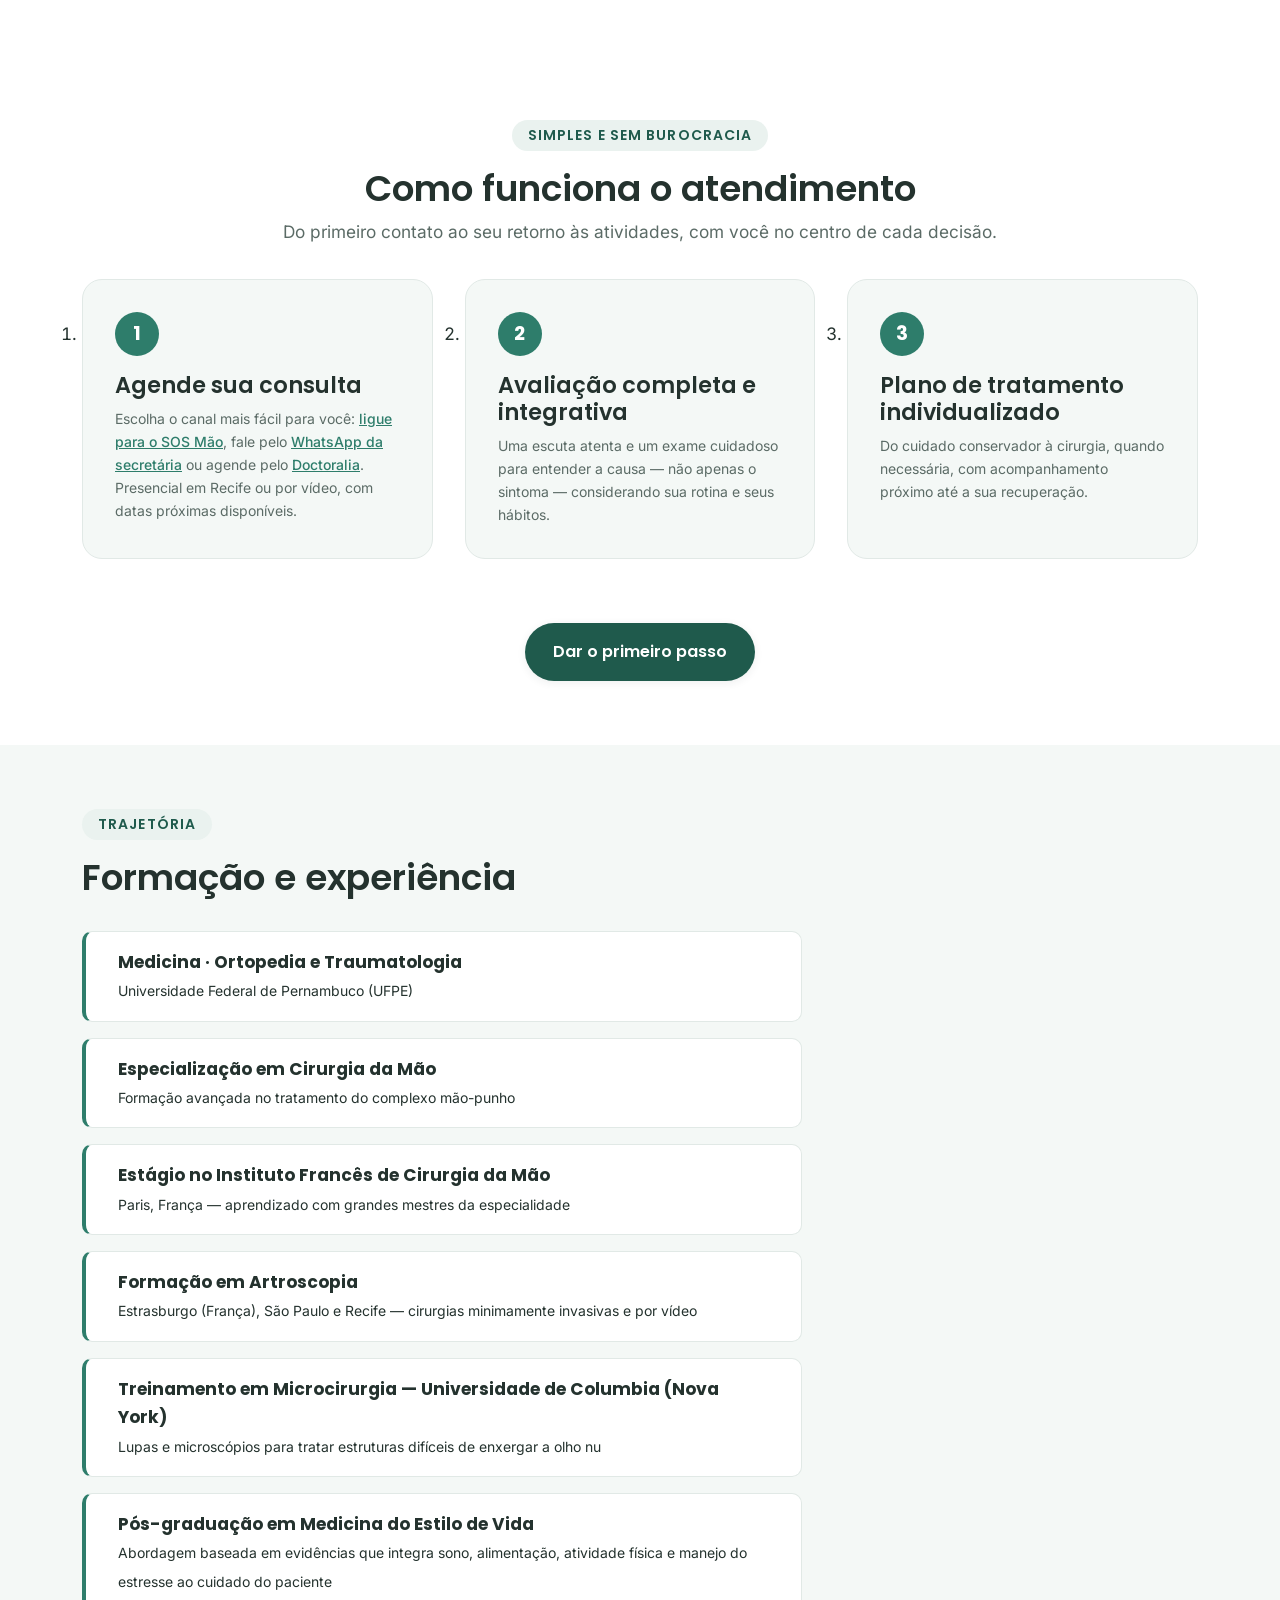
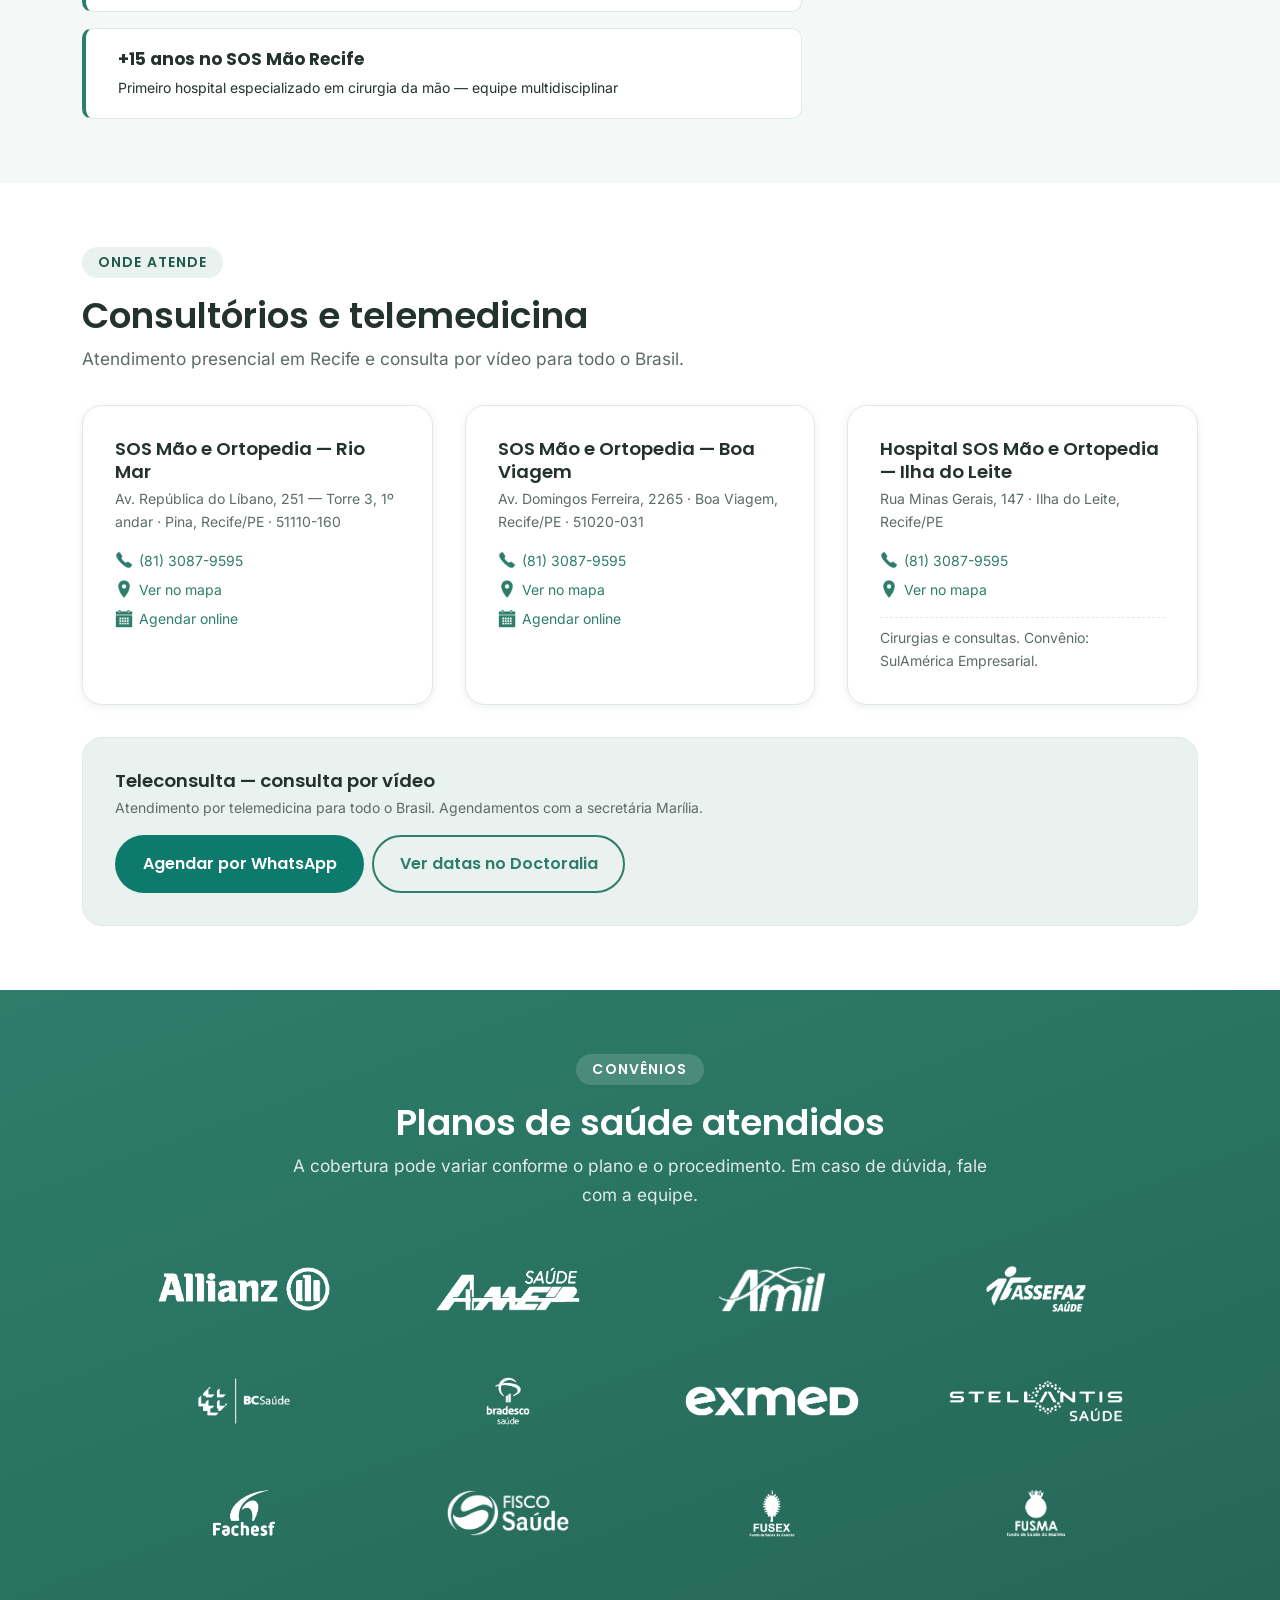
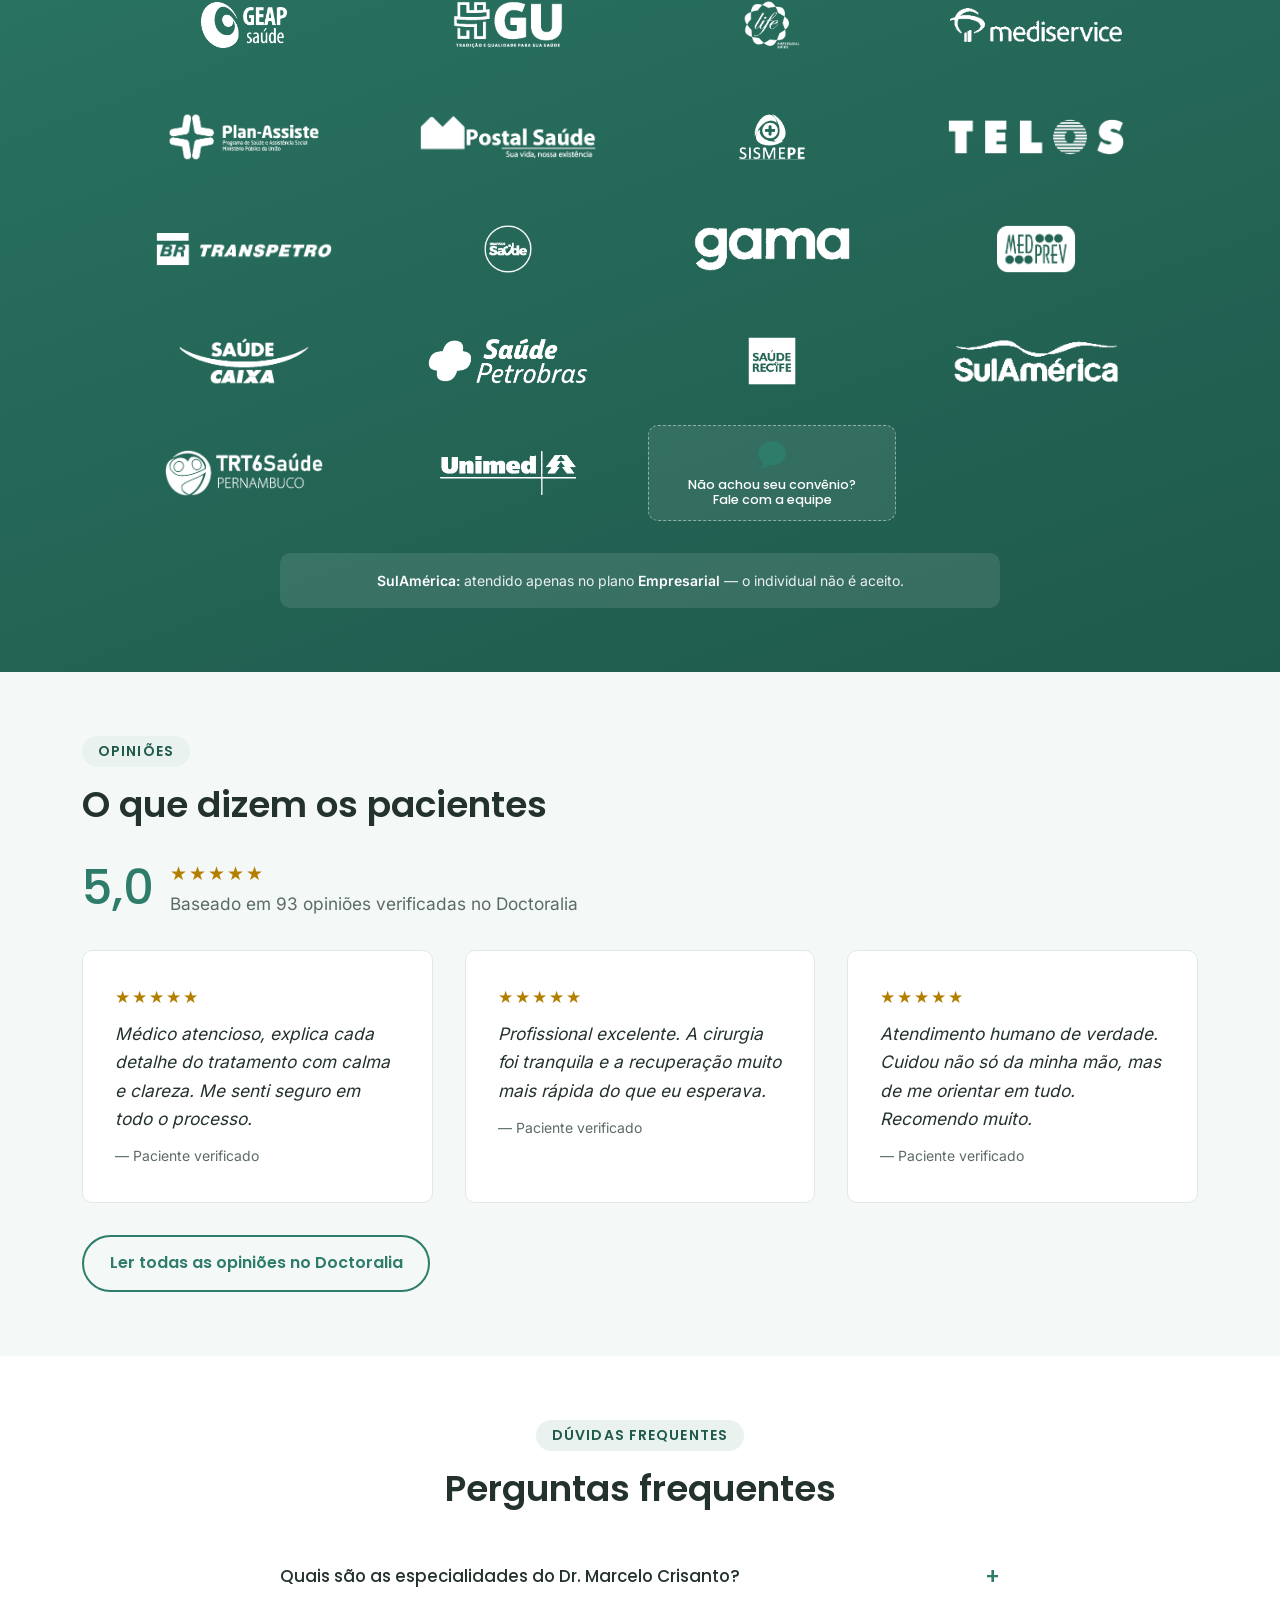
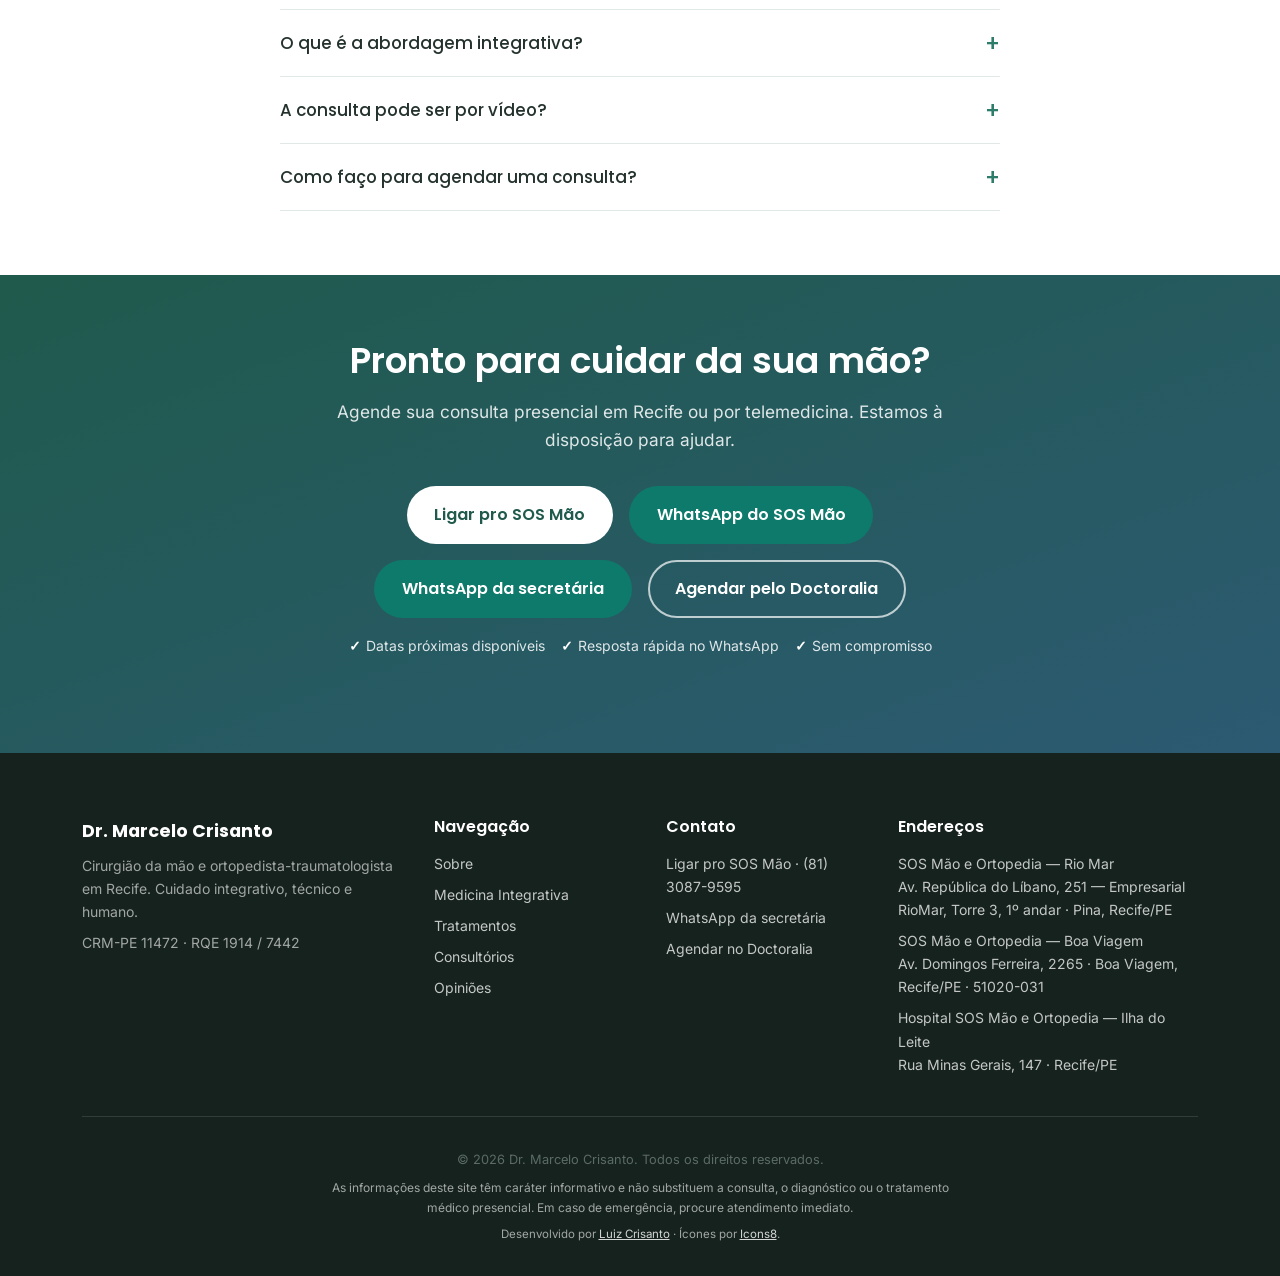
==== commit 3b360ea8: "ajeita convenios" ====
--- a/index.html
+++ b/index.html
@@ -126,6 +126,7 @@
         <li><a href="#servicos">Tratamentos</a></li>
         <li><a href="#como-funciona">Como funciona</a></li>
         <li><a href="#consultorios">Consultórios</a></li>
+        <li><a href="#convenios">Convênios</a></li>
         <li><a href="#opinioes">Opiniões</a></li>
         <li><a class="btn btn-primary" data-doctoralia href="#agendar">Agendar consulta</a></li>
       </ul>
@@ -151,9 +152,9 @@
             retorno mais rápido e um cuidado verdadeiramente humano.
           </p>
           <div class="hero__actions">
-            <a class="btn btn-whatsapp" data-wa href="#agendar">
-              Falar no WhatsApp
-            </a>
+            <a class="btn btn-primary" data-call-sos href="#">Ligar pro SOS Mão</a>
+            <a class="btn btn-whatsapp" data-wa-sos href="#" hidden>WhatsApp do SOS Mão</a>
+            <a class="btn btn-whatsapp" data-wa-sec href="#">WhatsApp da secretária</a>
             <a class="btn btn-outline" data-doctoralia href="#agendar">Agendar pelo Doctoralia</a>
           </div>
           <p class="reassure">
@@ -164,7 +165,7 @@
           <div class="hero__credentials">
             <span><strong>CRM-PE</strong> 11472</span>
             <span><strong>RQE</strong> 1914 · 7442</span>
-            <span><strong>+10 anos</strong> no SOS Mão Recife</span>
+            <span><strong>+15 anos</strong> no SOS Mão Recife</span>
           </div>
         </div>
 
@@ -188,7 +189,7 @@
     <!-- ============================ HIGHLIGHTS ============================ -->
     <section class="highlights" aria-label="Números e destaques">
       <div class="container">
-        <div class="stat reveal"><strong>+10</strong><span>anos de experiência</span></div>
+        <div class="stat reveal"><strong>+15</strong><span>anos de experiência</span></div>
         <div class="stat reveal"><strong>3</strong><span>consultórios em Recife</span></div>
         <div class="stat reveal"><strong>93</strong><span>opiniões de pacientes</span></div>
         <div class="stat reveal"><strong>27</strong><span>formações e titulações</span></div>
@@ -201,7 +202,7 @@
         <div class="section-head reveal">
           <span class="section-tag">Você reconhece isso?</span>
           <h2>Sua mão está te limitando no dia a dia?</h2>
-          <p>Dor, formigamento ou perda de força não são “coisa da idade” — têm causa e tratamento. Quanto antes avaliados, mais simples costuma ser resolver, muitas vezes sem cirurgia.</p>
+          <p>Dor, formigamento ou perda de força não são “coisa da idade” — têm causa e tratamento. Quanto antes avaliados, mais simples costumam ser resolvidos, muitas vezes sem cirurgia.</p>
         </div>
 
         <ul class="symptom-grid">
@@ -238,13 +239,21 @@
             especializou-se em cirurgia da mão e estagiou no <strong>Instituto Francês de
             Cirurgia da Mão, em Paris</strong>, aprendendo com grandes mestres. Dominou a
             artroscopia em Estrasburgo (França), São Paulo e Recife, o que lhe permite
-            realizar cirurgias minimamente invasivas — com menores cicatrizes e
-            recuperação mais rápida.
+            realizar cirurgias minimamente invasivas e por vídeo — com menores
+            cicatrizes e recuperação mais rápida.
           </p>
           <p>
-            Há mais de 10 anos atua no <strong>SOS Mão Recife</strong>, onde a troca de
-            experiências entre especialistas faz a diferença nos casos mais complexos.
-            Está sempre se atualizando em cursos e congressos no Brasil e no mundo.
+            Há mais de 15 anos atua no <strong>SOS Mão Recife</strong> — o primeiro
+            hospital especializado em cirurgia da mão —, onde a troca de experiências
+            entre especialistas faz a diferença nos casos mais complexos. Fez ainda
+            treinamento em microcirurgia na <strong>Universidade de Columbia, em Nova
+            York</strong> — técnicas cirúrgicas com lupas e microscópios, para tratar
+            estruturas difíceis de enxergar a olho nu.
+          </p>
+          <p>
+            Voltado para o cuidado humanizado, é <strong>pós-graduado em Medicina do
+            Estilo de Vida</strong> e está em constante aperfeiçoamento na medicina
+            integrativa, sempre se atualizando em cursos e congressos no Brasil e no mundo.
           </p>
         </div>
         <aside class="about__card reveal">
@@ -253,8 +262,11 @@
             <li>Ortopedia e Traumatologia — UFPE</li>
             <li>Especialização em Cirurgia da Mão</li>
             <li>Instituto Francês de Cirurgia da Mão (Paris)</li>
+            <li>Microcirurgia — Universidade de Columbia (Nova York)</li>
+            <li>Pós-graduação em Medicina do Estilo de Vida</li>
             <li>Sociedade Brasileira de Cirurgia da Mão</li>
             <li>Sociedade Brasileira de Ortopedia e Traumatologia</li>
+            <li>SOBRAF — Sociedade Brasileira para Estudos da Fisiologia</li>
             <li>American Academy of Orthopaedic Surgeons</li>
           </ul>
         </aside>
@@ -355,7 +367,7 @@
           </article>
           <article class="service-card reveal">
             <h3>Cirurgia artroscópica</h3>
-            <p>Procedimentos minimamente invasivos do punho, com menor trauma e recuperação acelerada.</p>
+            <p>Procedimentos por vídeo, minimamente invasivos do punho, com menor trauma e recuperação acelerada.</p>
           </article>
         </div>
 
@@ -383,7 +395,7 @@
           <li class="step reveal">
             <span class="step__num">1</span>
             <h3>Agende sua consulta</h3>
-            <p>Escolha o canal mais fácil para você: WhatsApp, telefone com a secretária ou o Doctoralia. Presencial em Recife ou por vídeo, com datas próximas disponíveis.</p>
+            <p>Escolha o canal mais fácil para você: <a data-call-sos href="#">ligue para o SOS Mão</a>, fale pelo <a data-wa-sec href="#">WhatsApp da secretária</a> ou agende pelo <a data-doctoralia href="#">Doctoralia</a>. Presencial em Recife ou por vídeo, com datas próximas disponíveis.</p>
           </li>
           <li class="step reveal">
             <span class="step__num">2</span>
@@ -393,7 +405,7 @@
           <li class="step reveal">
             <span class="step__num">3</span>
             <h3>Plano de tratamento individualizado</h3>
-            <p>Do cuidado conservador à cirurgia minimamente invasiva, quando necessária, com acompanhamento próximo até a sua recuperação.</p>
+            <p>Do cuidado conservador à cirurgia, quando necessária, com acompanhamento próximo até a sua recuperação.</p>
           </li>
         </ol>
 
@@ -425,11 +437,19 @@
           </div>
           <div class="timeline__item reveal">
             <strong>Formação em Artroscopia</strong>
-            <span>Estrasburgo (França), São Paulo e Recife — cirurgia minimamente invasiva</span>
+            <span>Estrasburgo (França), São Paulo e Recife — cirurgias minimamente invasivas e por vídeo</span>
           </div>
           <div class="timeline__item reveal">
-            <strong>+10 anos no SOS Mão Recife</strong>
-            <span>Atuação em equipe multidisciplinar de especialistas</span>
+            <strong>Treinamento em Microcirurgia — Universidade de Columbia (Nova York)</strong>
+            <span>Lupas e microscópios para tratar estruturas difíceis de enxergar a olho nu</span>
+          </div>
+          <div class="timeline__item reveal">
+            <strong>Pós-graduação em Medicina do Estilo de Vida</strong>
+            <span>Abordagem baseada em evidências que integra sono, alimentação, atividade física e manejo do estresse ao cuidado do paciente</span>
+          </div>
+          <div class="timeline__item reveal">
+            <strong>+15 anos no SOS Mão Recife</strong>
+            <span>Primeiro hospital especializado em cirurgia da mão — equipe multidisciplinar</span>
           </div>
         </div>
       </div>
@@ -466,14 +486,13 @@
           </article>
 
           <article class="location-card reveal">
-            <h3>SOS Mão — Casa Forte</h3>
-            <p class="addr">Rua 17 de Agosto, 209 · Casa Forte, Recife/PE · 52060-540</p>
+            <h3>Hospital SOS Mão e Ortopedia — Ilha do Leite</h3>
+            <p class="addr">Rua Minas Gerais, 147 · Ilha do Leite, Recife/PE</p>
             <div class="meta">
               <a data-tel href="#"><img src="assets/icons/telefone.png" alt="" width="18" height="18" loading="lazy">(81) 3087-9595</a>
-              <a href="https://wa.me/5581983084634?text=Ol%C3%A1!%20Gostaria%20de%20agendar%20uma%20consulta%20com%20o%20Dr.%20Marcelo%20Crisanto%20(unidade%20Casa%20Forte)." target="_blank" rel="noopener noreferrer"><img src="assets/icons/chat.png" alt="" width="18" height="18" loading="lazy">WhatsApp (81) 98308-4634</a>
-              <a href="https://www.google.com/maps/search/?api=1&query=Rua+17+de+Agosto+209+Casa+Forte+Recife" target="_blank" rel="noopener noreferrer"><img src="assets/icons/local.png" alt="" width="18" height="18" loading="lazy">Ver no mapa</a>
+              <a href="https://www.google.com/maps/search/?api=1&query=Rua+Minas+Gerais+147+Ilha+do+Leite+Recife" target="_blank" rel="noopener noreferrer"><img src="assets/icons/local.png" alt="" width="18" height="18" loading="lazy">Ver no mapa</a>
             </div>
-            <p class="location-card__note">Agendamento por telefone ou WhatsApp (sem agenda online neste endereço). Pagamento particular: dinheiro ou transferência.</p>
+            <p class="location-card__note">Cirurgias e consultas. Convênio: SulAmérica Empresarial.</p>
           </article>
         </div>
 
@@ -487,6 +506,60 @@
             <a class="btn btn-outline" data-doctoralia href="#">Ver datas no Doctoralia</a>
           </div>
         </div>
+      </div>
+    </section>
+
+    <!-- ============================ CONVÊNIOS / PLANOS ============================ -->
+    <section class="plans plans--dark" id="convenios" aria-label="Convênios e planos de saúde">
+      <div class="container">
+        <div class="section-head center reveal">
+          <span class="section-tag">Convênios</span>
+          <h2>Planos de saúde atendidos</h2>
+          <p>A cobertura pode variar conforme o plano e o procedimento. Em caso de dúvida, fale com a equipe.</p>
+        </div>
+
+        <ul class="plans__grid reveal">
+          <li class="plan-logo"><img src="assets/images/planos/allianz.png" alt="Allianz" loading="lazy"></li>
+          <li class="plan-logo"><img src="assets/images/planos/amep.png" alt="AMEPE Saúde" loading="lazy"></li>
+          <li class="plan-logo"><img src="assets/images/planos/amil.png" alt="Amil" loading="lazy"></li>
+          <li class="plan-logo"><img src="assets/images/planos/assefaz.png" alt="Assefaz Saúde" loading="lazy"></li>
+          <li class="plan-logo"><img src="assets/images/planos/bc-saude.png" alt="BC Saúde" loading="lazy"></li>
+          <li class="plan-logo"><img src="assets/images/planos/bradesco.png" alt="Bradesco Saúde" loading="lazy"></li>
+          <li class="plan-logo"><img src="assets/images/planos/exmed.png" alt="Exmed" loading="lazy"></li>
+          <li class="plan-logo"><img src="assets/images/planos/fca.png" alt="FCA / Stellantis" loading="lazy"></li>
+          <li class="plan-logo"><img src="assets/images/planos/fachesf.png" alt="Fachesf" loading="lazy"></li>
+          <li class="plan-logo"><img src="assets/images/planos/fisco.png" alt="Fisco Saúde" loading="lazy"></li>
+          <li class="plan-logo"><img src="assets/images/planos/fusex.png" alt="FUSEX" loading="lazy"></li>
+          <li class="plan-logo"><img src="assets/images/planos/fusma.png" alt="FUSMA" loading="lazy"></li>
+          <li class="plan-logo"><img src="assets/images/planos/geap.png" alt="GEAP Saúde" loading="lazy"></li>
+          <li class="plan-logo"><img src="assets/images/planos/hgu.png" alt="HGU" loading="lazy"></li>
+          <li class="plan-logo"><img src="assets/images/planos/life.png" alt="Life Empresarial" loading="lazy"></li>
+          <li class="plan-logo"><img src="assets/images/planos/mediservice.png" alt="Mediservice" loading="lazy"></li>
+          <li class="plan-logo"><img src="assets/images/planos/plan-assiste.png" alt="Plan-Assiste" loading="lazy"></li>
+          <li class="plan-logo"><img src="assets/images/planos/postal-saude.png" alt="Postal Saúde" loading="lazy"></li>
+          <li class="plan-logo"><img src="assets/images/planos/sismepe.png" alt="SISMEPE" loading="lazy"></li>
+          <li class="plan-logo"><img src="assets/images/planos/telos.png" alt="Telos" loading="lazy"></li>
+          <li class="plan-logo"><img src="assets/images/planos/transpetro.png" alt="Transpetro" loading="lazy"></li>
+          <li class="plan-logo"><img src="assets/images/planos/unafisco.png" alt="Unafisco" loading="lazy"></li>
+          <li class="plan-logo"><img src="assets/images/planos/gama.png" alt="Gama Saúde" loading="lazy"></li>
+          <li class="plan-logo"><img src="assets/images/planos/medprev.png" alt="Med Prev" loading="lazy"></li>
+          <li class="plan-logo"><img src="assets/images/planos/saude-caixa.png" alt="Saúde Caixa" loading="lazy"></li>
+          <li class="plan-logo"><img src="assets/images/planos/saude-petrobras.png" alt="Saúde Petrobras" loading="lazy"></li>
+          <li class="plan-logo"><img src="assets/images/planos/saude-recife.png" alt="Saúde Recife" loading="lazy"></li>
+          <li class="plan-logo"><img src="assets/images/planos/sulamerica.png" alt="SulAmérica Empresarial" loading="lazy"></li>
+          <li class="plan-logo"><img src="assets/images/planos/trt6.png" alt="TRT6 Saúde" loading="lazy"></li>
+          <li class="plan-logo"><img src="assets/images/planos/unimed.png" alt="Unimed" loading="lazy"></li>
+          <li class="plan-logo plan-logo--cta">
+            <a data-wa-sec href="#">
+              <img src="assets/icons/chat.png" alt="" width="28" height="28">
+              <span>Não achou seu convênio?<br>Fale com a equipe</span>
+            </a>
+          </li>
+        </ul>
+
+        <p class="plans__note reveal">
+          <strong>SulAmérica:</strong> atendido apenas no plano <strong>Empresarial</strong> — o individual não é aceito.
+        </p>
       </div>
     </section>
 
@@ -541,11 +614,11 @@
         <div class="faq__list">
           <div class="faq__item">
             <button class="faq__q" aria-expanded="false">Quais são as especialidades do Dr. Marcelo Crisanto?<span class="icon" aria-hidden="true">+</span></button>
-            <div class="faq__a"><p>Cirurgião da mão e ortopedista-traumatologista, com registro CRM-PE 11472 e títulos de especialista (RQE 1914 e 7442).</p></div>
+            <div class="faq__a"><p>Cirurgião da mão e ortopedista-traumatologista, com registro CRM-PE 11472 e títulos de especialista (RQE 1914 e 7442). Pós-graduado em medicina do estilo de vida.</p></div>
           </div>
           <div class="faq__item">
             <button class="faq__q" aria-expanded="false">O que é a abordagem integrativa?<span class="icon" aria-hidden="true">+</span></button>
-            <div class="faq__a"><p>É um cuidado que une a técnica cirúrgica de ponta ao olhar para o paciente como um todo — dor, hábitos, sono e reabilitação — sempre baseado em evidência científica e sem substituir o tratamento médico convencional.</p></div>
+            <div class="faq__a"><p>É um cuidado que une a técnica cirúrgica de ponta ao olhar para o paciente como um todo — dor, hábitos, alimentação, atividade física, sono e reabilitação — sempre baseado em evidência científica e sem substituir o tratamento médico convencional.</p></div>
           </div>
           <div class="faq__item">
             <button class="faq__q" aria-expanded="false">A consulta pode ser por vídeo?<span class="icon" aria-hidden="true">+</span></button>
@@ -553,7 +626,7 @@
           </div>
           <div class="faq__item">
             <button class="faq__q" aria-expanded="false">Como faço para agendar uma consulta?<span class="icon" aria-hidden="true">+</span></button>
-            <div class="faq__a"><p>Você pode agendar pelo WhatsApp, por telefone com a secretária ou diretamente pelo perfil no Doctoralia. Use os botões de agendamento nesta página.</p></div>
+            <div class="faq__a"><p>Você pode agendar <a data-call-sos href="#">ligando para o SOS Mão (81 3087-9595)</a>, pelo <a data-wa-sec href="#">WhatsApp da secretária</a> ou diretamente pelo <a data-doctoralia href="#">perfil no Doctoralia</a>. Use também os botões de agendamento nesta página.</p></div>
           </div>
         </div>
       </div>
@@ -565,8 +638,9 @@
         <h2>Pronto para cuidar da sua mão?</h2>
         <p>Agende sua consulta presencial em Recife ou por telemedicina. Estamos à disposição para ajudar.</p>
         <div class="cta__actions">
-          <a class="btn btn-whatsapp" data-wa href="#">Falar no WhatsApp</a>
-          <a class="btn btn-outline" data-tel href="#">Ligar para a secretária</a>
+          <a class="btn btn-light" data-call-sos href="#">Ligar pro SOS Mão</a>
+          <a class="btn btn-whatsapp" data-wa-sos href="#" hidden>WhatsApp do SOS Mão</a>
+          <a class="btn btn-whatsapp" data-wa-sec href="#">WhatsApp da secretária</a>
           <a class="btn btn-outline" data-doctoralia href="#">Agendar pelo Doctoralia</a>
         </div>
         <p class="reassure reassure--invert">
@@ -600,10 +674,18 @@
         <div>
           <h4>Contato</h4>
           <ul class="footer__links">
-            <li><a data-wa href="#">WhatsApp</a></li>
-            <li><a data-tel href="#">Telefone da secretária</a></li>
+            <li><a data-call-sos href="#">Ligar pro SOS Mão · (81) 3087-9595</a></li>
+            <li><a data-wa-sos href="#" hidden>WhatsApp do SOS Mão</a></li>
+            <li><a data-wa-sec href="#">WhatsApp da secretária</a></li>
             <li><a data-doctoralia href="#">Agendar no Doctoralia</a></li>
-            <li>Av. República do Líbano, 251 — Pina, Recife/PE</li>
+          </ul>
+        </div>
+        <div>
+          <h4>Endereços</h4>
+          <ul class="footer__links">
+            <li>SOS Mão e Ortopedia — Rio Mar<br>Av. República do Líbano, 251 — Empresarial RioMar, Torre 3, 1º andar · Pina, Recife/PE</li>
+            <li>SOS Mão e Ortopedia — Boa Viagem<br>Av. Domingos Ferreira, 2265 · Boa Viagem, Recife/PE · 51020-031</li>
+            <li>Hospital SOS Mão e Ortopedia — Ilha do Leite<br>Rua Minas Gerais, 147 · Recife/PE</li>
           </ul>
         </div>
       </div>
--- a/css/styles.min.css
+++ b/css/styles.min.css
@@ -1,5 +1,13 @@
 /* Dr. Marcelo Crisanto — CSS minificado. Fontes: variables.css, fonts.css, styles.css */
-:root{--primary-color:#2E7D6B;--primary-dark:#1F5A4C;--primary-light:#4CA391;--secondary-color:#2C5A72;--secondary-light:#4A7E99;--bg-color:#FFFFFF;--bg-alt:#F4F8F6;--bg-soft:#EAF2EF;--surface:#FFFFFF;--border-color:#E1E9E6;--text-color:#24322E;--text-muted:#5B6B66;--text-invert:#FFFFFF;--accent-color:#C9A24B;--whatsapp-color:#0E7A6B;--star-color:#B47E00;--font-primary:'Inter',-apple-system,BlinkMacSystemFont,'Segoe UI',sans-serif;--font-heading:'Poppins','Inter',sans-serif;--fs-hero:clamp(2rem,5vw,3.25rem);--fs-h2:clamp(1.6rem,3.5vw,2.25rem);--fs-h3:clamp(1.15rem,2vw,1.4rem);--fs-body:clamp(1rem,1.4vw,1.075rem);--fs-small:0.875rem;--spacing-xs:0.25rem;--spacing-sm:0.5rem;--spacing-md:1rem;--spacing-lg:2rem;--spacing-xl:4rem;--spacing-2xl:6rem;--max-width:1180px;--content-width:720px;--border-radius:10px;--border-radius-lg:20px;--border-radius-pill:999px;--shadow:0 2px 8px rgba(36,50,46,0.08);--shadow-md:0 8px 24px rgba(36,50,46,0.10);--shadow-lg:0 16px 48px rgba(36,50,46,0.14);--transition:0.25s ease;--transition-slow:0.45s ease;--z-header:100;--z-overlay:200}@font-face{font-family:'Inter';font-style:normal;font-weight:400;font-display:swap;src:url('../assets/fonts/inter-400.woff2') format('woff2')}@font-face{font-family:'Inter';font-style:normal;font-weight:500;font-display:swap;src:url('../assets/fonts/inter-500.woff2') format('woff2')}@font-face{font-family:'Inter';font-style:normal;font-weight:600;font-display:swap;src:url('../assets/fonts/inter-600.woff2') format('woff2')}@font-face{font-family:'Poppins';font-style:normal;font-weight:500;font-display:swap;src:url('../assets/fonts/poppins-500.woff2') format('woff2')}@font-face{font-family:'Poppins';font-style:normal;font-weight:600;font-display:swap;src:url('../assets/fonts/poppins-600.woff2') format('woff2')}@font-face{font-family:'Poppins';font-style:normal;font-weight:700;font-display:swap;src:url('../assets/fonts/poppins-700.woff2') format('woff2')}*,*::before,*::after{box-sizing:border-box}*{margin:0;padding:0}html{scroll-behavior:smooth;scroll-padding-top:80px}body{font-family:var(--font-primary);font-size:var(--fs-body);line-height:1.65;color:var(--text-color);background:var(--bg-color);-webkit-font-smoothing:antialiased;overflow-x:hidden}h1,h2,h3,h4{font-family:var(--font-heading);font-weight:600;line-height:1.2;color:var(--text-color)}h2{font-size:var(--fs-h2)}h3{font-size:var(--fs-h3)}p{color:var(--text-muted)}a{color:var(--primary-color);text-decoration:none;transition:color var(--transition)}a:hover{color:var(--primary-dark)}img{max-width:100%;height:auto;display:block}ul{list-style:none}section{padding:var(--spacing-xl) 0}.container{width:100%;max-width:var(--max-width);margin:0 auto;padding:0 var(--spacing-lg)}.section-tag{display:inline-block;font-family:var(--font-heading);font-size:var(--fs-small);font-weight:600;letter-spacing:0.08em;text-transform:uppercase;color:var(--primary-dark);background:var(--bg-soft);padding:var(--spacing-xs) var(--spacing-md);border-radius:var(--border-radius-pill);margin-bottom:var(--spacing-md)}.section-head{max-width:var(--content-width);margin-bottom:var(--spacing-lg)}.section-head.center{margin-left:auto;margin-right:auto;text-align:center}.section-head p{margin-top:var(--spacing-sm)}.btn{display:inline-flex;align-items:center;justify-content:center;gap:var(--spacing-sm);font-family:var(--font-heading);font-weight:600;font-size:1rem;padding:0.85rem 1.6rem;border-radius:var(--border-radius-pill);border:2px solid transparent;cursor:pointer;transition:transform var(--transition),background var(--transition),box-shadow var(--transition);text-align:center;white-space:nowrap}.btn:hover{transform:translateY(-2px)}.btn-primary{background:var(--primary-dark);color:#fff;box-shadow:var(--shadow)}.btn-primary:hover{background:#153F34;color:#fff;box-shadow:var(--shadow-md)}.btn-outline{background:transparent;color:var(--primary-color);border-color:var(--primary-color)}.btn-outline:hover{background:var(--primary-color);color:var(--text-invert)}.btn-whatsapp{background:var(--whatsapp-color);color:#fff}.btn-whatsapp:hover{background:#0B6353;color:#fff}.header{position:fixed;top:0;left:0;right:0;z-index:var(--z-header);background:rgba(255,255,255,0.92);backdrop-filter:blur(10px);border-bottom:1px solid transparent;transition:box-shadow var(--transition),border-color var(--transition)}.header.scrolled{box-shadow:var(--shadow);border-color:var(--border-color)}.nav{display:flex;align-items:center;justify-content:space-between;height:68px}.nav__brand{display:flex;flex-direction:column;line-height:1.1}.nav__brand strong{font-family:var(--font-heading);font-size:1.05rem;color:var(--primary-dark)}.nav__brand span{font-size:0.72rem;color:var(--text-muted);letter-spacing:0.03em}.nav__menu{position:fixed;inset:0 0 0 auto;width:min(80%,320px);background:var(--bg-color);flex-direction:column;justify-content:center;gap:var(--spacing-lg);padding:var(--spacing-xl);transform:translateX(100%);transition:transform var(--transition-slow);box-shadow:var(--shadow-lg);display:flex}.nav__menu.open{transform:translateX(0)}.nav__menu a{color:var(--text-color);font-family:var(--font-heading);font-weight:500;position:relative;white-space:nowrap}.nav__menu a:hover{color:var(--primary-color)}.nav__menu a.active{color:var(--primary-color)}.nav__menu a.active::after{content:'';position:absolute;left:0;right:0;bottom:-6px;height:2px;background:var(--primary-color);border-radius:2px}.nav__menu .btn{margin-top:var(--spacing-sm)}.nav__toggle{display:flex;flex-direction:column;justify-content:center;gap:5px;width:40px;height:40px;background:none;border:none;cursor:pointer;z-index:var(--z-overlay)}.nav__toggle span{display:block;height:2px;width:24px;background:var(--text-color);border-radius:2px;transition:transform var(--transition),opacity var(--transition)}.nav__toggle.open span:nth-child(1){transform:translateY(7px) rotate(45deg)}.nav__toggle.open span:nth-child(2){opacity:0}.nav__toggle.open span:nth-child(3){transform:translateY(-7px) rotate(-45deg)}.nav__overlay{position:fixed;inset:0;background:rgba(36,50,46,0.4);opacity:0;visibility:hidden;transition:opacity var(--transition);z-index:var(--z-header)}.nav__overlay.show{opacity:1;visibility:visible}.hero{padding-top:calc(68px + var(--spacing-xl));background:linear-gradient(160deg,var(--bg-soft) 0%,var(--bg-color) 60%);position:relative;overflow:hidden}.hero__grid{display:grid;gap:var(--spacing-xl);align-items:center}.hero__rating{display:inline-flex;align-items:center;gap:var(--spacing-sm);font-size:var(--fs-small);color:var(--text-muted);margin-bottom:var(--spacing-md)}.hero__rating .stars{color:var(--star-color);letter-spacing:2px}.hero h1{font-size:var(--fs-hero);margin-bottom:var(--spacing-md)}.hero h1 .highlight{color:var(--primary-color)}.hero__lead{font-size:1.15rem;margin-bottom:var(--spacing-lg);max-width:46ch}.hero__actions{display:flex;flex-wrap:wrap;gap:var(--spacing-md);margin-bottom:var(--spacing-lg)}.hero__credentials{display:flex;flex-wrap:wrap;gap:var(--spacing-md);font-size:var(--fs-small);color:var(--text-muted)}.hero__credentials span{display:inline-flex;align-items:center;gap:6px}.hero__credentials strong{color:var(--text-color)}.hero__figure{position:relative;justify-self:center;width:100%;max-width:380px}.hero__photo{width:100%;aspect-ratio:4 / 5;border-radius:var(--border-radius-lg);background:linear-gradient(160deg,var(--primary-light),var(--secondary-color));display:flex;align-items:center;justify-content:center;color:rgba(255,255,255,0.85);font-family:var(--font-heading);box-shadow:var(--shadow-lg);object-fit:cover;object-position:center top;text-align:center;padding:var(--spacing-lg)}.hero__badge{position:absolute;bottom:-18px;left:-12px;background:var(--surface);border-radius:var(--border-radius);box-shadow:var(--shadow-md);padding:var(--spacing-md) var(--spacing-md);display:flex;align-items:center;gap:var(--spacing-sm);font-size:var(--fs-small);max-width:230px}.hero__badge .dot{width:38px;height:38px;flex:none;border-radius:50%;background:var(--bg-soft);display:grid;place-items:center}.hero__badge .dot img{display:block;width:22px;height:22px}.hero__badge strong{display:block;color:var(--text-color);font-family:var(--font-heading)}.highlights{background:var(--primary-dark);color:var(--text-invert)}.highlights .container{display:grid;gap:var(--spacing-lg);text-align:center}.highlights .stat strong{display:block;font-family:var(--font-heading);font-size:2rem}.highlights .stat span{font-size:var(--fs-small);opacity:0.85}.about{background:var(--bg-color)}.about__grid{display:grid;gap:var(--spacing-xl);align-items:start}.about__text p{margin-bottom:var(--spacing-md)}.about__card{background:var(--bg-alt);border:1px solid var(--border-color);border-radius:var(--border-radius-lg);padding:var(--spacing-lg)}.about__card h3{margin-bottom:var(--spacing-md)}.about__list li{display:flex;gap:var(--spacing-sm);padding:var(--spacing-sm) 0;border-bottom:1px solid var(--border-color);color:var(--text-muted)}.about__list li:last-child{border-bottom:none}.about__list li::before{content:'✓';color:var(--primary-color);font-weight:700}.integrative{background:radial-gradient(circle at 15% 20%,rgba(76,163,145,0.10),transparent 45%),var(--bg-alt)}.integrative__intro{max-width:var(--content-width);margin-bottom:var(--spacing-xl)}.integrative__pillars{display:grid;gap:var(--spacing-lg)}.pillar{background:var(--surface);border:1px solid var(--border-color);border-radius:var(--border-radius-lg);padding:var(--spacing-lg);box-shadow:var(--shadow);transition:transform var(--transition),box-shadow var(--transition)}.pillar:hover{transform:translateY(-4px);box-shadow:var(--shadow-md)}.pillar__icon{width:52px;height:52px;border-radius:14px;background:var(--bg-soft);display:grid;place-items:center;margin-bottom:var(--spacing-md)}.pillar__icon img{display:block;width:30px;height:30px}.pillar h3{margin-bottom:var(--spacing-sm)}.integrative__note{margin-top:var(--spacing-xl);padding:var(--spacing-lg);border-left:4px solid var(--primary-color);background:var(--bg-soft);border-radius:var(--border-radius);font-size:var(--fs-small)}.services{background:var(--bg-color)}.cards-grid{display:grid;gap:var(--spacing-md)}.service-card{background:var(--surface);border:1px solid var(--border-color);border-radius:var(--border-radius);padding:var(--spacing-lg);transition:border-color var(--transition),transform var(--transition)}.service-card:hover{border-color:var(--primary-light);transform:translateY(-3px)}.service-card h3{font-size:1.1rem;margin-bottom:var(--spacing-sm)}.service-card p{font-size:var(--fs-small)}.chips{display:flex;flex-wrap:wrap;gap:var(--spacing-sm);margin-top:var(--spacing-lg)}.chip{background:var(--bg-soft);color:var(--primary-dark);padding:0.4rem 0.9rem;border-radius:var(--border-radius-pill);font-size:var(--fs-small);font-weight:500}.symptoms{background:var(--bg-alt)}.symptom-grid{display:grid;gap:var(--spacing-md)}.symptom{background:var(--surface);border:1px solid var(--border-color);border-left:4px solid var(--primary-color);border-radius:var(--border-radius);padding:var(--spacing-md) var(--spacing-lg);color:var(--text-color);display:flex;align-items:center;gap:var(--spacing-sm)}.symptom::before{content:'›';color:var(--primary-color);font-weight:700;font-size:1.3rem;line-height:1}.symptoms__cta{margin-top:var(--spacing-xl);text-align:center;color:var(--text-color);font-size:1.1rem}.symptoms__cta .btn{display:inline-flex;margin-top:var(--spacing-md)}.steps{background:var(--bg-color)}.steps__grid{display:grid;gap:var(--spacing-lg)}.step{background:var(--bg-alt);border:1px solid var(--border-color);border-radius:var(--border-radius-lg);padding:var(--spacing-lg);position:relative}.step__num{display:inline-grid;place-items:center;width:44px;height:44px;border-radius:50%;background:var(--primary-color);color:#fff;font-family:var(--font-heading);font-weight:700;font-size:1.2rem;margin-bottom:var(--spacing-md)}.step h3{margin-bottom:var(--spacing-sm)}.step p{font-size:var(--fs-small)}.steps__cta{margin-top:var(--spacing-xl);text-align:center}.education{background:var(--bg-alt)}.timeline{display:grid;gap:var(--spacing-md);max-width:var(--content-width)}.timeline__item{background:var(--surface);border:1px solid var(--border-color);border-left:4px solid var(--primary-color);border-radius:var(--border-radius);padding:var(--spacing-md) var(--spacing-lg)}.timeline__item strong{display:block;color:var(--text-color);font-family:var(--font-heading)}.timeline__item span{font-size:var(--fs-small)}.locations{background:var(--bg-color)}.location-card{background:var(--surface);border:1px solid var(--border-color);border-radius:var(--border-radius-lg);padding:var(--spacing-lg);box-shadow:var(--shadow)}.location-card h3{font-size:1.15rem;margin-bottom:var(--spacing-xs)}.location-card .addr{font-size:var(--fs-small);margin-bottom:var(--spacing-md)}.location-card .meta{display:flex;flex-direction:column;gap:6px;font-size:var(--fs-small)}.location-card .meta a{display:inline-flex;align-items:center;gap:6px}.location-card .meta a img{flex:none;width:18px;height:18px}.reviews{background:var(--bg-alt)}.reviews__score{display:flex;align-items:center;gap:var(--spacing-md);margin-bottom:var(--spacing-lg)}.reviews__score .num{font-family:var(--font-heading);font-size:3rem;color:var(--primary-color);line-height:1}.reviews__score .stars{color:var(--star-color);font-size:1.2rem;letter-spacing:2px}.review-card{background:var(--surface);border:1px solid var(--border-color);border-radius:var(--border-radius);padding:var(--spacing-lg)}.review-card .stars{color:var(--star-color);letter-spacing:2px;margin-bottom:var(--spacing-sm)}.review-card blockquote{color:var(--text-color);font-style:italic;margin-bottom:var(--spacing-sm)}.review-card cite{font-size:var(--fs-small);color:var(--text-muted);font-style:normal}.faq{background:var(--bg-color)}.faq__list{max-width:var(--content-width);margin:0 auto}.faq__item{border-bottom:1px solid var(--border-color)}.faq__q{width:100%;background:none;border:none;cursor:pointer;display:flex;justify-content:space-between;align-items:center;gap:var(--spacing-md);padding:var(--spacing-md) 0;font-family:var(--font-heading);font-weight:500;font-size:1.05rem;color:var(--text-color);text-align:left}.faq__q .icon{flex:none;transition:transform var(--transition);color:var(--primary-color);font-size:1.4rem}.faq__item.open .faq__q .icon{transform:rotate(45deg)}.faq__a{max-height:0;overflow:hidden;transition:max-height var(--transition-slow)}.faq__a p{padding-bottom:var(--spacing-md)}.cta{background:linear-gradient(160deg,var(--primary-dark),var(--secondary-color));color:var(--text-invert)}.cta .container{text-align:center;max-width:var(--content-width)}.cta h2{color:var(--text-invert)}.cta p{color:rgba(255,255,255,0.85);margin:var(--spacing-md) 0 var(--spacing-lg)}.cta__actions{display:flex;flex-wrap:wrap;gap:var(--spacing-md);justify-content:center}.cta__actions .btn-outline{color:#fff;border-color:rgba(255,255,255,0.7)}.cta__actions .btn-outline:hover{background:#fff;color:var(--primary-dark)}.footer{background:#16221E;color:rgba(255,255,255,0.75);padding:var(--spacing-xl) 0 var(--spacing-lg)}.footer__grid{display:grid;gap:var(--spacing-lg);margin-bottom:var(--spacing-lg)}.footer h4{color:#fff;margin-bottom:var(--spacing-md);font-size:1rem}.footer a{color:rgba(255,255,255,0.75)}.footer a:hover{color:#fff}.footer__links li{margin-bottom:var(--spacing-sm);font-size:var(--fs-small)}.footer__brand strong{color:#fff;font-family:var(--font-heading);font-size:1.1rem}.footer__brand p{color:rgba(255,255,255,0.6);font-size:var(--fs-small);margin-top:var(--spacing-sm)}.footer__bottom{border-top:1px solid rgba(255,255,255,0.12);padding-top:var(--spacing-lg);font-size:0.8rem;color:rgba(255,255,255,0.55);text-align:center}.footer__disclaimer{font-size:0.75rem;color:rgba(255,255,255,0.6);margin-top:var(--spacing-sm);max-width:640px;margin-inline:auto}.footer__credits{font-size:0.72rem;color:rgba(255,255,255,0.6);margin-top:var(--spacing-sm)}.footer__credits a{color:rgba(255,255,255,0.82);text-decoration:underline}.wa-float{position:fixed;bottom:22px;right:22px;z-index:var(--z-header);width:56px;height:56px;border-radius:50%;background:var(--whatsapp-color);color:#fff;display:grid;place-items:center;box-shadow:var(--shadow-lg);transition:transform var(--transition)}.wa-float:hover{transform:scale(1.08);color:#fff}.wa-float svg{width:30px;height:30px}.to-top{position:fixed;bottom:88px;right:24px;z-index:var(--z-header);width:46px;height:46px;border-radius:50%;background:var(--surface);color:var(--primary-color);border:1px solid var(--border-color);cursor:pointer;display:grid;place-items:center;box-shadow:var(--shadow-md);transition:transform var(--transition),background var(--transition)}.to-top[hidden]{display:none}.to-top:hover{transform:translateY(-3px);background:var(--bg-soft)}.to-top svg{width:22px;height:22px}.reveal{opacity:0;transform:translateY(24px);transition:opacity 0.6s ease,transform 0.6s ease}.reveal.visible{opacity:1;transform:none}.visually-hidden{position:absolute;width:1px;height:1px;overflow:hidden;clip:rect(0 0 0 0);white-space:nowrap}.skip-link{position:absolute;left:-999px;top:0;background:var(--primary-color);color:#fff;padding:var(--spacing-sm) var(--spacing-md);z-index:var(--z-overlay)}.skip-link:focus{left:var(--spacing-sm)}:focus-visible{outline:3px solid var(--secondary-light);outline-offset:2px}@media (min-width:600px){.highlights .container{grid-template-columns:repeat(4,1fr)}.cards-grid{grid-template-columns:repeat(2,1fr)}.integrative__pillars{grid-template-columns:repeat(2,1fr)}.symptom-grid{grid-template-columns:repeat(2,1fr)}.footer__grid{grid-template-columns:1.4fr 1fr 1fr}}@media (min-width:900px){.hero__grid{grid-template-columns:1.1fr 0.9fr}.about__grid{grid-template-columns:1.4fr 1fr}.integrative__pillars{grid-template-columns:repeat(3,1fr)}.cards-grid{grid-template-columns:repeat(3,1fr)}.symptom-grid{grid-template-columns:repeat(3,1fr)}.steps__grid{grid-template-columns:repeat(3,1fr)}.locations__grid{display:grid;grid-template-columns:repeat(3,1fr);gap:var(--spacing-lg)}.reviews__grid{display:grid;grid-template-columns:repeat(3,1fr);gap:var(--spacing-lg)}}@media (max-width:899px){.locations__grid{display:grid;gap:var(--spacing-lg)}.reviews__grid{display:grid;gap:var(--spacing-lg)}}@media (min-width:1100px){.nav__toggle{display:none}.nav__menu{position:static;inset:auto;width:auto;flex-direction:row;align-items:center;padding:0;transform:none;box-shadow:none;background:none;gap:1.35rem}.nav__menu a{font-size:0.95rem}.nav__menu .btn{margin-top:0;padding:0.7rem 1.3rem}.nav__overlay{display:none}}@media (prefers-reduced-motion:reduce){*{animation:none!important;transition:none!important;scroll-behavior:auto!important}.reveal{opacity:1;transform:none}}.hero__portrait{width:100%;aspect-ratio:4/5;border-radius:var(--border-radius-lg);background:radial-gradient(circle at 50% 28%,var(--primary-light),var(--primary-dark));box-shadow:var(--shadow-lg);overflow:hidden;display:flex;align-items:flex-end;justify-content:center}.hero__portrait img{width:100%;height:100%;object-fit:contain;object-position:center bottom;filter:drop-shadow(0 8px 16px rgba(0,0,0,.18))}
+:root{--primary-color:#2E7D6B;--primary-dark:#1F5A4C;--primary-light:#4CA391;--secondary-color:#2C5A72;--secondary-light:#4A7E99;--bg-color:#FFFFFF;--bg-alt:#F4F8F6;--bg-soft:#EAF2EF;--surface:#FFFFFF;--border-color:#E1E9E6;--text-color:#24322E;--text-muted:#5B6B66;--text-invert:#FFFFFF;--accent-color:#C9A24B;--whatsapp-color:#0E7A6B;--star-color:#B47E00;--font-primary:'Inter',-apple-system,BlinkMacSystemFont,'Segoe UI',sans-serif;--font-heading:'Poppins','Inter',sans-serif;--fs-hero:clamp(2rem,5vw,3.25rem);--fs-h2:clamp(1.6rem,3.5vw,2.25rem);--fs-h3:clamp(1.15rem,2vw,1.4rem);--fs-body:clamp(1rem,1.4vw,1.075rem);--fs-small:0.875rem;--spacing-xs:0.25rem;--spacing-sm:0.5rem;--spacing-md:1rem;--spacing-lg:2rem;--spacing-xl:4rem;--spacing-2xl:6rem;--max-width:1180px;--content-width:720px;--border-radius:10px;--border-radius-lg:20px;--border-radius-pill:999px;--shadow:0 2px 8px rgba(36,50,46,0.08);--shadow-md:0 8px 24px rgba(36,50,46,0.10);--shadow-lg:0 16px 48px rgba(36,50,46,0.14);--transition:0.25s ease;--transition-slow:0.45s ease;--z-header:100;--z-overlay:200}@font-face{font-family:'Inter';font-style:normal;font-weight:400;font-display:swap;src:url('../assets/fonts/inter-400.woff2') format('woff2')}@font-face{font-family:'Inter';font-style:normal;font-weight:500;font-display:swap;src:url('../assets/fonts/inter-500.woff2') format('woff2')}@font-face{font-family:'Inter';font-style:normal;font-weight:600;font-display:swap;src:url('../assets/fonts/inter-600.woff2') format('woff2')}@font-face{font-family:'Poppins';font-style:normal;font-weight:500;font-display:swap;src:url('../assets/fonts/poppins-500.woff2') format('woff2')}@font-face{font-family:'Poppins';font-style:normal;font-weight:600;font-display:swap;src:url('../assets/fonts/poppins-600.woff2') format('woff2')}@font-face{font-family:'Poppins';font-style:normal;font-weight:700;font-display:swap;src:url('../assets/fonts/poppins-700.woff2') format('woff2')}*,*::before,*::after{box-sizing:border-box}*{margin:0;padding:0}html{scroll-behavior:smooth;scroll-padding-top:80px}body{font-family:var(--font-primary);font-size:var(--fs-body);line-height:1.65;color:var(--text-color);background:var(--bg-color);-webkit-font-smoothing:antialiased;overflow-x:hidden}h1,h2,h3,h4{font-family:var(--font-heading);font-weight:600;line-height:1.2;color:var(--text-color)}h2{font-size:var(--fs-h2)}h3{font-size:var(--fs-h3)}p{color:var(--text-muted)}a{color:var(--primary-color);text-decoration:none;transition:color var(--transition)}a:hover{color:var(--primary-dark)}img{max-width:100%;height:auto;display:block}ul{list-style:none}section{padding:var(--spacing-xl) 0}.container{width:100%;max-width:var(--max-width);margin:0 auto;padding:0 var(--spacing-lg)}.section-tag{display:inline-block;font-family:var(--font-heading);font-size:var(--fs-small);font-weight:600;letter-spacing:0.08em;text-transform:uppercase;color:var(--primary-dark);background:var(--bg-soft);padding:var(--spacing-xs) var(--spacing-md);border-radius:var(--border-radius-pill);margin-bottom:var(--spacing-md)}.section-head{max-width:var(--content-width);margin-bottom:var(--spacing-lg)}.section-head.center{margin-left:auto;margin-right:auto;text-align:center}.section-head p{margin-top:var(--spacing-sm)}.btn{display:inline-flex;align-items:center;justify-content:center;gap:var(--spacing-sm);font-family:var(--font-heading);font-weight:600;font-size:1rem;padding:0.85rem 1.6rem;border-radius:var(--border-radius-pill);border:2px solid transparent;cursor:pointer;transition:transform var(--transition),background var(--transition),box-shadow var(--transition);text-align:center;white-space:nowrap}.btn:hover{transform:translateY(-2px)}.btn-primary{background:var(--primary-dark);color:#fff;box-shadow:var(--shadow)}.btn-primary:hover{background:#153F34;color:#fff;box-shadow:var(--shadow-md)}.btn-outline{background:transparent;color:var(--primary-color);border-color:var(--primary-color)}.btn-outline:hover{background:var(--primary-color);color:var(--text-invert)}.btn-whatsapp{background:var(--whatsapp-color);color:#fff}.btn-whatsapp:hover{background:#0B6353;color:#fff}.header{position:fixed;top:0;left:0;right:0;z-index:var(--z-header);background:rgba(255,255,255,0.92);backdrop-filter:blur(10px);border-bottom:1px solid transparent;transition:box-shadow var(--transition),border-color var(--transition)}.header.scrolled{box-shadow:var(--shadow);border-color:var(--border-color)}.nav{display:flex;align-items:center;justify-content:space-between;height:68px}.nav__brand{display:flex;flex-direction:column;line-height:1.1}.nav__brand strong{font-family:var(--font-heading);font-size:1.05rem;color:var(--primary-dark)}.nav__brand span{font-size:0.72rem;color:var(--text-muted);letter-spacing:0.03em}.nav__menu{position:fixed;inset:0 0 0 auto;width:min(80%,320px);background:var(--bg-color);flex-direction:column;justify-content:center;gap:var(--spacing-lg);padding:var(--spacing-xl);transform:translateX(100%);transition:transform var(--transition-slow);box-shadow:var(--shadow-lg);display:flex}.nav__menu.open{transform:translateX(0)}.nav__menu a{color:var(--text-color);font-family:var(--font-heading);font-weight:500;position:relative;white-space:nowrap}.nav__menu a:hover{color:var(--primary-color)}.nav__menu a.active{color:var(--primary-color)}.nav__menu a.active::after{content:'';position:absolute;left:0;right:0;bottom:-6px;height:2px;background:var(--primary-color);border-radius:2px}.nav__menu .btn{margin-top:var(--spacing-sm)}.nav__toggle{display:flex;flex-direction:column;justify-content:center;gap:5px;width:40px;height:40px;background:none;border:none;cursor:pointer;z-index:var(--z-overlay)}.nav__toggle span{display:block;height:2px;width:24px;background:var(--text-color);border-radius:2px;transition:transform var(--transition),opacity var(--transition)}.nav__toggle.open span:nth-child(1){transform:translateY(7px) rotate(45deg)}.nav__toggle.open span:nth-child(2){opacity:0}.nav__toggle.open span:nth-child(3){transform:translateY(-7px) rotate(-45deg)}.nav__overlay{position:fixed;inset:0;background:rgba(36,50,46,0.4);opacity:0;visibility:hidden;transition:opacity var(--transition);z-index:var(--z-header)}.nav__overlay.show{opacity:1;visibility:visible}.hero{padding-top:calc(68px + var(--spacing-xl));background:linear-gradient(160deg,var(--bg-soft) 0%,var(--bg-color) 60%);position:relative;overflow:hidden}.hero__grid{display:grid;gap:var(--spacing-xl);align-items:center}.hero__rating{display:inline-flex;align-items:center;gap:var(--spacing-sm);font-size:var(--fs-small);color:var(--text-muted);margin-bottom:var(--spacing-md)}.hero__rating .stars{color:var(--star-color);letter-spacing:2px}.hero h1{font-size:var(--fs-hero);margin-bottom:var(--spacing-md)}.hero h1 .highlight{color:var(--primary-color)}.hero__lead{font-size:1.15rem;margin-bottom:var(--spacing-lg);max-width:46ch}.hero__actions{display:flex;flex-wrap:wrap;gap:var(--spacing-md);margin-bottom:var(--spacing-lg)}.hero__credentials{display:flex;flex-wrap:wrap;gap:var(--spacing-md);font-size:var(--fs-small);color:var(--text-muted)}.hero__credentials span{display:inline-flex;align-items:center;gap:6px}.hero__credentials strong{color:var(--text-color)}.hero__figure{position:relative;justify-self:center;width:100%;max-width:380px}.hero__photo{width:100%;aspect-ratio:4 / 5;border-radius:var(--border-radius-lg);background:linear-gradient(160deg,var(--primary-light),var(--secondary-color));display:flex;align-items:center;justify-content:center;color:rgba(255,255,255,0.85);font-family:var(--font-heading);box-shadow:var(--shadow-lg);object-fit:cover;object-position:center top;text-align:center;padding:var(--spacing-lg)}.hero__badge{position:absolute;bottom:-18px;left:-12px;background:var(--surface);border-radius:var(--border-radius);box-shadow:var(--shadow-md);padding:var(--spacing-md) var(--spacing-md);display:flex;align-items:center;gap:var(--spacing-sm);font-size:var(--fs-small);max-width:230px}.hero__badge .dot{width:38px;height:38px;flex:none;border-radius:50%;background:var(--bg-soft);display:grid;place-items:center}.hero__badge .dot img{display:block;width:22px;height:22px}.hero__badge strong{display:block;color:var(--text-color);font-family:var(--font-heading)}.highlights{background:var(--primary-dark);color:var(--text-invert)}.highlights .container{display:grid;gap:var(--spacing-lg);text-align:center}.highlights .stat strong{display:block;font-family:var(--font-heading);font-size:2rem}.highlights .stat span{font-size:var(--fs-small);opacity:0.85}.about{background:var(--bg-color)}.about__grid{display:grid;gap:var(--spacing-xl);align-items:start}.about__text p{margin-bottom:var(--spacing-md)}.about__card{background:var(--bg-alt);border:1px solid var(--border-color);border-radius:var(--border-radius-lg);padding:var(--spacing-lg)}.about__card h3{margin-bottom:var(--spacing-md)}.about__list li{display:flex;gap:var(--spacing-sm);padding:var(--spacing-sm) 0;border-bottom:1px solid var(--border-color);color:var(--text-muted)}.about__list li:last-child{border-bottom:none}.about__list li::before{content:'✓';color:var(--primary-color);font-weight:700}.integrative{background:radial-gradient(circle at 15% 20%,rgba(76,163,145,0.10),transparent 45%),var(--bg-alt)}.integrative__intro{max-width:var(--content-width);margin-bottom:var(--spacing-xl)}.integrative__pillars{display:grid;gap:var(--spacing-lg)}.pillar{background:var(--surface);border:1px solid var(--border-color);border-radius:var(--border-radius-lg);padding:var(--spacing-lg);box-shadow:var(--shadow);transition:transform var(--transition),box-shadow var(--transition)}.pillar:hover{transform:translateY(-4px);box-shadow:var(--shadow-md)}.pillar__icon{width:52px;height:52px;border-radius:14px;background:var(--bg-soft);display:grid;place-items:center;margin-bottom:var(--spacing-md)}.pillar__icon img{display:block;width:30px;height:30px}.pillar h3{margin-bottom:var(--spacing-sm)}.integrative__note{margin-top:var(--spacing-xl);padding:var(--spacing-lg);border-left:4px solid var(--primary-color);background:var(--bg-soft);border-radius:var(--border-radius);font-size:var(--fs-small)}.services{background:var(--bg-color)}.cards-grid{display:grid;gap:var(--spacing-md)}.service-card{background:var(--surface);border:1px solid var(--border-color);border-radius:var(--border-radius);padding:var(--spacing-lg);transition:border-color var(--transition),transform var(--transition)}.service-card:hover{border-color:var(--primary-light);transform:translateY(-3px)}.service-card h3{font-size:1.1rem;margin-bottom:var(--spacing-sm)}.service-card p{font-size:var(--fs-small)}.chips{display:flex;flex-wrap:wrap;gap:var(--spacing-sm);margin-top:var(--spacing-lg)}.chip{background:var(--bg-soft);color:var(--primary-dark);padding:0.4rem 0.9rem;border-radius:var(--border-radius-pill);font-size:var(--fs-small);font-weight:500}.symptoms{background:var(--bg-alt)}.symptom-grid{display:grid;gap:var(--spacing-md)}.symptom{background:var(--surface);border:1px solid var(--border-color);border-left:4px solid var(--primary-color);border-radius:var(--border-radius);padding:var(--spacing-md) var(--spacing-lg);color:var(--text-color);display:flex;align-items:center;gap:var(--spacing-sm)}.symptom::before{content:'›';color:var(--primary-color);font-weight:700;font-size:1.3rem;line-height:1}.symptoms__cta{margin-top:var(--spacing-xl);text-align:center;color:var(--text-color);font-size:1.1rem}.symptoms__cta .btn{display:inline-flex;margin-top:var(--spacing-md)}.steps{background:var(--bg-color)}.steps__grid{display:grid;gap:var(--spacing-lg)}.step{background:var(--bg-alt);border:1px solid var(--border-color);border-radius:var(--border-radius-lg);padding:var(--spacing-lg);position:relative}.step__num{display:inline-grid;place-items:center;width:44px;height:44px;border-radius:50%;background:var(--primary-color);color:#fff;font-family:var(--font-heading);font-weight:700;font-size:1.2rem;margin-bottom:var(--spacing-md)}.step h3{margin-bottom:var(--spacing-sm)}.step p{font-size:var(--fs-small)}.steps__cta{margin-top:var(--spacing-xl);text-align:center}.education{background:var(--bg-alt)}.timeline{display:grid;gap:var(--spacing-md);max-width:var(--content-width)}.timeline__item{background:var(--surface);border:1px solid var(--border-color);border-left:4px solid var(--primary-color);border-radius:var(--border-radius);padding:var(--spacing-md) var(--spacing-lg)}.timeline__item strong{display:block;color:var(--text-color);font-family:var(--font-heading)}.timeline__item span{font-size:var(--fs-small)}.locations{background:var(--bg-color)}.location-card{background:var(--surface);border:1px solid var(--border-color);border-radius:var(--border-radius-lg);padding:var(--spacing-lg);box-shadow:var(--shadow)}.location-card h3{font-size:1.15rem;margin-bottom:var(--spacing-xs)}.location-card .addr{font-size:var(--fs-small);margin-bottom:var(--spacing-md)}.location-card .meta{display:flex;flex-direction:column;gap:6px;font-size:var(--fs-small)}.location-card .meta a{display:inline-flex;align-items:center;gap:6px}.location-card .meta a img{flex:none;width:18px;height:18px}.reviews{background:var(--bg-alt)}.reviews__score{display:flex;align-items:center;gap:var(--spacing-md);margin-bottom:var(--spacing-lg)}.reviews__score .num{font-family:var(--font-heading);font-size:3rem;color:var(--primary-color);line-height:1}.reviews__score .stars{color:var(--star-color);font-size:1.2rem;letter-spacing:2px}.review-card{background:var(--surface);border:1px solid var(--border-color);border-radius:var(--border-radius);padding:var(--spacing-lg)}.review-card .stars{color:var(--star-color);letter-spacing:2px;margin-bottom:var(--spacing-sm)}.review-card blockquote{color:var(--text-color);font-style:italic;margin-bottom:var(--spacing-sm)}.review-card cite{font-size:var(--fs-small);color:var(--text-muted);font-style:normal}.faq{background:var(--bg-color)}.faq__list{max-width:var(--content-width);margin:0 auto}.faq__item{border-bottom:1px solid var(--border-color)}.faq__q{width:100%;background:none;border:none;cursor:pointer;display:flex;justify-content:space-between;align-items:center;gap:var(--spacing-md);padding:var(--spacing-md) 0;font-family:var(--font-heading);font-weight:500;font-size:1.05rem;color:var(--text-color);text-align:left}.faq__q .icon{flex:none;transition:transform var(--transition);color:var(--primary-color);font-size:1.4rem}.faq__item.open .faq__q .icon{transform:rotate(45deg)}.faq__a{max-height:0;overflow:hidden;transition:max-height var(--transition-slow)}.faq__a p{padding-bottom:var(--spacing-md)}.cta{background:linear-gradient(160deg,var(--primary-dark),var(--secondary-color));color:var(--text-invert)}.cta .container{text-align:center;max-width:var(--content-width)}.cta h2{color:var(--text-invert)}.cta p{color:rgba(255,255,255,0.85);margin:var(--spacing-md) 0 var(--spacing-lg)}.cta__actions{display:flex;flex-wrap:wrap;gap:var(--spacing-md);justify-content:center}.cta__actions .btn-outline{color:#fff;border-color:rgba(255,255,255,0.7)}.cta__actions .btn-outline:hover{background:#fff;color:var(--primary-dark)}.footer{background:#16221E;color:rgba(255,255,255,0.75);padding:var(--spacing-xl) 0 var(--spacing-lg)}.footer__grid{display:grid;gap:var(--spacing-lg);margin-bottom:var(--spacing-lg)}.footer h4{color:#fff;margin-bottom:var(--spacing-md);font-size:1rem}.footer a{color:rgba(255,255,255,0.75)}.footer a:hover{color:#fff}.footer__links li{margin-bottom:var(--spacing-sm);font-size:var(--fs-small)}.footer__brand strong{color:#fff;font-family:var(--font-heading);font-size:1.1rem}.footer__brand p{color:rgba(255,255,255,0.6);font-size:var(--fs-small);margin-top:var(--spacing-sm)}.footer__bottom{border-top:1px solid rgba(255,255,255,0.12);padding-top:var(--spacing-lg);font-size:0.8rem;color:rgba(255,255,255,0.55);text-align:center}.footer__disclaimer{font-size:0.75rem;color:rgba(255,255,255,0.6);margin-top:var(--spacing-sm);max-width:640px;margin-inline:auto}.footer__credits{font-size:0.72rem;color:rgba(255,255,255,0.6);margin-top:var(--spacing-sm)}.footer__credits a{color:rgba(255,255,255,0.82);text-decoration:underline}.wa-float{position:fixed;bottom:22px;right:22px;z-index:var(--z-header);width:56px;height:56px;border-radius:50%;background:var(--whatsapp-color);color:#fff;display:grid;place-items:center;box-shadow:var(--shadow-lg);transition:transform var(--transition)}.wa-float:hover{transform:scale(1.08);color:#fff}.wa-float svg{width:30px;height:30px}.to-top{position:fixed;bottom:88px;right:24px;z-index:var(--z-header);width:46px;height:46px;border-radius:50%;background:var(--surface);color:var(--primary-color);border:1px solid var(--border-color);cursor:pointer;display:grid;place-items:center;box-shadow:var(--shadow-md);transition:transform var(--transition),background var(--transition)}.to-top[hidden]{display:none}.to-top:hover{transform:translateY(-3px);background:var(--bg-soft)}.to-top svg{width:22px;height:22px}.reveal{opacity:0;transform:translateY(24px);transition:opacity 0.6s ease,transform 0.6s ease}.reveal.visible{opacity:1;transform:none}.visually-hidden{position:absolute;width:1px;height:1px;overflow:hidden;clip:rect(0 0 0 0);white-space:nowrap}.skip-link{position:absolute;left:-999px;top:0;background:var(--primary-color);color:#fff;padding:var(--spacing-sm) var(--spacing-md);z-index:var(--z-overlay)}.skip-link:focus{left:var(--spacing-sm)}:focus-visible{outline:3px solid var(--secondary-light);outline-offset:2px}@media (min-width:600px){.highlights .container{grid-template-columns:repeat(4,1fr)}.cards-grid{grid-template-columns:repeat(2,1fr)}.integrative__pillars{grid-template-columns:repeat(2,1fr)}.symptom-grid{grid-template-columns:repeat(2,1fr)}.footer__grid{grid-template-columns:1.4fr 1fr 1fr}}@media (min-width:900px){.hero__grid{grid-template-columns:1.1fr 0.9fr}.about__grid{grid-template-columns:1.4fr 1fr}.integrative__pillars{grid-template-columns:repeat(3,1fr)}.cards-grid{grid-template-columns:repeat(3,1fr)}.symptom-grid{grid-template-columns:repeat(3,1fr)}.steps__grid{grid-template-columns:repeat(3,1fr)}.locations__grid{display:grid;grid-template-columns:repeat(3,1fr);gap:var(--spacing-lg)}.reviews__grid{display:grid;grid-template-columns:repeat(3,1fr);gap:var(--spacing-lg)}}@media (max-width:899px){.locations__grid{display:grid;gap:var(--spacing-lg)}.reviews__grid{display:grid;gap:var(--spacing-lg)}}@media (min-width:1200px){.nav__toggle{display:none}.nav__menu{position:static;inset:auto;width:auto;flex-direction:row;align-items:center;padding:0;transform:none;box-shadow:none;background:none;gap:1.15rem}.nav__menu a{font-size:0.95rem}.nav__menu .btn{margin-top:0;padding:0.7rem 1.3rem}.nav__overlay{display:none}}@media (prefers-reduced-motion:reduce){*{animation:none!important;transition:none!important;scroll-behavior:auto!important}.reveal{opacity:1;transform:none}}.hero__portrait{width:100%;aspect-ratio:4/5;border-radius:var(--border-radius-lg);background:radial-gradient(circle at 50% 28%,var(--primary-light),var(--primary-dark));box-shadow:var(--shadow-lg);overflow:hidden;display:flex;align-items:flex-end;justify-content:center}.hero__portrait img{width:100%;height:100%;object-fit:contain;object-position:center bottom;filter:drop-shadow(0 8px 16px rgba(0,0,0,.18))}
 .cards-grid{display:flex;flex-wrap:wrap;gap:var(--spacing-md);justify-content:center}.cards-grid>*{flex:0 1 100%}.nav__menu a.btn-primary,.nav__menu a.btn-primary:hover,.nav__menu a.btn-primary.active{color:#fff}.nav__menu a.btn-primary.active::after{display:none}@media(min-width:600px){.cards-grid>*{flex-basis:calc((100% - var(--spacing-md))/2)}}@media(min-width:900px){.cards-grid>*{flex-basis:calc((100% - 2*var(--spacing-md))/3)}}
 .location-card__note{font-size:var(--fs-small);color:var(--text-muted);margin-top:var(--spacing-md);padding-top:var(--spacing-sm);border-top:1px dashed var(--border-color)}.teleconsult{margin-top:var(--spacing-lg);background:var(--bg-soft);border:1px solid var(--border-color);border-radius:var(--border-radius-lg);padding:var(--spacing-lg);display:flex;flex-wrap:wrap;align-items:center;justify-content:space-between;gap:var(--spacing-md)}.teleconsult__text h3{font-size:1.15rem;margin-bottom:var(--spacing-xs)}.teleconsult__text p{font-size:var(--fs-small)}.teleconsult__actions{display:flex;flex-wrap:wrap;gap:var(--spacing-sm)}
 .reassure{display:flex;flex-wrap:wrap;gap:var(--spacing-sm) var(--spacing-md);font-size:var(--fs-small);color:var(--text-muted);margin:calc(var(--spacing-sm)*-1) 0 var(--spacing-lg)}.reassure span{display:inline-flex;align-items:center;gap:5px}.reassure span::before{content:'✓';color:var(--primary-color);font-weight:700}.reassure--invert{justify-content:center;margin:var(--spacing-lg) 0 0;color:rgba(255,255,255,.9)}.reassure--invert span::before{color:#fff}
+.btn-light{background:#fff;color:var(--primary-dark)}.btn-light:hover{background:var(--bg-soft);color:var(--primary-dark)}
+.plans{background:var(--bg-alt)}.plans__grid{display:flex;flex-wrap:wrap;gap:var(--spacing-sm);justify-content:center;max-width:900px;margin:0 auto;list-style:none}.plans__grid li{background:var(--surface);border:1px solid var(--border-color);border-radius:var(--border-radius-pill);padding:.45rem 1rem;font-size:var(--fs-small);color:var(--text-color)}.plans__tag{display:inline-block;margin-left:6px;font-size:.7rem;font-weight:700;color:var(--primary-dark);background:var(--bg-soft);padding:1px 8px;border-radius:var(--border-radius-pill)}.plans__note{max-width:720px;margin:var(--spacing-lg) auto 0;text-align:center;font-size:var(--fs-small);color:var(--text-muted);background:var(--bg-soft);border-radius:var(--border-radius);padding:var(--spacing-md)}.plans__cta{text-align:center;margin-top:var(--spacing-lg)}.plans__cta p{margin-bottom:var(--spacing-md);color:var(--text-color);font-size:1.05rem}
+@media(min-width:600px){.footer__grid{grid-template-columns:repeat(2,1fr)}}@media(min-width:992px){.footer__grid{grid-template-columns:1.6fr 1fr 1fr 1.5fr}}
+.plans__grid{display:grid;grid-template-columns:repeat(2,1fr);gap:var(--spacing-md);max-width:980px;margin:0 auto;list-style:none}.plans__grid .plan-logo{background:#fff;border:1px solid var(--border-color);border-radius:var(--border-radius);height:84px;display:flex;align-items:center;justify-content:center;padding:var(--spacing-md)}.plans__grid .plan-logo img{max-height:44px;max-width:100%;width:auto;object-fit:contain}@media(min-width:600px){.plans__grid{grid-template-columns:repeat(3,1fr)}}@media(min-width:992px){.plans__grid{grid-template-columns:repeat(5,1fr)}}
+.plans__grid{max-width:1040px;grid-template-columns:repeat(2,1fr)}.plans__grid .plan-logo{height:104px;padding:.9rem 1.25rem;transition:box-shadow var(--transition),transform var(--transition)}.plans__grid .plan-logo:hover{box-shadow:var(--shadow);transform:translateY(-2px)}.plans__grid .plan-logo img{max-height:60px}@media(min-width:600px){.plans__grid{grid-template-columns:repeat(3,1fr)}}@media(min-width:992px){.plans__grid{grid-template-columns:repeat(4,1fr)}}
+.step p a,.faq__a a{color:var(--primary-color);text-decoration:underline;font-weight:500}.step p a:hover,.faq__a a:hover{color:var(--primary-dark)}
+.plans__grid .plan-logo{min-height:124px;height:auto;flex-direction:column;gap:.6rem;padding:1.1rem 1rem;text-align:center}.plans__grid .plan-logo img{max-height:46px;max-width:82%}.plans__grid .plan-logo span{font-family:var(--font-heading);font-size:.8rem;font-weight:500;color:var(--text-color);line-height:1.2}.plans__grid .plan-logo--cta{background:var(--bg-soft);border-style:dashed}.plans__grid .plan-logo--cta a{display:flex;flex-direction:column;align-items:center;gap:.5rem;color:var(--primary-dark);font-weight:600;font-family:var(--font-heading);font-size:.85rem}.plans__grid .plan-logo--cta img{max-height:30px}
+.plans--dark{background:linear-gradient(160deg,#2E7D6B,#1F5A4C)}.plans--dark .section-tag{color:#fff;background:rgba(255,255,255,.15)}.plans--dark h2{color:#fff}.plans--dark .section-head p{color:rgba(255,255,255,.85)}.plans--dark .plans__note{background:rgba(255,255,255,.1);color:rgba(255,255,255,.9)}.plans--dark .plans__note strong{color:#fff}.plans--dark .plan-logo{background:transparent;border:none;min-height:96px;gap:0;padding:.75rem 1rem}.plans--dark .plan-logo:hover{box-shadow:none;transform:translateY(-2px)}.plans--dark .plan-logo img{max-height:48px;max-width:82%}.plans--dark .plan-logo--chip{background:#fff;border-radius:var(--border-radius);padding:1rem 1.1rem}.plans--dark .plan-logo--cta{background:rgba(255,255,255,.08);border:1px dashed rgba(255,255,255,.45)}.plans--dark .plan-logo--cta a,.plans--dark .plan-logo--cta a span{color:#fff}.plans--dark .plan-logo--cta img{max-height:30px}
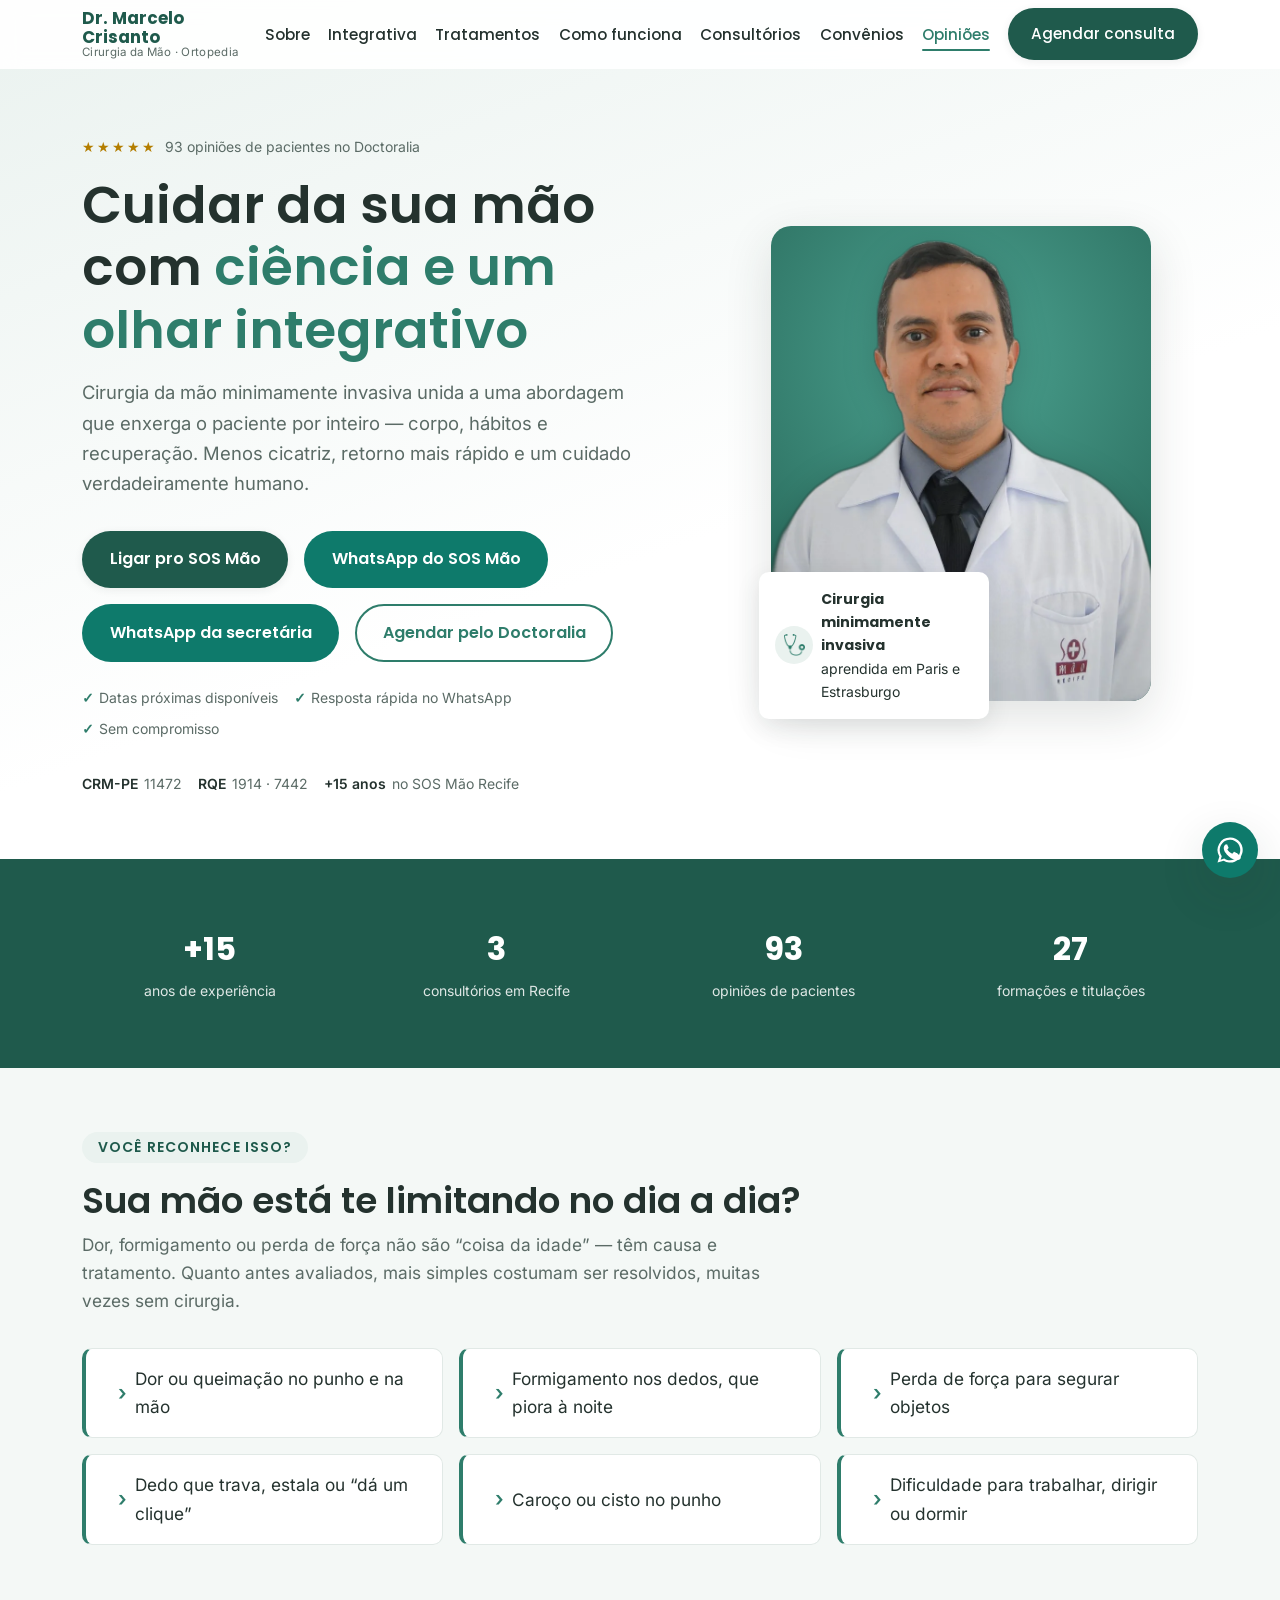
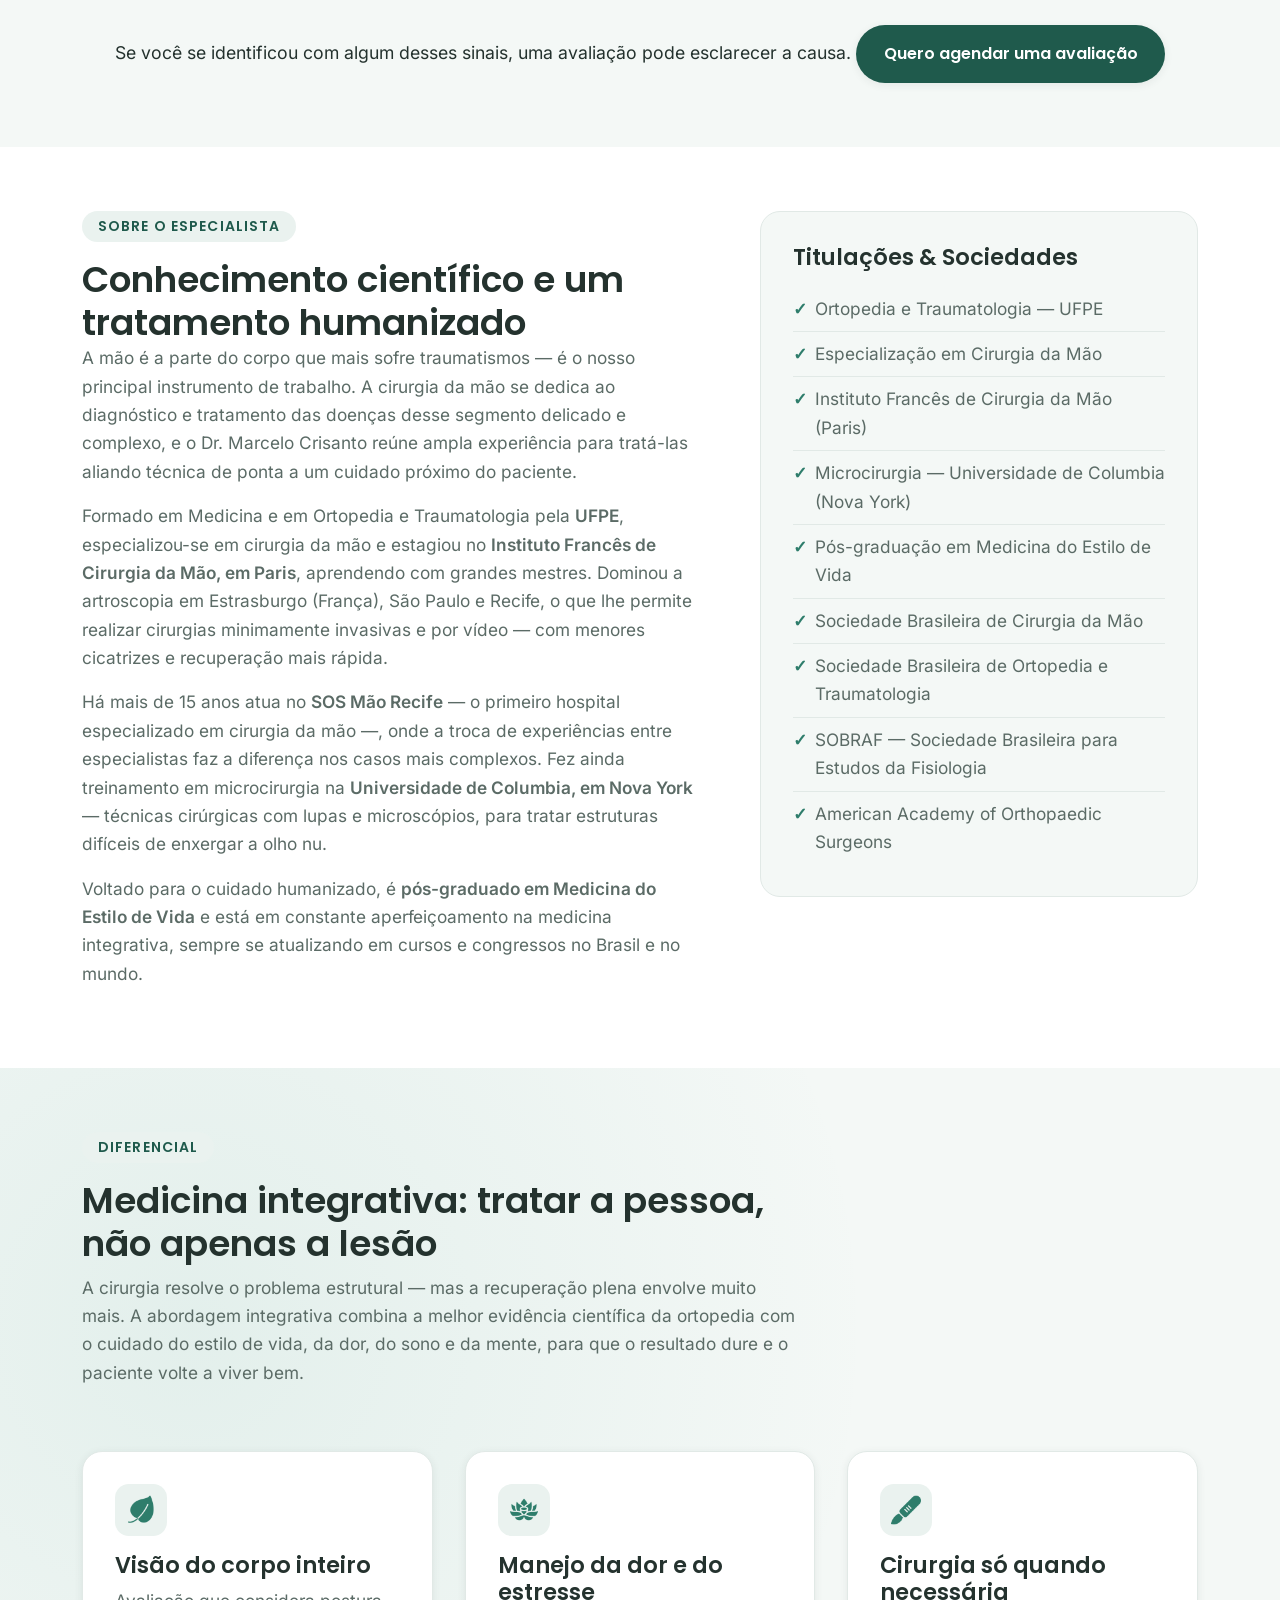
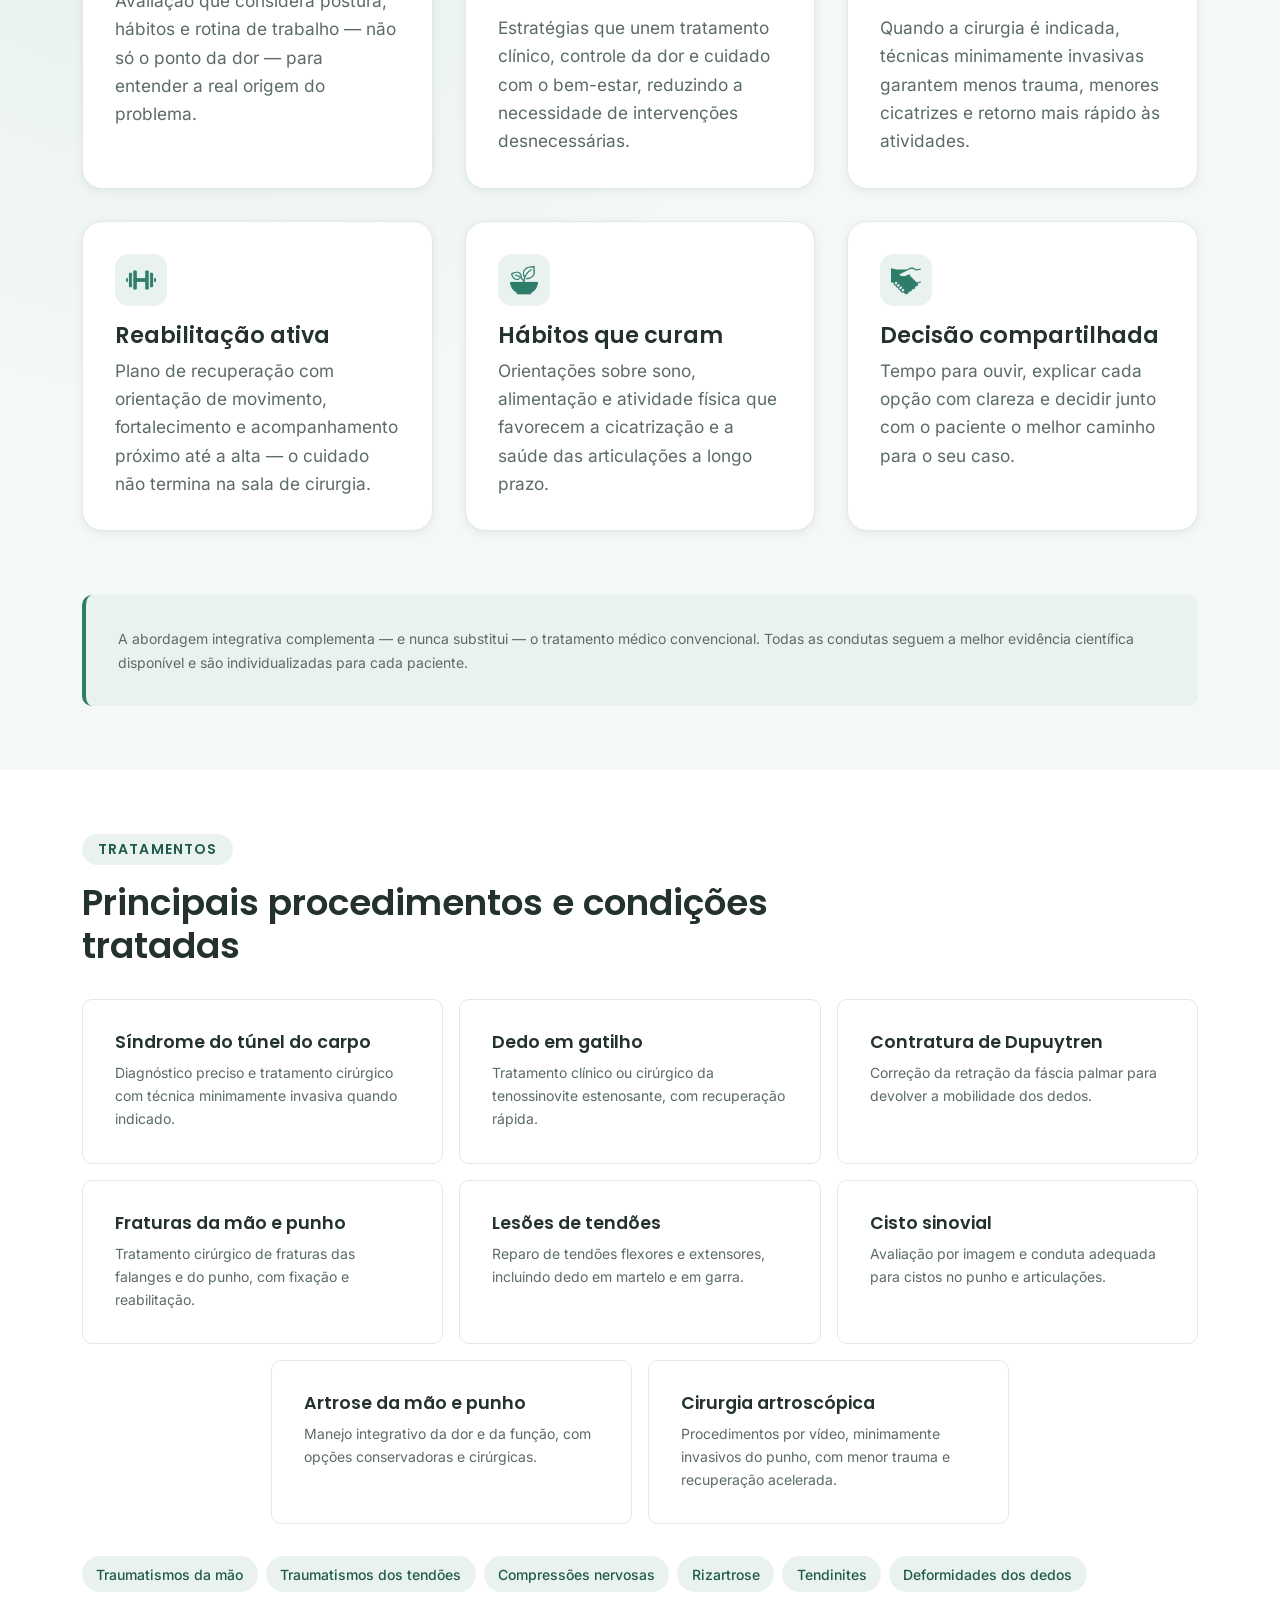
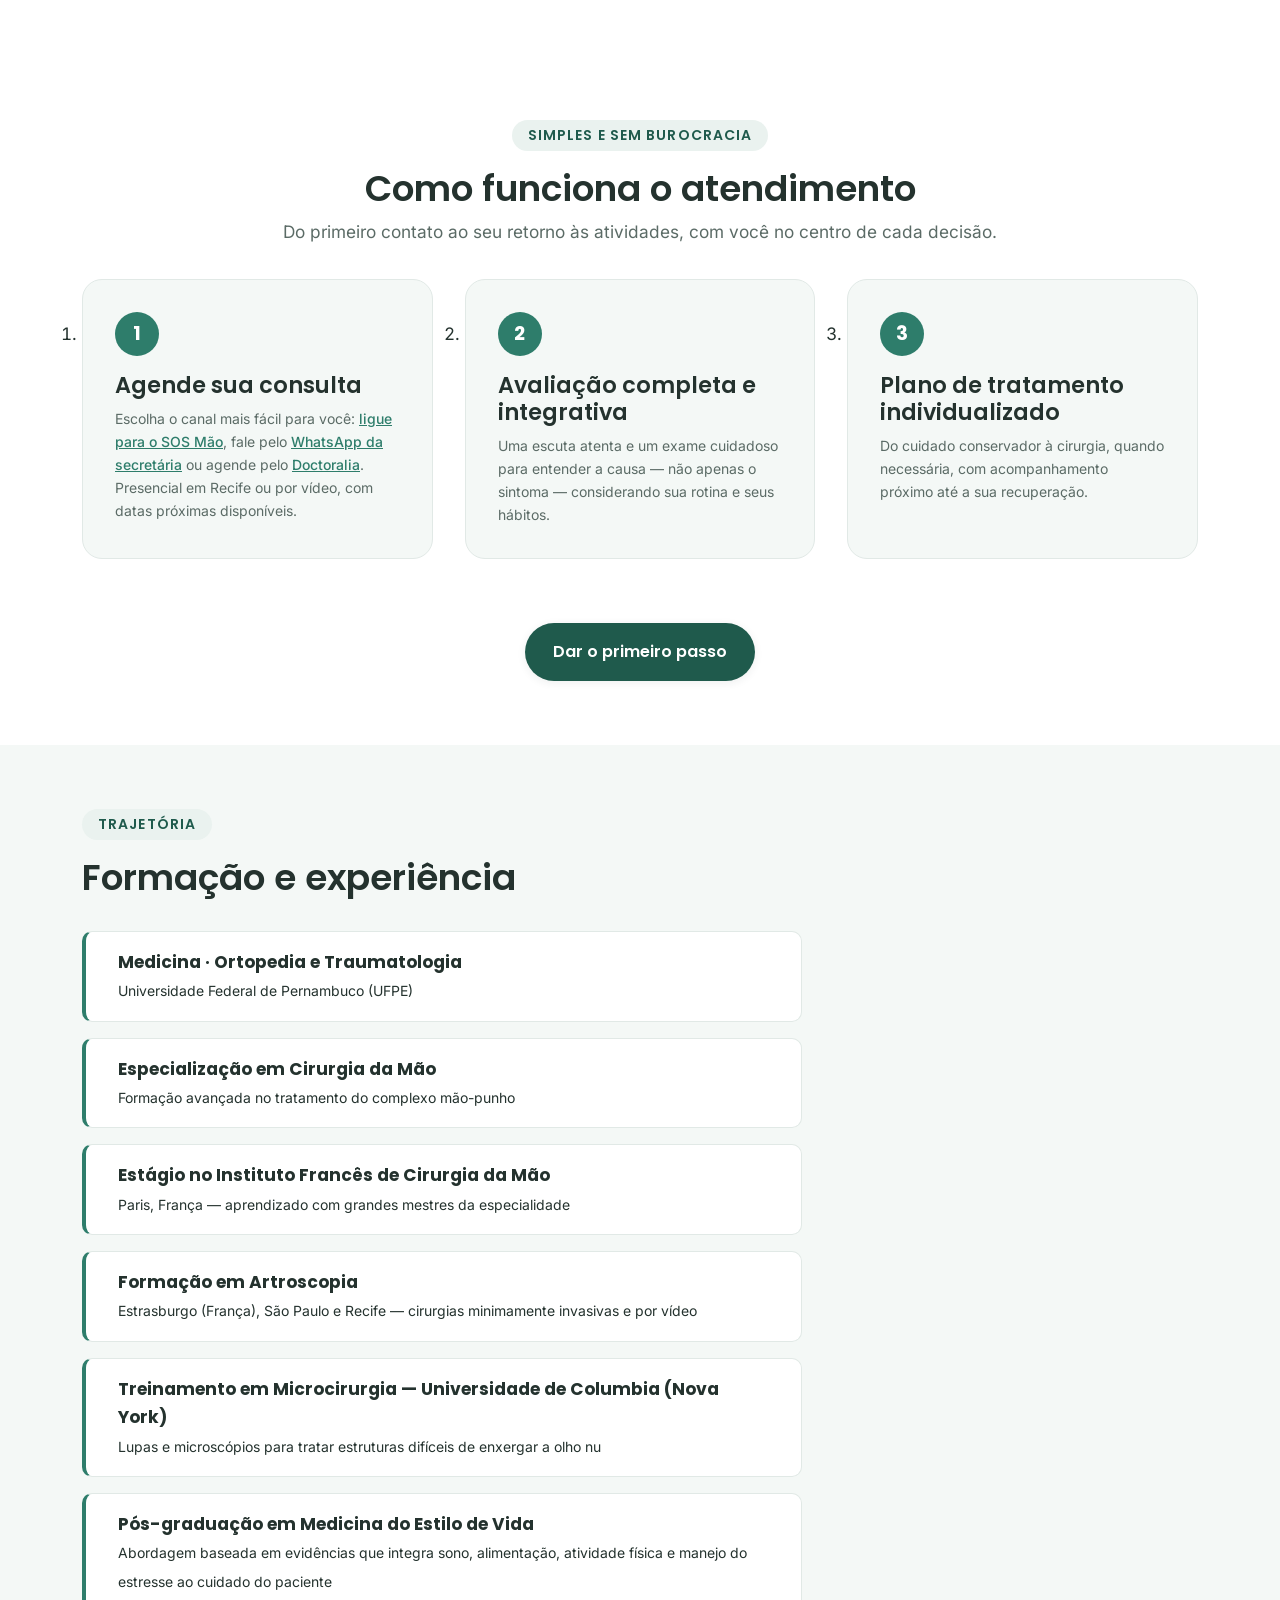
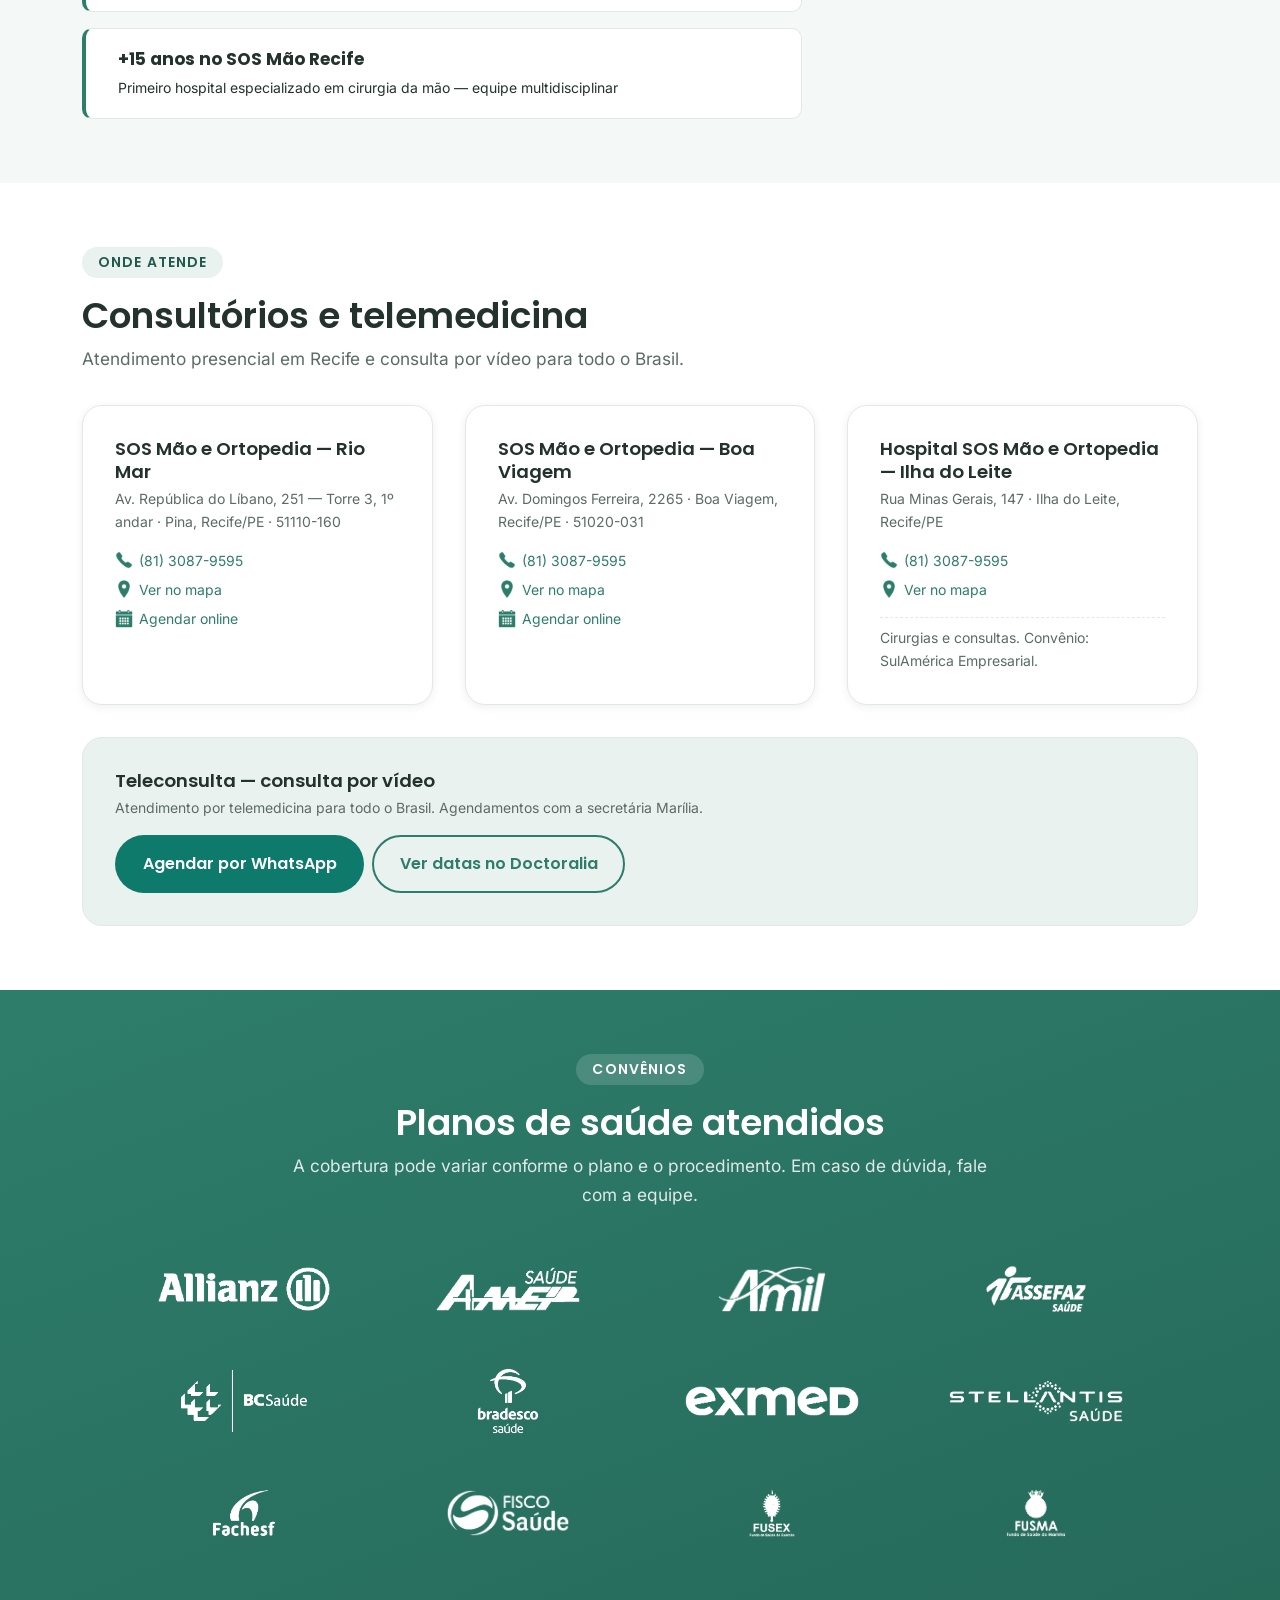
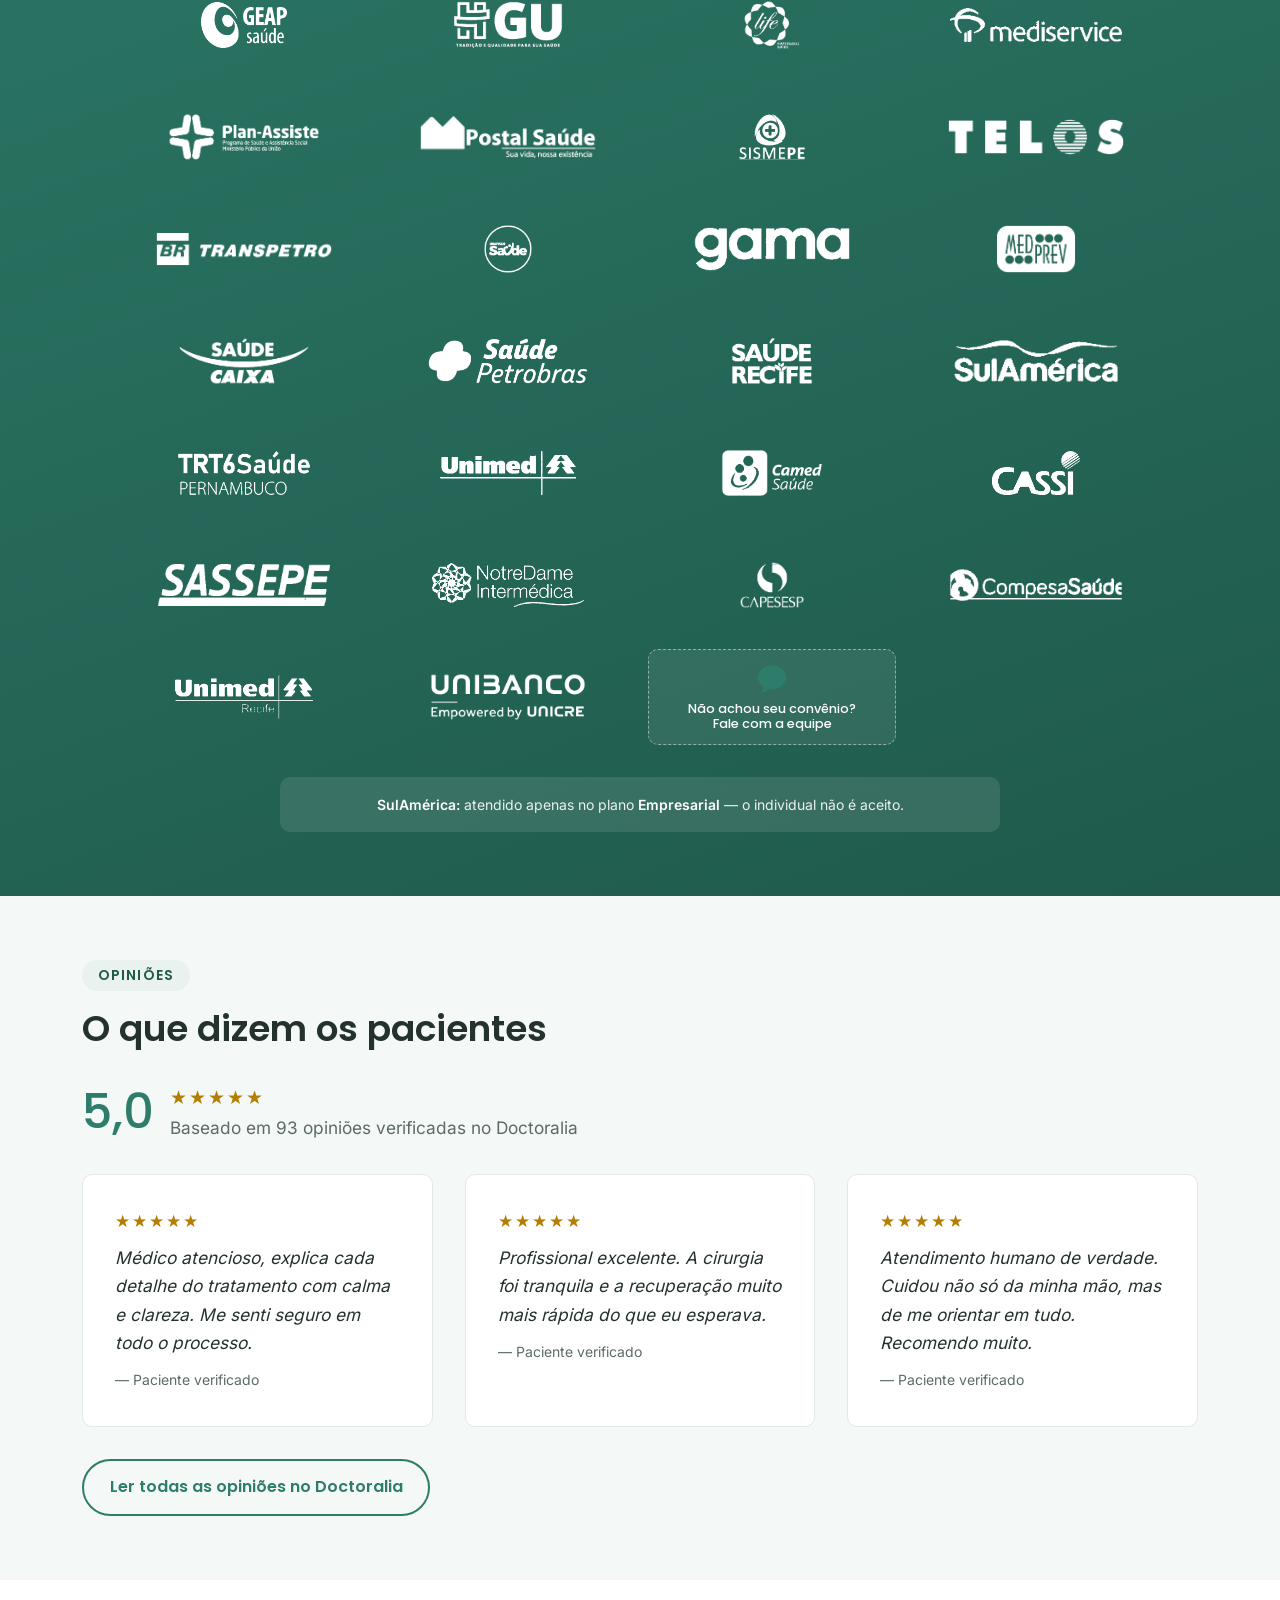
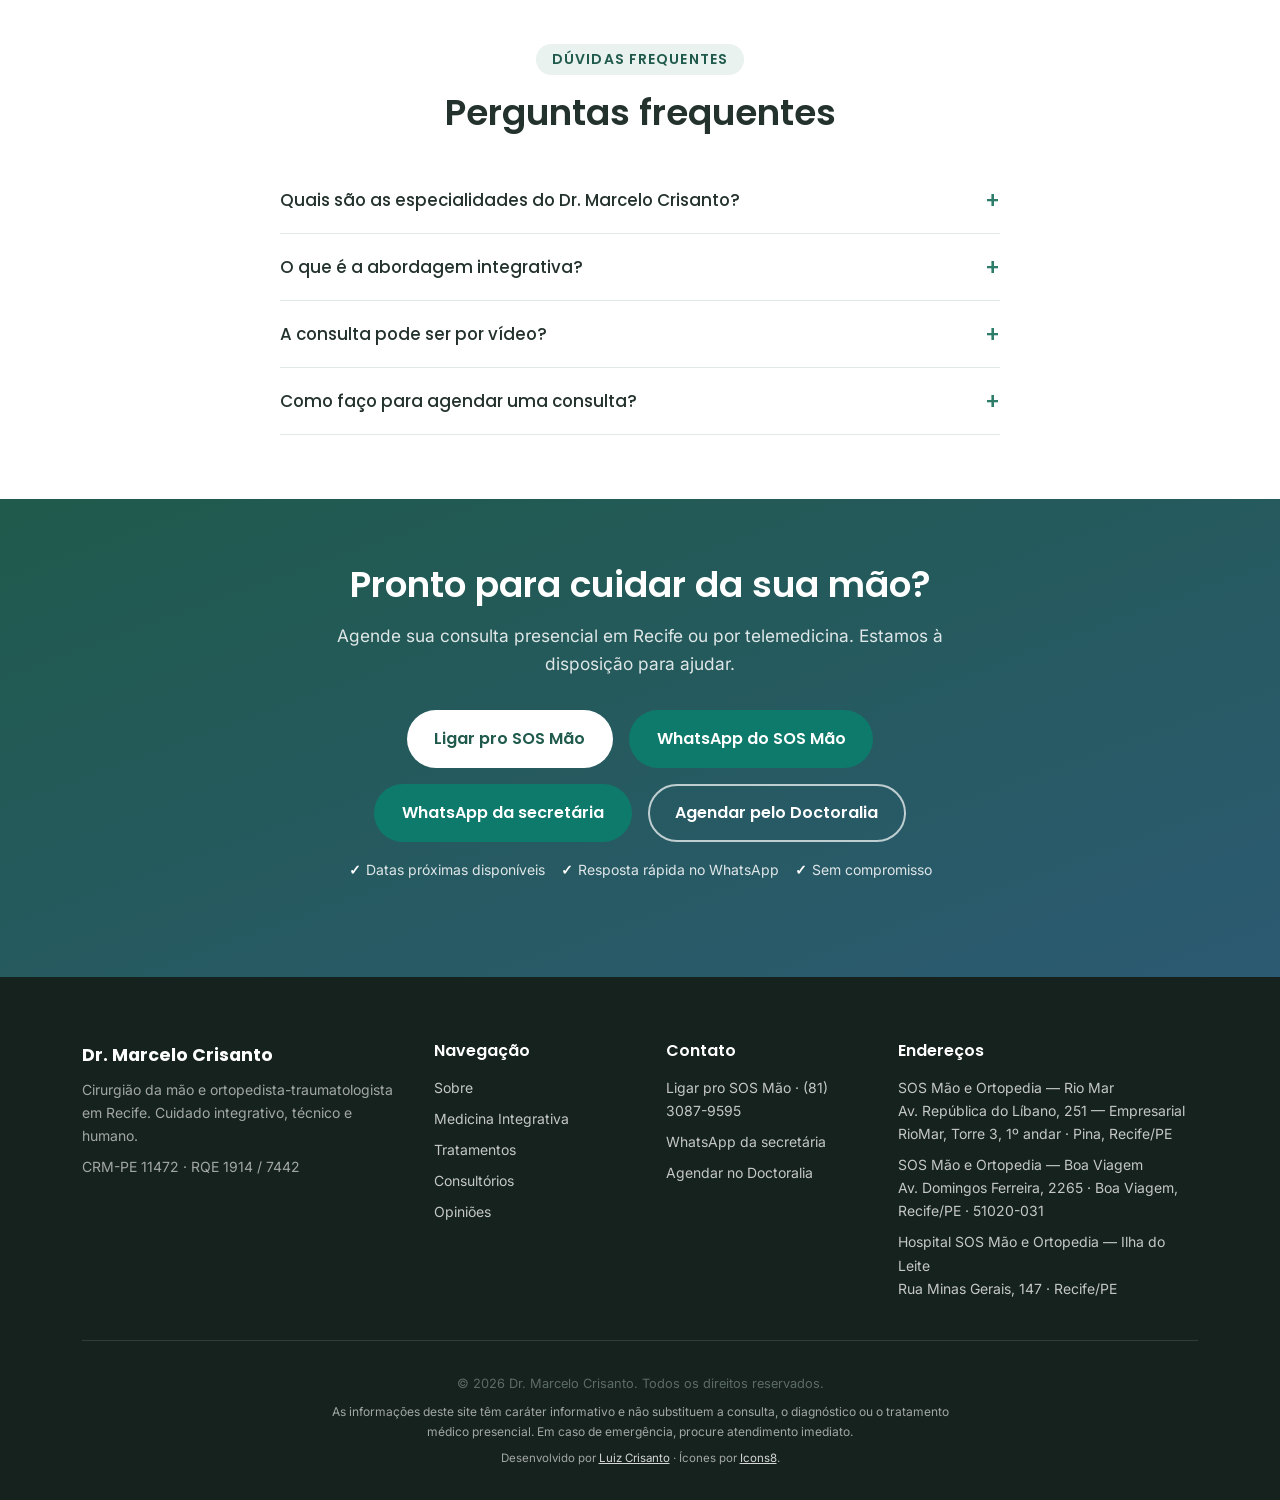
==== commit 2bdd3456: "ajusta logo e link" ====
--- a/index.html
+++ b/index.html
@@ -523,8 +523,8 @@
           <li class="plan-logo"><img src="assets/images/planos/amep.png" alt="AMEPE Saúde" loading="lazy"></li>
           <li class="plan-logo"><img src="assets/images/planos/amil.png" alt="Amil" loading="lazy"></li>
           <li class="plan-logo"><img src="assets/images/planos/assefaz.png" alt="Assefaz Saúde" loading="lazy"></li>
-          <li class="plan-logo"><img src="assets/images/planos/bc-saude.png" alt="BC Saúde" loading="lazy"></li>
-          <li class="plan-logo"><img src="assets/images/planos/bradesco.png" alt="Bradesco Saúde" loading="lazy"></li>
+          <li class="plan-logo plan-logo--big"><img src="assets/images/planos/bc-saude.png" alt="BC Saúde" loading="lazy"></li>
+          <li class="plan-logo plan-logo--big"><img src="assets/images/planos/bradesco.png" alt="Bradesco Saúde" loading="lazy"></li>
           <li class="plan-logo"><img src="assets/images/planos/exmed.png" alt="Exmed" loading="lazy"></li>
           <li class="plan-logo"><img src="assets/images/planos/fca.png" alt="FCA / Stellantis" loading="lazy"></li>
           <li class="plan-logo"><img src="assets/images/planos/fachesf.png" alt="Fachesf" loading="lazy"></li>
@@ -549,6 +549,14 @@
           <li class="plan-logo"><img src="assets/images/planos/sulamerica.png" alt="SulAmérica Empresarial" loading="lazy"></li>
           <li class="plan-logo"><img src="assets/images/planos/trt6.png" alt="TRT6 Saúde" loading="lazy"></li>
           <li class="plan-logo"><img src="assets/images/planos/unimed.png" alt="Unimed" loading="lazy"></li>
+          <li class="plan-logo"><img src="assets/images/planos/camed.png" alt="Camed Saúde" loading="lazy"></li>
+          <li class="plan-logo"><img src="assets/images/planos/cassi.png" alt="Cassi" loading="lazy"></li>
+          <li class="plan-logo"><img src="assets/images/planos/sassepe.png" alt="IRH / Sassepe" loading="lazy"></li>
+          <li class="plan-logo"><img src="assets/images/planos/NotreDame.png" alt="NotreDame Intermédica" loading="lazy"></li>
+          <li class="plan-logo"><img src="assets/images/planos/capesesp.png" alt="CAPESESP" loading="lazy"></li>
+          <li class="plan-logo"><img src="assets/images/planos/comsaude.png" alt="Compesa Saúde" loading="lazy"></li>
+          <li class="plan-logo"><img src="assets/images/planos/unimedRecife.png" alt="Unimed Recife" loading="lazy"></li>
+          <li class="plan-logo"><img src="assets/images/planos/Unibanco.png" alt="Unibanco Saúde" loading="lazy"></li>
           <li class="plan-logo plan-logo--cta">
             <a data-wa-sec href="#">
               <img src="assets/icons/chat.png" alt="" width="28" height="28">
@@ -696,7 +704,7 @@
           o diagnóstico ou o tratamento médico presencial. Em caso de emergência, procure
           atendimento imediato.
         </p>
-        <p class="footer__credits">Desenvolvido por <a href="https://github.com/luizcrisantoo" target="_blank" rel="noopener noreferrer">Luiz Crisanto</a> · Ícones por <a href="https://icons8.com" target="_blank" rel="noopener noreferrer">Icons8</a>.</p>
+        <p class="footer__credits">Desenvolvido por <a href="https://devluizcrisanto.com.br/" target="_blank" rel="noopener noreferrer">Luiz Crisanto</a> · Ícones por <a href="https://icons8.com" target="_blank" rel="noopener noreferrer">Icons8</a>.</p>
       </div>
     </div>
   </footer>
--- a/css/styles.min.css
+++ b/css/styles.min.css
@@ -11,3 +11,4 @@
 .step p a,.faq__a a{color:var(--primary-color);text-decoration:underline;font-weight:500}.step p a:hover,.faq__a a:hover{color:var(--primary-dark)}
 .plans__grid .plan-logo{min-height:124px;height:auto;flex-direction:column;gap:.6rem;padding:1.1rem 1rem;text-align:center}.plans__grid .plan-logo img{max-height:46px;max-width:82%}.plans__grid .plan-logo span{font-family:var(--font-heading);font-size:.8rem;font-weight:500;color:var(--text-color);line-height:1.2}.plans__grid .plan-logo--cta{background:var(--bg-soft);border-style:dashed}.plans__grid .plan-logo--cta a{display:flex;flex-direction:column;align-items:center;gap:.5rem;color:var(--primary-dark);font-weight:600;font-family:var(--font-heading);font-size:.85rem}.plans__grid .plan-logo--cta img{max-height:30px}
 .plans--dark{background:linear-gradient(160deg,#2E7D6B,#1F5A4C)}.plans--dark .section-tag{color:#fff;background:rgba(255,255,255,.15)}.plans--dark h2{color:#fff}.plans--dark .section-head p{color:rgba(255,255,255,.85)}.plans--dark .plans__note{background:rgba(255,255,255,.1);color:rgba(255,255,255,.9)}.plans--dark .plans__note strong{color:#fff}.plans--dark .plan-logo{background:transparent;border:none;min-height:96px;gap:0;padding:.75rem 1rem}.plans--dark .plan-logo:hover{box-shadow:none;transform:translateY(-2px)}.plans--dark .plan-logo img{max-height:48px;max-width:82%}.plans--dark .plan-logo--chip{background:#fff;border-radius:var(--border-radius);padding:1rem 1.1rem}.plans--dark .plan-logo--cta{background:rgba(255,255,255,.08);border:1px dashed rgba(255,255,255,.45)}.plans--dark .plan-logo--cta a,.plans--dark .plan-logo--cta a span{color:#fff}.plans--dark .plan-logo--cta img{max-height:30px}
+.plans--dark .plan-logo--big img{max-height:66px;max-width:90%}
